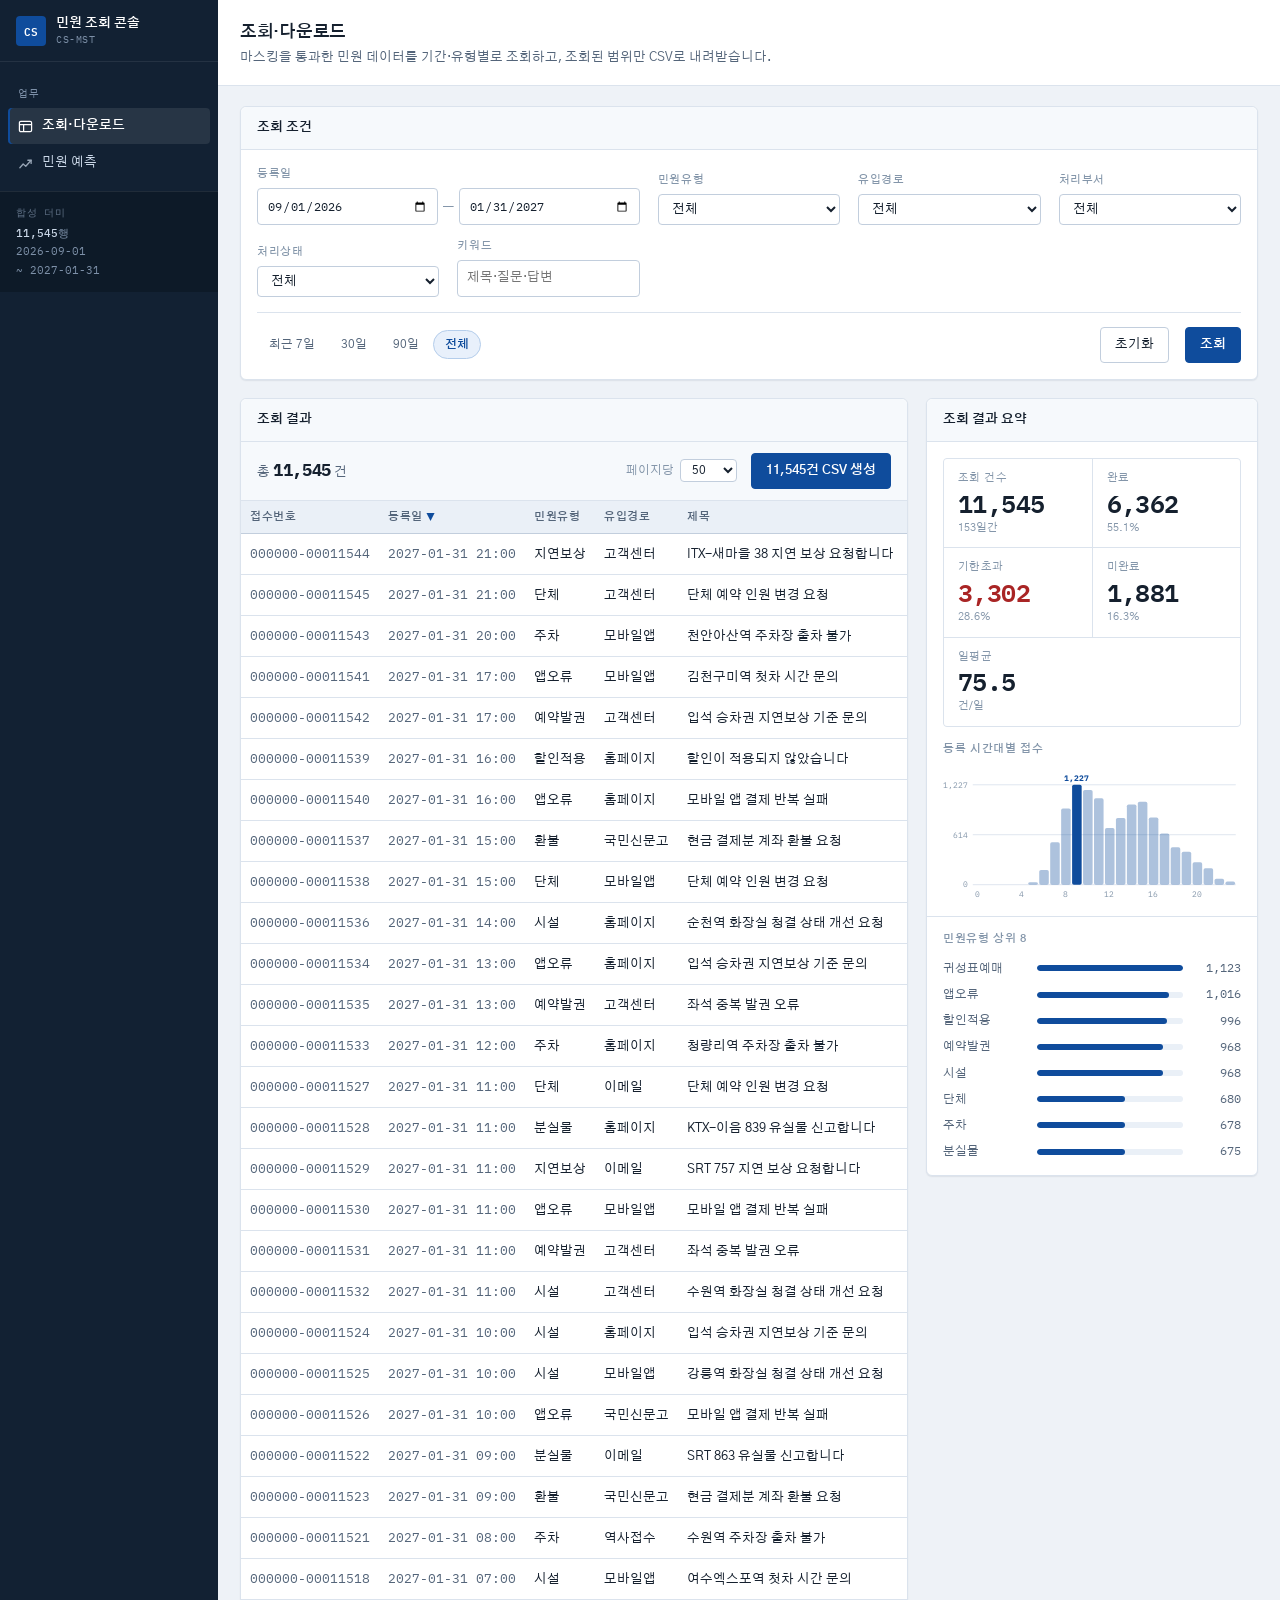
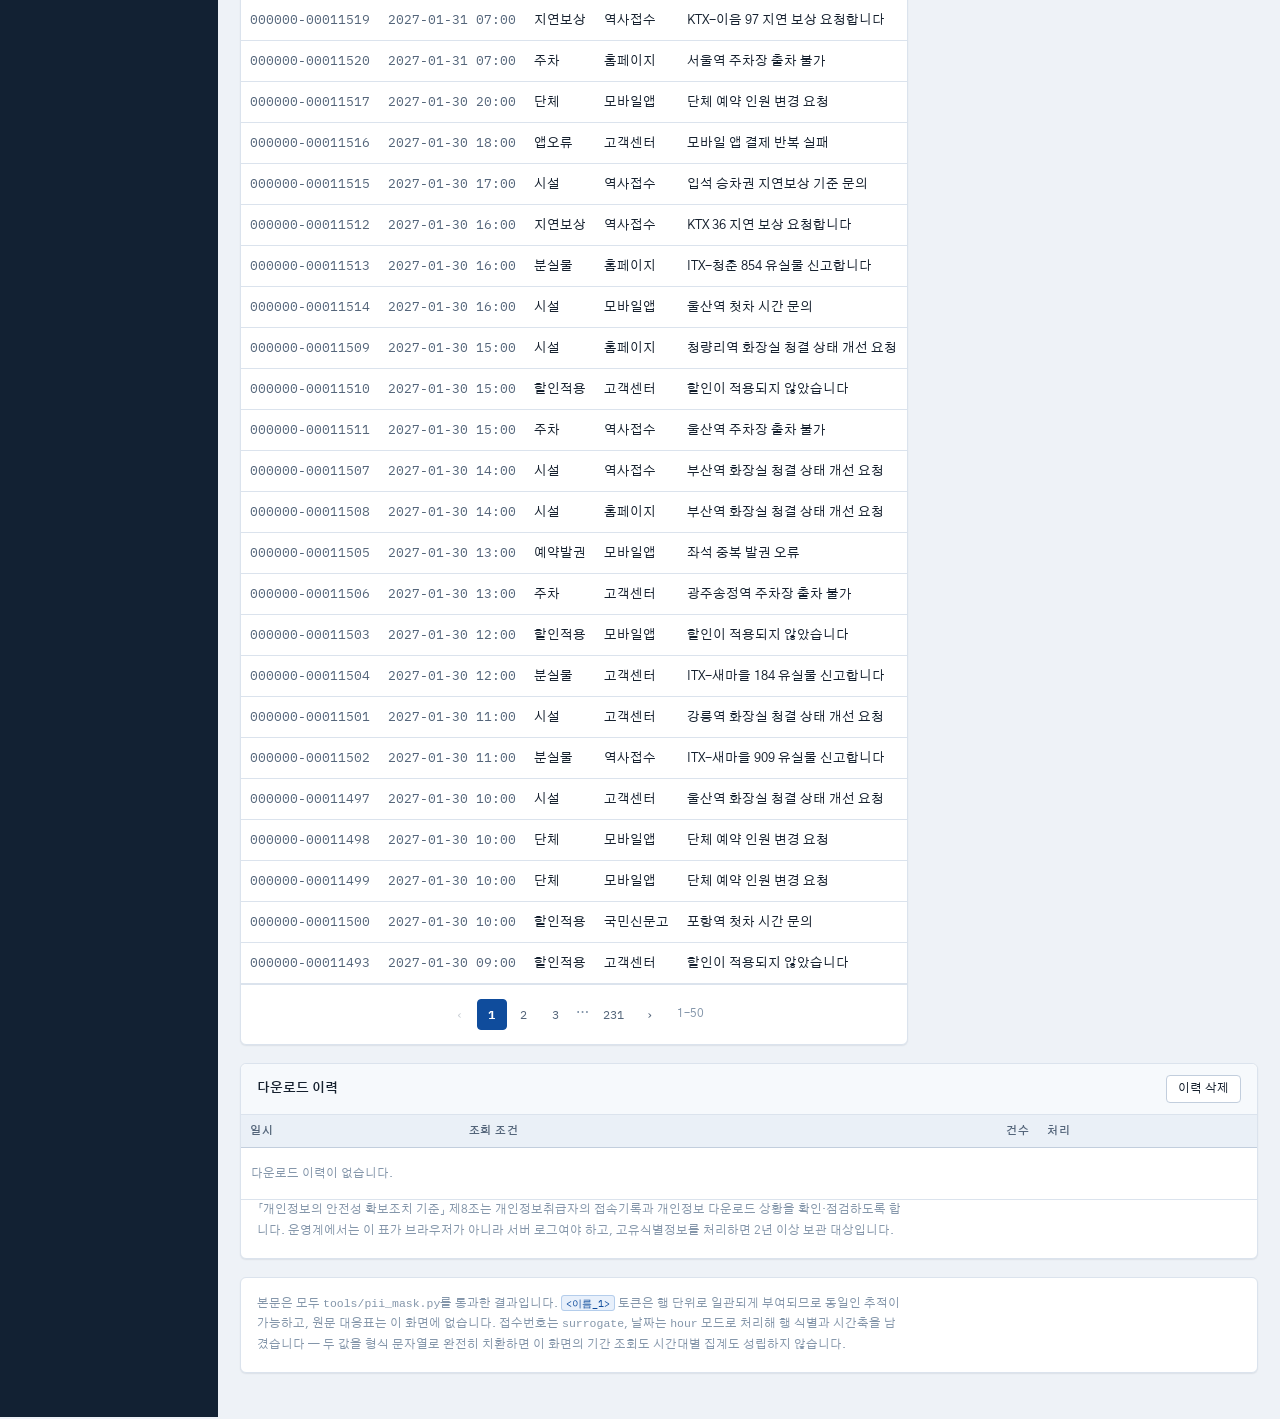
==== index.html @ 0e2bf3de "조회 화면 2단 배치 및 90일 경고 제거" ====
<!doctype html>
<html lang="ko">
<head>
<meta charset="utf-8">
<meta name="viewport" content="width=device-width,initial-scale=1,viewport-fit=cover">
<meta name="description" content="열차 민원 마스킹 데이터 조회·다운로드 및 추석 기반 설 연휴 민원 예측 콘솔">
<meta name="robots" content="noindex">
<style>
/* 정적 호스팅용 기본 리셋 — 아티팩트 환경에서는 플랫폼이 넣어주는 부분 */
:root{color-scheme:light;padding-top:env(safe-area-inset-top,0px);padding-bottom:env(safe-area-inset-bottom,0px)}
body{margin:0}
img{max-width:100%}
/* el.hidden 으로 토글하는 요소가 display:flex/grid 규칙에 덮이지 않게 한다 */
[hidden]{display:none!important}
</style>
<title>민원 조회 콘솔</title>
<meta name="claude:viewport-fit-sides" content="cover">
<link rel="preconnect" href="https://fonts.gstatic.com" crossorigin>
<link rel="stylesheet" href="https://fonts.googleapis.com/css2?family=Gothic+A1:wght@300;400;500;700&family=IBM+Plex+Mono:wght@400;500;600&display=swap">
<link rel="stylesheet" href="assets/console.css">
</head>
<body>
<div class="app">
<aside class="side">
 <div class="side-in">
  <div class="brand">
    <span class="logo">CS</span>
    <span class="bn"><b>민원 조회 콘솔</b><em>CS-MST</em></span>
  </div>
  <nav class="snav">
    <span class="grp">업무</span>
    <a href="index.html" aria-current="page"><svg width="15" height="15" viewBox="0 0 16 16" fill="none" aria-hidden="true"><rect x="1.5" y="2.5" width="13" height="11" rx="1.5" stroke="currentColor" stroke-width="1.3"/><path d="M1.5 6h13M6 6v7.5" stroke="currentColor" stroke-width="1.3"/></svg>조회·다운로드</a>
    <a href="forecast.html"><svg width="15" height="15" viewBox="0 0 16 16" fill="none" aria-hidden="true"><path d="M2 12.5l3.5-4 2.8 2.4L14 4.5" stroke="currentColor" stroke-width="1.4" stroke-linecap="round" stroke-linejoin="round"/><path d="M10.5 4.5H14v3.4" stroke="currentColor" stroke-width="1.4" stroke-linecap="round" stroke-linejoin="round"/></svg>민원 예측</a>
  </nav>
  <div class="side-foot" id="src"><span class="lbl">데이터</span>불러오는 중…</div>
 </div>
</aside>
<main class="main">
  <header class="phead">
    <div>
      <h2>조회·다운로드</h2>
      <p>마스킹을 통과한 민원 데이터를 기간·유형별로 조회하고, 조회된 범위만 CSV로 내려받습니다.</p>
    </div>
    <div class="phead-act" id="phead-act"></div>
  </header>
  <div class="content">
<section class="card">
    <div class="card-hd"><h3>조회 조건</h3></div>
    <div class="card-bd">
    <div class="tools">
      <div class="f wide"><label for="d1">등록일</label>
        <div class="in"><input type="date" id="d1"><span class="tilde">—</span><input type="date" id="d2"></div></div>
      <div class="f"><label for="f-type">민원유형</label>
        <div class="in"><select id="f-type"><option value="">전체</option></select></div></div>
      <div class="f"><label for="f-ch">유입경로</label>
        <div class="in"><select id="f-ch"><option value="">전체</option></select></div></div>
      <div class="f"><label for="f-dept">처리부서</label>
        <div class="in"><select id="f-dept"><option value="">전체</option></select></div></div>
      <div class="f"><label for="f-stat">처리상태</label>
        <div class="in"><select id="f-stat"><option value="">전체</option><option value="done">완료</option>
          <option value="open">미완료</option><option value="over">기한초과</option></select></div></div>
      <div class="f"><label for="f-kw">키워드</label>
        <div class="in"><input type="text" id="f-kw" placeholder="제목·질문·답변" autocomplete="off"></div></div>
    </div>
    <div class="row2">
      <div class="quick" role="group" aria-label="기간 프리셋">
        <button data-days="7">최근 7일</button><button data-days="30">30일</button>
        <button data-days="90">90일</button><button data-days="0">전체</button>
      </div>
      <span class="sp"></span>
      <button class="btn" id="btn-reset">초기화</button>
      <button class="btn btn-go" id="btn-search">조회</button>
    </div>
    </div>
  </section>

  <div class="cols">
    <section class="card">
      <div class="card-hd"><h3>조회 결과</h3></div>
      <div class="resline">
        <span class="c">총 <b id="total">0</b> 건</span>
        <span class="sp"></span>
        <span class="pg"><label for="pgsize">페이지당</label>
          <select id="pgsize"><option>20</option><option selected>50</option><option>100</option></select></span>
        <button class="btn btn-go" id="btn-dl">CSV 생성</button>
      </div>
      <div id="dl-zone"></div>
      <div class="tscroll">
        <table class="grid">
          <thead><tr>
            <th class="so" data-sort="접수번호">접수번호<span class="ar" data-ar="접수번호"></span></th>
            <th class="so" data-sort="등록일">등록일<span class="ar" data-ar="등록일"></span></th>
            <th>민원유형</th><th>유입경로</th><th>제목</th><th>처리부서</th><th>완료유형</th><th>상태</th>
          </tr></thead>
          <tbody id="rows"><tr><td colspan="8" style="padding:0">
            <div class="sk"></div><div class="sk"></div><div class="sk"></div><div class="sk"></div>
          </td></tr></tbody>
        </table>
      </div>
      <div class="pager" id="pager"></div>
    </section>
    <section class="card">
      <div class="card-hd"><h3>조회 결과 요약</h3></div>
      <div class="card-bd" style="padding-bottom:0"><div class="figs" id="figs"></div></div>
      <div class="stackplots">
        <div class="plot"><h3>등록 시간대별 접수</h3><div id="ch-hour"></div></div>
        <div class="plot"><h3>민원유형 상위 8</h3><div class="rank" id="ch-type"></div></div>
      </div>
    </section>
  </div>

  <section class="card">
    <div class="card-hd"><h3>다운로드 이력</h3><span class="sp"></span>
      <button class="btn btn-sm" id="btn-clearhist">이력 삭제</button></div>
    <div class="tscroll"><table class="hist">
      <thead><tr><th>일시</th><th>조회 조건</th><th style="text-align:right">건수</th><th>처리</th></tr></thead>
      <tbody id="hist"></tbody></table></div>
    <div class="card-bd" style="padding-top:0"><p class="hint" style="margin-top:0">「개인정보의 안전성 확보조치 기준」 제8조는 개인정보취급자의 접속기록과 개인정보 다운로드 상황을 확인·점검하도록 합니다. 운영계에서는 이 표가 브라우저가 아니라 서버 로그여야 하고, 고유식별정보를 처리하면 2년 이상 보관 대상입니다.</p></div>
  </section>

  <section class="card"><div class="card-bd"><p class="hint" style="margin:0">
    본문은 모두 <code>tools/pii_mask.py</code>를 통과한 결과입니다. <span class="tok">&lt;이름_1&gt;</span> 토큰은 행 단위로 일관되게 부여되므로 동일인 추적이 가능하고, 원문 대응표는 이 화면에 없습니다.
    접수번호는 <code>surrogate</code>, 날짜는 <code>hour</code> 모드로 처리해 행 식별과 시간축을 남겼습니다 — 두 값을 형식 문자열로 완전히 치환하면 이 화면의 기간 조회도 시간대별 집계도 성립하지 않습니다.
  </p></div></section>
  </div>
</main>
</div>

<div id="dw-host"></div>

<script src="assets/common.js"></script>
<script>
'use strict';
const DL_SYNC_LIMIT = 3000;
let DATA = [], view = [], page = 1, sortKey = "등록일", sortDir = -1;

/* ---------- 필터 ---------- */
function conds(){
  return { d1:$('d1').value, d2:$('d2').value, type:$('f-type').value, ch:$('f-ch').value,
           dept:$('f-dept').value, stat:$('f-stat').value, kw:$('f-kw').value.trim() };
}
function applyFilter(){
  const c = conds(), kw = c.kw.toLowerCase();
  view = DATA.filter(r => {
    const d = day(r['등록일']);
    if (c.d1 && d < c.d1) return false;
    if (c.d2 && d > c.d2) return false;
    if (c.type && r['민원유형'] !== c.type) return false;
    if (c.ch   && r['유입경로'] !== c.ch) return false;
    if (c.dept && r['처리부서'] !== c.dept) return false;
    if (c.stat && status(r)[1] !== c.stat) return false;
    if (kw && !(r['제목'] + r['질문'] + r['답변']).toLowerCase().includes(kw)) return false;
    return true;
  });
  sortView(); page = 1;
}
function sortView(){
  view.sort((a, b) => { const x = a[sortKey] || '', y = b[sortKey] || '';
    return x < y ? -sortDir : x > y ? sortDir : 0; });
}
function condText(){
  const c = conds(), p = [`등록일 ${c.d1 || '전체'}~${c.d2 || '전체'}`];
  if (c.type) p.push('유형=' + c.type);
  if (c.ch) p.push('경로=' + c.ch);
  if (c.dept) p.push('부서=' + c.dept);
  if (c.stat) p.push('상태=' + ({done:'완료',open:'미완료',over:'기한초과'})[c.stat]);
  if (c.kw) p.push(`키워드="${c.kw}"`);
  return p.join(' / ');
}

/* ---------- 렌더 ---------- */
function render(){
  $('total').textContent = nf(view.length);
  renderFigs(); renderRows(); renderPager(); syncArrows();
  $('btn-dl').textContent = view.length ? `${nf(view.length)}건 CSV 생성` : 'CSV 생성';
  $('btn-dl').disabled = !view.length;
}
function renderFigs(){
  const n = view.length;
  const done = view.filter(r => status(r)[1] === 'done').length;
  const over = view.filter(r => status(r)[1] === 'over').length;
  const open = view.filter(r => status(r)[1] === 'open').length;
  const days = new Set(view.map(r => day(r['등록일']))).size;
  $('figs').innerHTML = [
    ['조회 건수', nf(n), days ? `${nf(days)}일간` : '—', ''],
    ['완료', nf(done), n ? (done / n * 100).toFixed(1) + '%' : '—', ''],
    ['기한초과', nf(over), n ? (over / n * 100).toFixed(1) + '%' : '—', 'attn'],
    ['미완료', nf(open), n ? (open / n * 100).toFixed(1) + '%' : '—', ''],
    ['일평균', days ? (n / days).toFixed(1) : '—', '건/일', '']
  ].map(([k, v, s, cls]) =>
    `<div class="fig"><div class="k">${k}</div><div class="v ${cls}">${v}</div><div class="s">${s}</div></div>`).join('');

  const H = new Array(24).fill(0);
  view.forEach(r => { const h = parseInt((r['등록일'] || '').slice(11, 13), 10); if (h >= 0 && h < 24) H[h]++; });
  // 우측 요약 컬럼(약 300px)에 들어가므로 viewBox 를 실제 렌더 폭에 가깝게 잡는다.
  // 680 짜리를 300px 로 줄여 그리면 글자가 절반 크기로 뭉개진다.
  const mx = Math.max(1, ...H), W = 340, Hh = 152, PL = 34, PR = 6, PT = 18, PB = 20;
  const bw = (W - PL - PR) / 24, Y = v => PT + (Hh - PT - PB) * (1 - v / mx);
  let s = `<svg viewBox="0 0 ${W} ${Hh}" role="img" aria-label="등록 시간대별 접수 건수">`;
  [0, Math.round(mx / 2), mx].forEach(t => {
    s += `<line x1="${PL}" x2="${W - PR}" y1="${Y(t).toFixed(1)}" y2="${Y(t).toFixed(1)}" stroke="var(--border)"/>`
      + `<text x="${PL - 5}" y="${(Y(t) + 3.2).toFixed(1)}" text-anchor="end" font-size="9"`
      + ` font-family="var(--mono)" fill="var(--text-3)">${nf(t)}</text>`; });
  H.forEach((v, i) => {
    const h = v > 0 ? Math.max(2, (Hh - PT - PB) * v / mx) : 0, x = PL + i * bw + 0.8;
    if (h > 0) s += `<rect x="${x.toFixed(1)}" y="${(Hh - PB - h).toFixed(1)}" width="${(bw - 1.6).toFixed(1)}"`
      + ` height="${h.toFixed(1)}" rx="2" fill="var(--brand)" opacity="${v === mx ? 1 : .34}">`
      + `<title>${i}시 — ${nf(v)}건</title></rect>`;
    if (i % 4 === 0) s += `<text x="${(x + bw / 2 - 1.5).toFixed(1)}" y="${Hh - 6}" text-anchor="middle"`
      + ` font-size="9" font-family="var(--mono)" fill="var(--text-3)">${i}</text>`;
  });
  const pk = H.indexOf(mx);
  if (mx > 1) s += `<text x="${(PL + pk * bw + bw / 2).toFixed(1)}" y="${(PT - 4).toFixed(1)}" text-anchor="middle"`
    + ` font-size="9.5" font-weight="700" font-family="var(--mono)" fill="var(--brand)">${nf(mx)}</text>`;
  $('ch-hour').innerHTML = s + '</svg>';

  const cnt = {}; view.forEach(r => cnt[r['민원유형']] = (cnt[r['민원유형']] || 0) + 1);
  const top = Object.entries(cnt).sort((a, b) => b[1] - a[1]).slice(0, 8), tm = top.length ? top[0][1] : 1;
  $('ch-type').innerHTML = top.length ? top.map(([k, v]) =>
    `<div class="rk"><span class="nm" title="${esc(k)}">${esc(k)}</span>`
    + `<span class="tr"><i style="width:${(v / tm * 100).toFixed(1)}%"></i></span>`
    + `<span class="ct">${nf(v)}</span></div>`).join('')
    : '<p style="color:var(--text-3);font-size:12px;margin:0">표시할 데이터가 없습니다.</p>';
}
function renderRows(){
  const size = +$('pgsize').value, start = (page - 1) * size, slice = view.slice(start, start + size);
  if (!slice.length){
    $('rows').innerHTML = `<tr><td colspan="8"><div class="none"><b>조회 결과가 없습니다</b>조회 조건을 넓혀 다시 시도해 주세요.</div></td></tr>`;
    return;
  }
  $('rows').innerHTML = slice.map((r, i) => {
    const [lab, cls] = status(r);
    return `<tr tabindex="0" data-i="${start + i}">`
      + `<td class="m">${esc(r['접수번호'])}</td>`
      + `<td class="m">${esc((r['등록일'] || '').slice(0, 16))}</td>`
      + `<td class="nw">${esc(r['민원유형'])}</td><td class="nw">${esc(r['유입경로'])}</td>`
      + `<td class="ti" title="${esc(r['제목'])}">${tokens(r['제목'])}</td>`
      + `<td class="nw">${esc(r['처리부서'])}</td><td class="nw">${esc(r['완료유형'] || '—')}</td>`
      + `<td><span class="st st-${cls}">${lab}</span></td></tr>`;
  }).join('');
}
function renderPager(){
  const size = +$('pgsize').value, last = Math.max(1, Math.ceil(view.length / size));
  if (page > last) page = last;
  const nums = [1];
  for (let p = page - 2; p <= page + 2; p++) if (p > 1 && p < last) nums.push(p);
  if (last > 1) nums.push(last);
  let h = `<button ${page === 1 ? 'disabled' : ''} data-p="${page - 1}" aria-label="이전">‹</button>`, prev = 0;
  for (const p of [...new Set(nums)].sort((a, b) => a - b)){
    if (prev && p - prev > 1) h += `<span style="color:var(--text-3);padding:0 3px">…</span>`;
    h += `<button data-p="${p}" ${p === page ? 'aria-current="page"' : ''}>${p}</button>`; prev = p;
  }
  h += `<button ${page === last ? 'disabled' : ''} data-p="${page + 1}" aria-label="다음">›</button>`
    + `<span class="pi">${nf(view.length ? (page - 1) * size + 1 : 0)}–${nf(Math.min(page * size, view.length))}</span>`;
  $('pager').innerHTML = h;
}
function syncArrows(){
  document.querySelectorAll('[data-ar]').forEach(el => {
    el.textContent = el.dataset.ar === sortKey ? (sortDir === 1 ? '▲' : '▼') : ''; });
}

/* ---------- 상세 ---------- */
function openDrawer(i){
  const r = view[i]; if (!r) return;
  const [lab, cls] = status(r);
  const kv = ['접수번호','등록일','접수일','처리기한','완료일','민원유형','유입경로','고객요구유형',
              '상위완료유형','완료유형','처리부서','처리자']
    .map(k => `<div><div class="k">${k}</div><div class="v${/일$/.test(k) || k === '접수번호' ? ' m' : ''}">${esc(r[k] || '—')}</div></div>`).join('');
  $('dw-host').innerHTML = `<div class="scrim" data-close></div>
    <aside class="dw" role="dialog" aria-modal="true" aria-label="민원 상세">
      <div class="dw-h"><span class="id">${esc(r['접수번호'])}</span>
        <span class="st st-${cls}">${lab}</span>
        <button class="x" data-close aria-label="닫기">✕</button></div>
      <div class="dw-b">
        <div class="kv">${kv}</div>
        <div class="blk"><h4>제목</h4><p>${tokens(r['제목'])}</p></div>
        <div class="blk"><h4>질문</h4><p>${tokens(r['질문'])}</p></div>
        <div class="blk"><h4>답변</h4><p>${tokens(r['답변'] || '—')}</p></div>
      </div></aside>`;
  const f = $('dw-host').querySelector('.x'); if (f) f.focus();
}
const closeDrawer = () => { $('dw-host').innerHTML = ''; };

/* ---------- 다운로드 ---------- */
function fileName(n){
  const c = conds(), z = s => (s || 'all').replace(/-/g, '');
  return `민원_마스킹_${z(c.d1)}-${z(c.d2)}_${n}건.csv`;
}
function dlPanel(csv, name, n, how){
  const bytes = new Blob([csv]).size;
  const head = csv.replace(/^﻿/, '').split('\r\n').slice(0, 4).join('\n');
  $('dl-zone').innerHTML = `<div class="dlbox">
    <div class="h"><span class="fn">${esc(name)}</span>
      <span class="mt">${nf(n)}행 · ${(bytes / 1024).toFixed(0)} KB · UTF-8 BOM</span>
      <span class="sp"></span><span class="mt" id="dl-msg" aria-live="polite"></span>
      <button class="btn btn-sm" id="btn-copy">복사</button>
      <button class="btn btn-sm btn-go" id="btn-save">내려받기</button>
      <button class="x" id="btn-dlx" aria-label="닫기">✕</button></div>
    <pre>${esc(head)}${n > 3 ? '\n…' : ''}</pre></div>`;
  $('btn-dlx').onclick = () => { $('dl-zone').innerHTML = ''; };
  $('btn-copy').onclick = e => copyText(csv, e.target, '복사');
  $('btn-save').onclick = async e => {
    const btn = e.currentTarget, msg = $('dl-msg');
    btn.disabled = true; msg.textContent = '';
    try { msg.textContent = await saveFile(name, csv); }
    catch (err) { msg.textContent = saveError(err); }
    finally { btn.disabled = false; }
  };
  logHist(n, how);
}
function doDownload(){
  const n = view.length; if (!n) return;
  const name = fileName(n), rows = view.slice();
  if (n > DL_SYNC_LIMIT){
    $('dl-zone').innerHTML = `<div class="dlbox">
      <div class="h"><span class="fn">다운로드 요청 접수</span>
        <span class="mt">${nf(n)}건 · 즉시 생성 상한 ${nf(DL_SYNC_LIMIT)}건 초과</span></div>
      <div class="bar-prog"><i id="pg"></i></div>
      <pre>대용량 조회분은 배치로 생성합니다. 운영계라면 완료 시 메일·알림으로 통지합니다.</pre></div>`;
    let p = 0;
    const t = setInterval(() => {
      p += 20; const el = $('pg'); if (el) el.style.width = p + '%';
      if (p >= 100){ clearInterval(t); dlPanel(toCSV(rows, COLS), name, n, '비동기 생성'); }
    }, 130);
    return;
  }
  dlPanel(toCSV(rows, COLS), name, n, '즉시 생성');
}
function logHist(n, how){ pushHist({ c:condText(), n, how }); renderHist(); }
function renderHist(){
  const h = readHist();
  $('hist').innerHTML = h.length ? h.map(x =>
    `<tr><td class="m">${stamp(x.t)}</td><td>${esc(x.c)}</td>`
    + `<td class="m" style="text-align:right">${nf(x.n)}</td><td class="nw">${esc(x.how)}</td></tr>`).join('')
    : `<tr><td colspan="4" style="color:var(--text-3);padding:16px 10px">다운로드 이력이 없습니다.</td></tr>`;
}

/* ---------- 조건 UI ---------- */
function fillSelects(){
  const put = (id, key) => {
    const vals = [...new Set(DATA.map(r => r[key]).filter(Boolean))].sort((a, b) => a.localeCompare(b, 'ko'));
    $(id).insertAdjacentHTML('beforeend', vals.map(v => `<option>${esc(v)}</option>`).join(''));
  };
  put('f-type', '민원유형'); put('f-ch', '유입경로'); put('f-dept', '처리부서');
}
function bounds(){
  const ds = DATA.map(r => day(r['등록일'])).filter(Boolean).sort();
  return [ds[0], ds[ds.length - 1]];
}
function setPreset(days){
  const [lo, hi] = bounds();
  if (!days){ $('d1').value = lo || ''; $('d2').value = hi || ''; }
  else if (hi){
    const end = new Date(hi + 'T00:00:00'), st = new Date(end);
    st.setDate(st.getDate() - (days - 1));
    const iso = d => d.toISOString().slice(0, 10);
    $('d1').value = iso(st) < lo ? lo : iso(st); $('d2').value = hi;
  }
  document.querySelectorAll('.quick button').forEach(c =>
    c.setAttribute('aria-pressed', String(+c.dataset.days === days)));
}

/* ---------- 이벤트 ---------- */
$('btn-search').onclick = () => { applyFilter(); render(); $('dl-zone').innerHTML = ''; };
$('btn-reset').onclick = () => {
  ['f-type','f-ch','f-dept','f-stat'].forEach(i => $(i).value = '');
  $('f-kw').value = ''; setPreset(0); applyFilter(); render(); $('dl-zone').innerHTML = '';
};
$('btn-dl').onclick = doDownload;
$('pgsize').onchange = () => { page = 1; renderRows(); renderPager(); };
$('btn-clearhist').onclick = () => { try { localStorage.removeItem(HK); } catch (e) {} renderHist(); };
$('d1').onchange = $('d2').onchange = () => {
  document.querySelectorAll('.quick button').forEach(c => c.setAttribute('aria-pressed', 'false'));
};
document.querySelectorAll('.quick button').forEach(c =>
  c.onclick = () => { setPreset(+c.dataset.days); applyFilter(); render(); });
document.querySelectorAll('th.so').forEach(th => th.onclick = () => {
  const k = th.dataset.sort;
  if (sortKey === k) sortDir = -sortDir; else { sortKey = k; sortDir = -1; }
  sortView(); page = 1; render();
});
$('pager').addEventListener('click', e => {
  const b = e.target.closest('button[data-p]');
  if (b && !b.disabled){ page = +b.dataset.p; renderRows(); renderPager(); }
});
$('rows').addEventListener('click', e => {
  const tr = e.target.closest('tr[data-i]'); if (tr) openDrawer(+tr.dataset.i);
});
$('rows').addEventListener('keydown', e => {
  if (e.key === 'Enter'){ const tr = e.target.closest('tr[data-i]'); if (tr) openDrawer(+tr.dataset.i); }
});
$('f-kw').addEventListener('keydown', e => { if (e.key === 'Enter') $('btn-search').click(); });
$('dw-host').addEventListener('click', e => { if (e.target.closest('[data-close]')) closeDrawer(); });
document.addEventListener('keydown', e => { if (e.key === 'Escape') closeDrawer(); });

/* ---------- 부트 ---------- */
(async function boot(){
  DATA = await loadCSV('data/masked_seasonal.csv') || [];
  if (DATA.length){
    const r = `${day(DATA[0]['등록일'])} — ${day(DATA[DATA.length - 1]['등록일'])}`;
    $('src').innerHTML = `<span class="lbl">합성 더미</span><b>${nf(DATA.length)}</b>행<br>${esc(day(DATA[0]['등록일']))}<br>~ ${esc(day(DATA[DATA.length - 1]['등록일']))}`;
  } else {
    $('src').innerHTML = '<span class="lbl">데이터</span>불러오지 못했습니다';
  }
  fillSelects(); setPreset(0); renderHist(); applyFilter(); render();
})();
</script>

</body>
</html>
---- assets/console.css ----
/* ─────────────────────────────────────────────────────────────────────
   민원 조회 콘솔 — 사내 업무 시스템 테마

   레이아웃  좌측 고정 내비게이션(짙은 남색, 테마 무관) + 우측 콘텐츠.
             콘텐츠는 '페이지 헤더 → 카드' 구조. 카드는 묶어야 할 때만 쓴다.
   색        레일 블루 하나를 조작 요소와 데이터에만 쓰고,
             상태색(정상·주의·경고)은 따로 둔다. 그 외는 전부 중성색.
   타이포     Gothic A1(UI) + IBM Plex Mono(모든 숫자·식별자).
             숫자는 tabular-nums 로 자릿수를 맞춘다.
   ───────────────────────────────────────────────────────────────────── */

:root{
  /* 캔버스·표면 */
  --canvas:#eef2f7; --surface:#fff; --surface-2:#f6f9fc; --surface-3:#eaf0f7;
  --border:#dbe3ed; --border-2:#c2cedd;
  --shadow:0 1px 2px rgba(18,32,51,.05), 0 1px 1px rgba(18,32,51,.03);
  --shadow-lg:0 12px 32px rgba(18,32,51,.14);
  /* 글자 */
  --text:#15202e; --text-2:#54657a; --text-3:#8496aa;
  /* 브랜드 — 레일 블루 */
  --brand:#0f4c9c; --brand-ink:#fff; --brand-50:#e8f0fb; --brand-line:#b4cdeb;
  /* 상태 */
  --ok:#17663c; --ok-bg:#e7f3ec; --ok-line:#b9ddc8;
  --warn:#9a5810; --warn-bg:#fcf2e3; --warn-line:#ecd3ab;
  --crit:#a92525; --crit-bg:#fbebeb; --crit-line:#eec4c4;
  /* 좌측 내비 — 테마와 무관하게 짙은 남색을 유지한다 */
  --nav-bg:#122133; --nav-bg-2:#0d1a28; --nav-fg:#cbd8e8; --nav-fg-2:#7d90a8;
  --nav-active:rgba(255,255,255,.09); --nav-line:rgba(255,255,255,.08);
  /* 글꼴 */
  --ui:"Gothic A1","Malgun Gothic",-apple-system,system-ui,sans-serif;
  --mono:"IBM Plex Mono","SFMono-Regular",Consolas,monospace;
  --r:6px; --r-sm:4px;
}
@media (prefers-color-scheme:dark){:root:not([data-theme="light"]){
  --canvas:#0b1017; --surface:#141b24; --surface-2:#19212c; --surface-3:#1f2935;
  --border:#263140; --border-2:#374659;
  --shadow:0 1px 2px rgba(0,0,0,.4); --shadow-lg:0 12px 32px rgba(0,0,0,.5);
  --text:#e7eef6; --text-2:#9db0c6; --text-3:#6c7f95;
  --brand:#5b9ce8; --brand-ink:#08182c; --brand-50:#13273d; --brand-line:#2c4a6e;
  --ok:#54bd87; --ok-bg:#122a1e; --ok-line:#1f4a33;
  --warn:#d8a054; --warn-bg:#2a2114; --warn-line:#4a3a1e;
  --crit:#e08484; --crit-bg:#2b1818; --crit-line:#4d2a2a;
  --nav-bg:#0d1620; --nav-bg-2:#09111a; --nav-fg:#c3d2e4; --nav-fg-2:#74879e;
  color-scheme:dark;
}}
:root[data-theme="dark"]{
  --canvas:#0b1017; --surface:#141b24; --surface-2:#19212c; --surface-3:#1f2935;
  --border:#263140; --border-2:#374659;
  --shadow:0 1px 2px rgba(0,0,0,.4); --shadow-lg:0 12px 32px rgba(0,0,0,.5);
  --text:#e7eef6; --text-2:#9db0c6; --text-3:#6c7f95;
  --brand:#5b9ce8; --brand-ink:#08182c; --brand-50:#13273d; --brand-line:#2c4a6e;
  --ok:#54bd87; --ok-bg:#122a1e; --ok-line:#1f4a33;
  --warn:#d8a054; --warn-bg:#2a2114; --warn-line:#4a3a1e;
  --crit:#e08484; --crit-bg:#2b1818; --crit-line:#4d2a2a;
  --nav-bg:#0d1620; --nav-bg-2:#09111a; --nav-fg:#c3d2e4; --nav-fg-2:#74879e;
  color-scheme:dark;
}

*{box-sizing:border-box}
body{background:var(--canvas);color:var(--text);margin:0;font-family:var(--ui);
  font-size:13px;line-height:1.6;-webkit-font-smoothing:antialiased}
h1,h2,h3,h4{margin:0;font-weight:600;text-wrap:balance}
button,input,select{font:inherit;color:inherit}
a{color:var(--brand)}
:focus-visible{outline:2px solid var(--brand);outline-offset:2px;border-radius:var(--r-sm)}
.sp{flex:1;min-width:0}
.num,.m{font-family:var(--mono);font-variant-numeric:tabular-nums}

/* ── 앱 셸 ─────────────────────────────────────────────────────── */
.app{display:grid;grid-template-columns:218px minmax(0,1fr);min-height:100%}
.side{background:var(--nav-bg);z-index:20;padding-left:env(safe-area-inset-left,0px)}
.side-in{display:flex;flex-direction:column;position:sticky;top:env(safe-area-inset-top,0px);
  max-height:calc(100vh - env(safe-area-inset-top,0px));overflow-y:auto}
body::before{content:"";position:fixed;inset:0 0 auto;height:env(safe-area-inset-top,0px);
  z-index:30;background:var(--nav-bg)}
.brand{display:flex;align-items:center;gap:10px;padding:16px 16px 15px;border-bottom:1px solid var(--nav-line)}
.brand .logo{flex:0 0 30px;height:30px;border-radius:var(--r-sm);background:var(--brand);color:#fff;
  display:grid;place-items:center;font-family:var(--mono);font-size:11px;font-weight:600;letter-spacing:.03em}
.brand .bn{min-width:0;display:grid;line-height:1.35}
.brand .bn b{color:#fff;font-size:12.5px;font-weight:600;white-space:nowrap}
.brand .bn em{color:var(--nav-fg-2);font-size:10px;font-style:normal;font-family:var(--mono);letter-spacing:.06em}
.snav{padding:10px 8px;display:grid;gap:1px}
.snav a{display:flex;align-items:center;gap:9px;padding:8px 10px;border-radius:var(--r-sm);
  color:var(--nav-fg);text-decoration:none;font-size:12.5px;transition:background .12s,color .12s}
.snav a svg{flex:0 0 15px;opacity:.72}
.snav a:hover{background:var(--nav-active);color:#fff}
.snav a[aria-current=page]{background:var(--nav-active);color:#fff;font-weight:600;
  box-shadow:inset 2px 0 0 var(--brand)}
.snav a[aria-current=page] svg{opacity:1}
.snav .grp{padding:14px 10px 5px;color:var(--nav-fg-2);font-size:10px;letter-spacing:.09em;text-transform:uppercase}
.side-foot{margin-top:auto;padding:13px 16px;border-top:1px solid var(--nav-line);background:var(--nav-bg-2);
  font-family:var(--mono);font-size:10.5px;line-height:1.75;color:var(--nav-fg-2);word-break:break-all}
.side-foot b{color:var(--nav-fg);font-weight:500}
.side-foot .lbl{display:block;letter-spacing:.07em;text-transform:uppercase;font-size:9.5px;
  color:var(--nav-fg-2);opacity:.75;margin-bottom:2px}

.main{min-width:0;display:flex;flex-direction:column}
.phead{background:var(--surface);border-bottom:1px solid var(--border);
  padding:18px max(22px,env(safe-area-inset-right,0px)) 17px 22px;
  display:flex;align-items:flex-start;gap:18px;flex-wrap:wrap}
.phead h2{font-size:17px;letter-spacing:-.015em}
.phead p{margin:3px 0 0;color:var(--text-2);font-size:12.5px;max-width:78ch}
.phead-act{display:flex;align-items:center;gap:8px;flex-wrap:wrap;margin-left:auto}
.content{padding:20px max(22px,env(safe-area-inset-right,0px)) 44px 22px;display:grid;gap:18px;align-content:start}

@media (max-width:900px){
  .app{grid-template-columns:1fr}
  .side{padding:0 max(16px,env(safe-area-inset-right,0px)) 0 max(16px,env(safe-area-inset-left,0px))}
  .side-in{position:static;max-height:none;flex-direction:row;align-items:center;gap:6px;flex-wrap:wrap;overflow:visible}
  .brand{border-bottom:0;padding:12px 0}
  .snav{display:flex;padding:0;gap:3px;margin-left:auto}
  .snav .grp{display:none}
  .side-foot{display:none}
  .phead{padding-left:max(16px,env(safe-area-inset-left,0px));padding-right:max(16px,env(safe-area-inset-right,0px))}
  .content{padding-left:max(16px,env(safe-area-inset-left,0px));padding-right:max(16px,env(safe-area-inset-right,0px))}
}

/* ── 카드 ──────────────────────────────────────────────────────── */
.card{background:var(--surface);border:1px solid var(--border);border-radius:var(--r);
  box-shadow:var(--shadow);min-width:0}
.card-hd{display:flex;align-items:center;gap:12px;flex-wrap:wrap;padding:11px 16px;
  border-bottom:1px solid var(--border);background:var(--surface-2);
  border-radius:var(--r) var(--r) 0 0}
.card-hd h3{font-size:12.5px;font-weight:600}
.card-hd .sub{font-size:11px;color:var(--text-3);font-family:var(--mono)}
.card-bd{padding:16px}
.card-bd.flush{padding:0}
.card-split{display:grid;grid-template-columns:1.55fr minmax(0,1fr);gap:0}
.card-split>*{min-width:0;padding:16px}
.card-split>*+*{border-left:1px solid var(--border)}
@media (max-width:1040px){.card-split{grid-template-columns:1fr}
  .card-split>*+*{border-left:0;border-top:1px solid var(--border)}}

/* ── 버튼·입력 ─────────────────────────────────────────────────── */
.btn{background:var(--surface);border:1px solid var(--border-2);border-radius:var(--r-sm);
  padding:7px 14px;cursor:pointer;font-size:12.5px;white-space:nowrap;
  transition:border-color .12s,background .12s,color .12s}
.btn:hover{border-color:var(--brand);color:var(--brand)}
.btn-go{background:var(--brand);border-color:var(--brand);color:var(--brand-ink);font-weight:600}
.btn-go:hover{background:var(--brand);border-color:var(--brand);color:var(--brand-ink);filter:brightness(1.12)}
.btn-sm{padding:4px 11px;font-size:11.5px}
.btn:disabled{opacity:.42;cursor:not-allowed}
.btn:disabled:hover{border-color:var(--border-2);color:inherit}
input[type=date],input[type=text],select{width:100%;min-width:0;background:var(--surface);color:var(--text);
  border:1px solid var(--border-2);border-radius:var(--r-sm);padding:7px 9px;transition:border-color .12s,box-shadow .12s}
input:hover,select:hover{border-color:var(--text-3)}
input:focus,select:focus{border-color:var(--brand);box-shadow:0 0 0 3px var(--brand-50);outline:none}
input[type=date]{font-family:var(--mono);font-size:12px;min-width:118px}

/* ── 조회 조건 ─────────────────────────────────────────────────── */
.tools{display:grid;grid-template-columns:repeat(auto-fit,minmax(178px,1fr));gap:13px 18px;align-items:end}
.f{display:grid;gap:5px;min-width:0}
.f.wide{grid-column:span 2}
@media (max-width:620px){.f.wide{grid-column:span 1}}
.f>label{font-size:10.5px;color:var(--text-3);letter-spacing:.06em;text-transform:uppercase;font-weight:500}
.f .in{display:flex;gap:5px;align-items:center;min-width:0}
.tilde{color:var(--text-3);flex:0 0 auto;font-size:11px}
.row2{display:flex;align-items:center;gap:16px;flex-wrap:wrap;margin-top:15px;padding-top:14px;
  border-top:1px solid var(--border)}
.quick{display:flex;gap:2px;flex-wrap:wrap}
.quick button{background:none;border:1px solid transparent;padding:4px 11px;border-radius:999px;cursor:pointer;
  font-size:12px;color:var(--text-2)}
.quick button:hover{background:var(--surface-3);color:var(--text)}
.quick button[aria-pressed=true]{background:var(--brand-50);border-color:var(--brand-line);
  color:var(--brand);font-weight:600}

/* ── 지표 타일 ─────────────────────────────────────────────────── */
.figs{display:grid;grid-template-columns:repeat(auto-fit,minmax(138px,1fr));gap:1px;background:var(--border);
  border:1px solid var(--border);border-radius:var(--r-sm);overflow:hidden}
.fig{background:var(--surface);padding:11px 14px;min-width:0}
.fig .k{font-size:10.5px;color:var(--text-3);letter-spacing:.04em;white-space:nowrap;overflow:hidden;
  text-overflow:ellipsis}
.fig .v{font-family:var(--mono);font-size:25px;font-weight:600;letter-spacing:-.025em;
  font-variant-numeric:tabular-nums;line-height:1.28}
.fig .s{font-size:11px;color:var(--text-3);font-variant-numeric:tabular-nums}
.fig .v.attn{color:var(--crit)}
.fig .v.acc{color:var(--brand)}

/* ── 차트 ──────────────────────────────────────────────────────── */
.plot{min-width:0}
.plot h3{font-size:10.5px;color:var(--text-3);letter-spacing:.06em;text-transform:uppercase;
  font-weight:600;margin-bottom:11px}
.plot svg,.mini svg{display:block;width:100%;height:auto;max-width:100%;overflow:visible}
.plots{display:grid;grid-template-columns:1.5fr minmax(0,1fr);gap:0}
.plots>*{min-width:0;padding:16px}
.plots>*+*{border-left:1px solid var(--border)}
@media (max-width:900px){.plots{grid-template-columns:1fr}
  .plots>*+*{border-left:0;border-top:1px solid var(--border)}}
.legend{display:flex;gap:15px;flex-wrap:wrap;font-size:11px;color:var(--text-2);margin-bottom:10px}
.legend span{display:flex;align-items:center;gap:6px}
.legend i{width:18px;flex:0 0 18px;height:0;border-top-width:2px;display:inline-block}
.legend i.a{border-top-style:dashed;border-top-color:var(--text-3)}
.legend i.b{border-top-style:solid;border-top-color:var(--brand)}
.legend i.c{height:8px;border:1px solid var(--brand-line);background:var(--brand-50);border-radius:2px}
.rank{display:grid;gap:7px}
.rk{display:grid;grid-template-columns:84px minmax(0,1fr) 48px;gap:10px;align-items:center;font-size:12px}
.rk .nm{color:var(--text-2);overflow:hidden;text-overflow:ellipsis;white-space:nowrap}
.rk .tr{height:6px;background:var(--surface-3);border-radius:3px;overflow:hidden}
.rk .tr i{display:block;height:100%;background:var(--brand);border-radius:3px}
.rk .ct{font-family:var(--mono);text-align:right;font-variant-numeric:tabular-nums;color:var(--text-2);font-size:11.5px}

/* ── 표 ────────────────────────────────────────────────────────── */
.tscroll{overflow-x:auto}
table.grid,table.hist,table.daily{border-collapse:collapse;width:100%}
table.grid{min-width:720px}
table.hist{min-width:600px}
table.daily{min-width:600px}
.grid thead th,.hist th,.daily th{position:sticky;top:0;z-index:5;background:var(--surface-3);
  padding:8px 9px;text-align:left;font-size:10.5px;font-weight:600;color:var(--text-2);
  letter-spacing:.05em;text-transform:uppercase;white-space:nowrap;
  box-shadow:inset 0 -1px 0 var(--border-2)}
.hist th,.daily th{position:static}
.grid thead th.so{cursor:pointer;user-select:none}
.grid thead th.so:hover{color:var(--brand)}
.grid thead th .ar{color:var(--brand);font-size:9px;margin-left:3px}
.grid tbody td,.hist td,.daily td{padding:9px 9px;border-bottom:1px solid var(--border);
  vertical-align:baseline;font-size:12.5px}
.hist td,.daily td{font-size:12px}
.grid tbody tr{cursor:pointer}
.grid tbody tr:hover td{background:var(--brand-50)}
td.m{font-family:var(--mono);font-size:11.5px;white-space:nowrap;font-variant-numeric:tabular-nums;color:var(--text-2)}
td.ti{max-width:230px;min-width:140px;overflow:hidden;text-overflow:ellipsis;white-space:nowrap}
td.nw{white-space:nowrap}
.daily .n,.hist .n{font-family:var(--mono);text-align:right;font-variant-numeric:tabular-nums;white-space:nowrap}
.daily .wk{color:var(--text-3)}
.daily tr.hol td{background:var(--brand-50)}
.daily tr.peak td{font-weight:700}
.daily tr.peak td:first-child::after{content:"피크";margin-left:7px;padding:1px 6px;border-radius:999px;
  font-size:9.5px;font-weight:600;background:var(--crit-bg);color:var(--crit);border:1px solid var(--crit-line)}
.spark{display:inline-block;width:58px;height:7px;background:var(--surface-3);border-radius:2px;
  overflow:hidden;vertical-align:middle}
.spark i{display:block;height:100%;background:var(--brand);border-radius:2px}
.none{padding:56px 16px;text-align:center;color:var(--text-3)}
.none b{display:block;color:var(--text-2);font-size:14px;font-weight:600;margin-bottom:5px}

/* 상태 — 색은 주의가 필요한 것에만 */
.st{font-size:11.5px;white-space:nowrap}
.st-done{color:var(--text-3)}
.st-over{color:var(--crit);font-weight:600}
.st-open{color:var(--text-2)}
.st-open::before,.st-over::before{content:"";display:inline-block;width:5px;height:5px;border-radius:50%;
  margin-right:6px;vertical-align:middle;background:currentColor}
.st-open::before{background:none;border:1.5px solid var(--text-3)}

/* ── 결과 바 / 페이저 ──────────────────────────────────────────── */
.resline{display:flex;align-items:center;gap:14px;flex-wrap:wrap;padding:11px 16px;
  border-bottom:1px solid var(--border);background:var(--surface-2)}
.resline .c{font-size:12.5px;color:var(--text-2)}
.resline .c b{font-family:var(--mono);font-size:17px;font-weight:700;color:var(--text);letter-spacing:-.02em;
  font-variant-numeric:tabular-nums}
.resline .pg{display:flex;align-items:center;gap:6px;font-size:11.5px;color:var(--text-3)}
.resline .pg select{width:auto;padding:4px 7px;font-size:11.5px}
.pager{display:flex;justify-content:center;align-items:center;gap:2px;padding:14px 8px;flex-wrap:wrap;
  border-top:1px solid var(--border)}
.pager button{background:none;border:1px solid transparent;border-radius:var(--r-sm);min-width:30px;
  padding:5px 8px;cursor:pointer;font-family:var(--mono);font-size:12px;color:var(--text-2)}
.pager button:hover:not(:disabled){background:var(--surface-3);color:var(--text)}
.pager button[aria-current=page]{background:var(--brand);border-color:var(--brand);color:var(--brand-ink);font-weight:700}
.pager button:disabled{opacity:.3;cursor:not-allowed}
.pager .pi{margin-left:10px;font-size:11.5px;color:var(--text-3);font-variant-numeric:tabular-nums}

/* ── 다운로드 출력 ─────────────────────────────────────────────── */
.dlbox{margin:0;border-bottom:1px solid var(--border);background:var(--surface-2)}
.dlbox .h{display:flex;gap:12px;align-items:center;flex-wrap:wrap;padding:11px 16px}
.dlbox .fn{font-family:var(--mono);font-size:12px;font-weight:600;word-break:break-all}
.dlbox .mt{font-family:var(--mono);font-size:10.5px;color:var(--text-3)}
.dlbox pre{margin:0;padding:12px 16px;overflow-x:auto;font-family:var(--mono);font-size:10.5px;
  line-height:1.8;color:var(--text-3);max-height:170px;background:var(--surface-3);
  border-top:1px solid var(--border)}
.bar-prog{height:3px;background:var(--surface-3)}
.bar-prog i{display:block;height:100%;width:0;background:var(--brand);transition:width .16s linear}
.x{background:none;border:0;border-radius:var(--r-sm);width:24px;height:24px;cursor:pointer;
  color:var(--text-3);line-height:1}
.x:hover{background:var(--surface-3);color:var(--text)}
.hint{font-size:11.5px;color:var(--text-3);margin:13px 0 0;max-width:92ch;line-height:1.8}
.hint b{color:var(--text-2);font-weight:600}

/* ── 상세 드로어 ───────────────────────────────────────────────── */
.dw{position:fixed;top:0;right:0;bottom:0;width:min(580px,100%);background:var(--surface);z-index:40;
  display:flex;flex-direction:column;box-shadow:var(--shadow-lg);border-left:1px solid var(--border-2);
  padding-top:env(safe-area-inset-top,0px);padding-bottom:env(safe-area-inset-bottom,0px);
  padding-right:env(safe-area-inset-right,0px)}
.dw-h{display:flex;align-items:center;gap:12px;padding:14px 20px;border-bottom:1px solid var(--border);
  background:var(--surface-2)}
.dw-h .id{font-family:var(--mono);font-size:12.5px;font-weight:600;flex:1;min-width:0}
.dw-b{overflow-y:auto;padding:20px;display:grid;gap:20px}
.kv{display:grid;grid-template-columns:repeat(auto-fit,minmax(152px,1fr));gap:1px;background:var(--border);
  border:1px solid var(--border);border-radius:var(--r-sm);overflow:hidden}
.kv>div{background:var(--surface);padding:8px 11px}
.kv .k{font-size:10.5px;color:var(--text-3);letter-spacing:.04em}
.kv .v{font-size:12.5px;word-break:break-word}
.kv .v.m{font-family:var(--mono);font-size:11.5px}
.blk h4{font-size:10.5px;letter-spacing:.06em;text-transform:uppercase;color:var(--text-3);
  font-weight:600;margin-bottom:8px}
.blk p{margin:0;padding:11px 13px;background:var(--surface-2);border:1px solid var(--border);
  border-radius:var(--r-sm);white-space:pre-wrap;word-break:break-word;line-height:1.85;
  max-width:62ch;font-size:12.5px}
.tok{font-family:var(--mono);font-size:.9em;color:var(--brand);background:var(--brand-50);
  padding:0 4px;border-radius:3px;border:1px solid var(--brand-line)}
.scrim{position:fixed;inset:0;background:rgba(10,18,28,.42);z-index:35;backdrop-filter:blur(2px)}

/* ── 예측 페이지 ───────────────────────────────────────────────── */
.pick{display:flex;gap:20px;align-items:flex-end;flex-wrap:wrap}
.pick input[type=date]{min-width:172px;font-size:14px;padding:8px 10px}
.jump{display:flex;gap:4px;flex-wrap:wrap}
.lede{max-width:88ch;font-size:12.5px;color:var(--text-2);line-height:1.85;margin:0}
.lede b{color:var(--text);font-weight:600}
.kind{display:inline-flex;align-items:center;gap:6px;padding:3px 11px;border-radius:999px;font-size:11.5px;
  font-weight:600;white-space:nowrap;border:1px solid transparent}
.kind-plain{background:var(--surface-3);color:var(--text-2);border-color:var(--border-2)}
.kind-week{background:var(--surface-3);color:var(--text-3);border-color:var(--border-2)}
.kind-holi{background:var(--warn-bg);color:var(--warn);border-color:var(--warn-line)}
.kind-fest{background:var(--brand-50);color:var(--brand);border-color:var(--brand-line)}
.hero{display:grid;grid-template-columns:auto minmax(0,1fr);gap:26px;align-items:end}
@media (max-width:680px){.hero{grid-template-columns:1fr;gap:16px}}
.hero .big{font-family:var(--mono);font-size:44px;font-weight:700;letter-spacing:-.035em;line-height:1;
  font-variant-numeric:tabular-nums;color:var(--brand)}
.hero .big-k{font-size:10.5px;color:var(--text-3);letter-spacing:.06em;text-transform:uppercase;
  font-weight:600;margin-bottom:8px}
.hero .big-s{font-size:12px;color:var(--text-2);margin-top:8px}
.hero .big-s b{color:var(--crit);font-weight:700}
.decomp{width:100%;min-width:0;border-collapse:collapse;font-size:12.5px}
.decomp td{padding:8px 0;border-bottom:1px solid var(--border)}
.decomp td:first-child{color:var(--text-2)}
.decomp td.op{width:30px;text-align:center;color:var(--text-3);font-family:var(--mono);font-size:11px}
.decomp td:last-child{font-family:var(--mono);text-align:right;font-variant-numeric:tabular-nums;white-space:nowrap}
.decomp tr.off td{color:var(--text-3)}
.decomp tr.res td{border-bottom:0;border-top:2px solid var(--border-2);font-weight:700;padding-top:10px}
.decomp tr.res td:last-child{color:var(--brand);font-size:15px}
.decomp .why{display:block;font-size:11px;color:var(--text-3);font-weight:400;margin-top:2px}
.basis h4{font-size:10.5px;color:var(--text-3);letter-spacing:.06em;text-transform:uppercase;
  font-weight:600;margin-bottom:11px}
.basis table{width:100%;border-collapse:collapse;font-size:12.5px}
.basis td{padding:6px 0;border-bottom:1px solid var(--border)}
.basis td:first-child{color:var(--text-2)}
.basis td:last-child{font-family:var(--mono);text-align:right;font-variant-numeric:tabular-nums;white-space:nowrap}
.basis tr.eq td{border-bottom:0;border-top:2px solid var(--border-2);font-weight:700;padding-top:9px}
.basis tr.eq td:last-child{color:var(--brand)}
.basis p{margin:12px 0 0;font-size:11.5px;color:var(--text-3);line-height:1.8}
.tag{display:inline-block;padding:1px 7px;border-radius:999px;font-size:10px;letter-spacing:.02em;
  background:var(--brand-50);color:var(--brand);border:1px solid var(--brand-line);white-space:nowrap}
.flag{display:flex;gap:11px;align-items:flex-start;padding:13px 16px;border-radius:var(--r-sm);
  background:var(--crit-bg);border:1px solid var(--crit-line);color:var(--crit);font-size:12.5px;line-height:1.75}
.flag b{font-weight:700}
.flag .dot{flex:0 0 7px;width:7px;height:7px;border-radius:50%;background:var(--crit);margin-top:7px}
.notes{margin:0;padding:0 0 0 18px;font-size:11.5px;color:var(--text-2);line-height:1.85}
.notes li{margin:0;padding-left:3px}
.notes li::marker{color:var(--text-3)}
.meth{margin:12px 0 0;font-size:11px;color:var(--text-3);font-family:var(--mono);line-height:1.7}
.empty-note{padding:40px 0;color:var(--text-3);font-size:13px}
.fc-wrap{display:grid;grid-template-columns:1.55fr minmax(0,1fr);gap:0}
.fc-wrap>*{min-width:0;padding:16px}
.fc-wrap>*+*{border-left:1px solid var(--border)}
@media (max-width:1040px){.fc-wrap{grid-template-columns:1fr}
  .fc-wrap>*+*{border-left:0;border-top:1px solid var(--border)}}

/* ── 로딩 ──────────────────────────────────────────────────────── */
.sk{height:36px;border-bottom:1px solid var(--border);
  background:linear-gradient(90deg,var(--surface-2),var(--surface-3),var(--surface-2));
  background-size:200% 100%;animation:sh 1.4s linear infinite}
@keyframes sh{to{background-position:-200% 0}}
@media (prefers-reduced-motion:reduce){*{animation-duration:.01ms!important;transition-duration:.01ms!important}}

/* ── 2단 배치: 좌측 조회 결과 / 우측 요약 ────────────────────────
   표가 넓으므로 우측 요약 폭을 고정하고 좌측이 남는 폭을 전부 갖는다.
   좁은 화면에서는 결과 → 요약 순으로 쌓인다. */
.cols{display:grid;grid-template-columns:minmax(0,1fr) 332px;gap:18px;align-items:start}
@media (max-width:1140px){.cols{grid-template-columns:1fr}}
.cols>.card{min-width:0}
/* 우측 요약 컬럼은 차트를 세로로 쌓는다 */
.stackplots{display:grid}
.stackplots>*{min-width:0;padding:14px 16px}
.stackplots>*+*{border-top:1px solid var(--border)}
/* 우측 요약의 지표 타일은 2열 고정. 홀수 개일 때 마지막 타일이 빈칸을 남기지 않게 한다 */
.cols>.card .figs{grid-template-columns:repeat(2,minmax(0,1fr))}
.cols>.card .figs .fig:last-child{grid-column:1/-1}
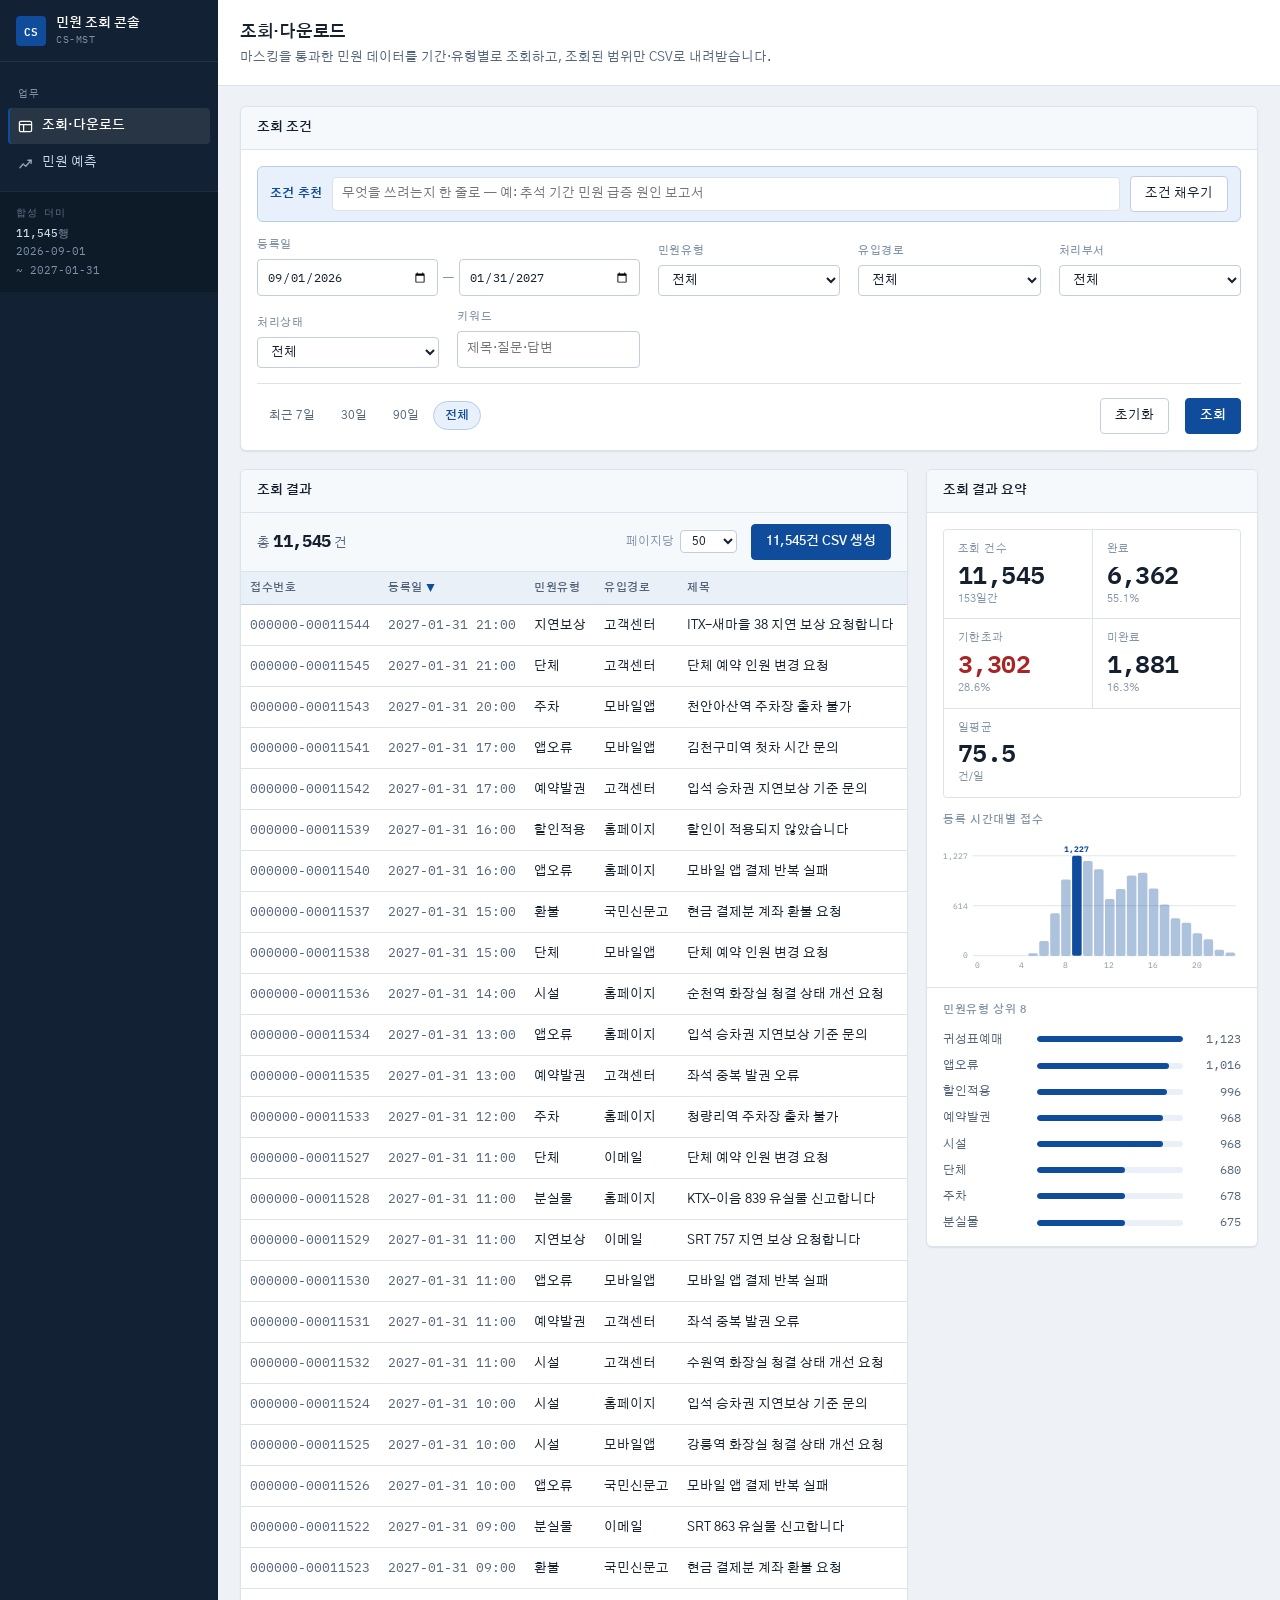
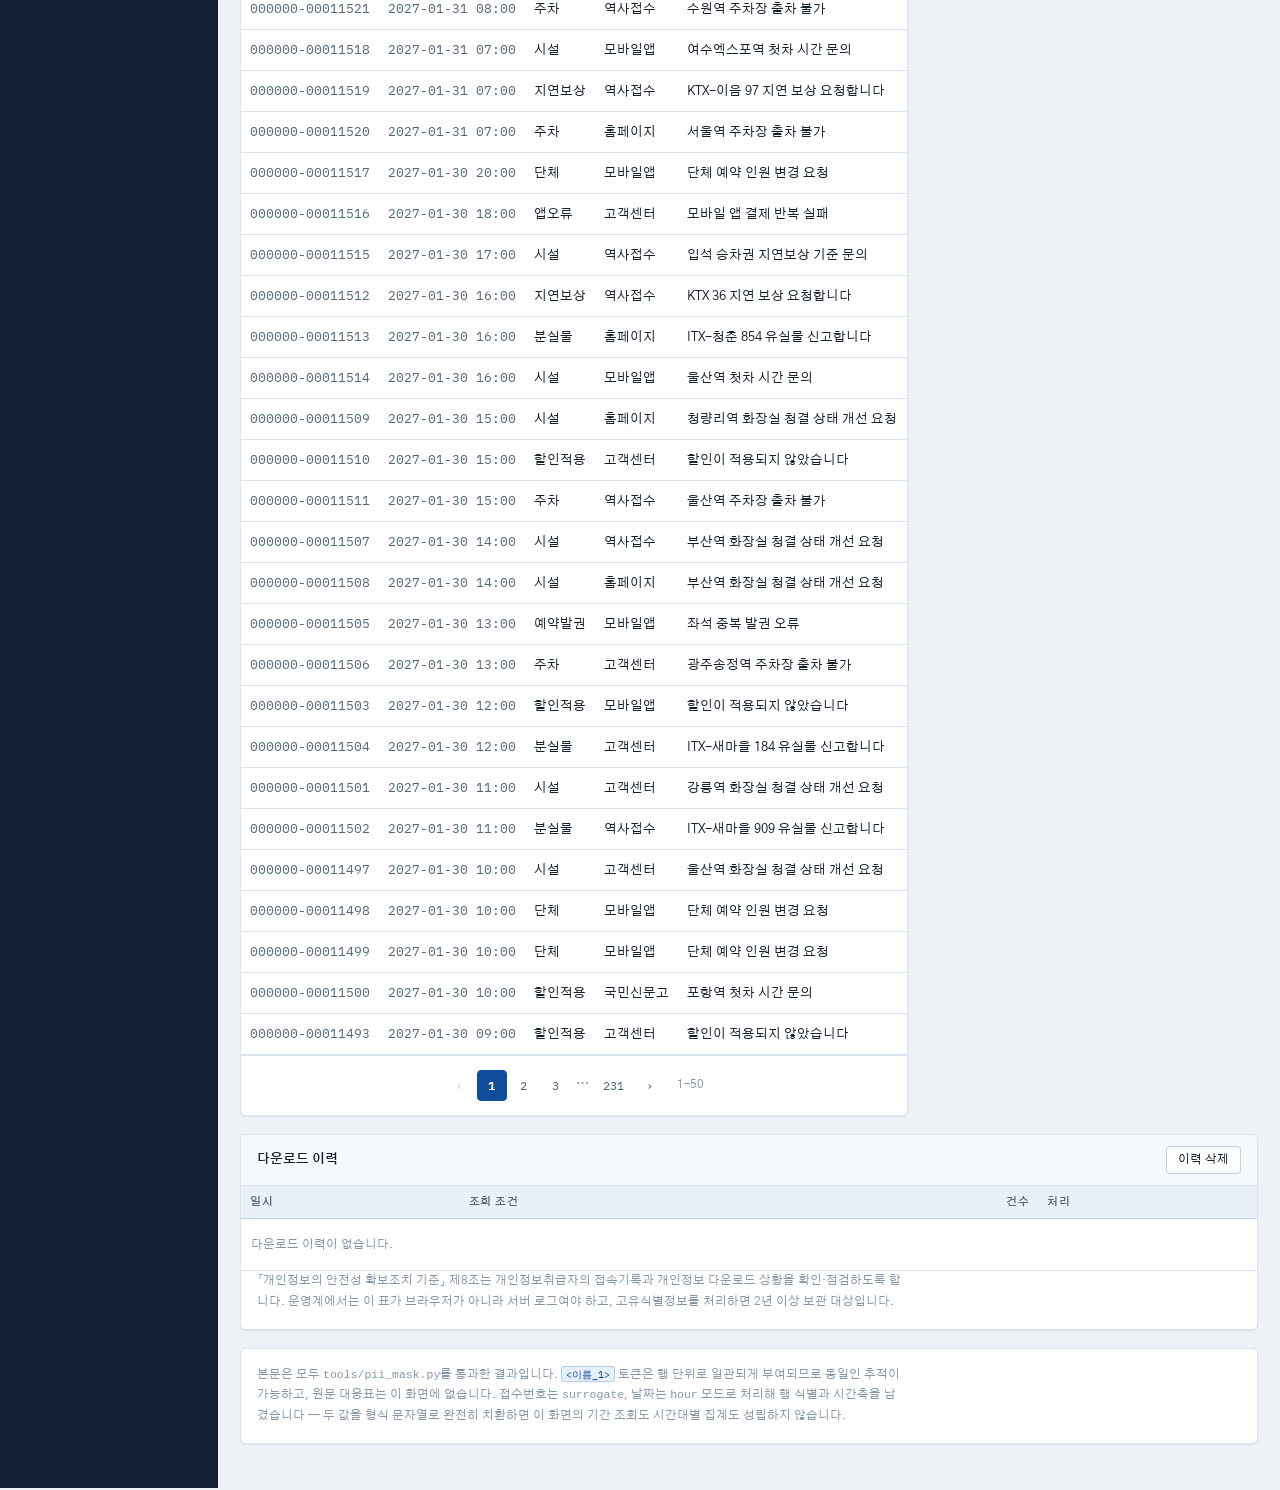
==== commit 75b32343: "조회 조건 추천 - 규칙 기반, 키 없이 브라우저에서 동작" ====
--- a/index.html
+++ b/index.html
@@ -47,6 +47,13 @@
 <section class="card">
     <div class="card-hd"><h3>조회 조건</h3></div>
     <div class="card-bd">
+    <div class="sgbar">
+      <label for="sg-goal">조건 추천</label>
+      <input type="text" id="sg-goal" autocomplete="off"
+             placeholder="무엇을 쓰려는지 한 줄로 — 예: 추석 기간 민원 급증 원인 보고서">
+      <button class="btn" id="sg-go">조건 채우기</button>
+    </div>
+    <div class="sgmsg" id="sg-msg" aria-live="polite" hidden></div>
     <div class="tools">
       <div class="f wide"><label for="d1">등록일</label>
         <div class="in"><input type="date" id="d1"><span class="tilde">—</span><input type="date" id="d2"></div></div>
@@ -129,6 +136,7 @@
 <div id="dw-host"></div>
 
 <script src="assets/common.js"></script>
+<script src="assets/suggest.js"></script>
 <script>
 'use strict';
 const DL_SYNC_LIMIT = 3000;
@@ -360,11 +368,41 @@
     c.setAttribute('aria-pressed', String(+c.dataset.days === days)));
 }
 
+/* ---------- 조건 추천 ---------- */
+/* 추천은 조건만 만든다. 데이터를 거르는 것은 기존 applyFilter 그대로다 —
+   추천을 거쳐도 조회 경로가 달라지지 않아야 결과를 믿을 수 있다. */
+function runSuggest(){
+  const box = $('sg-msg');
+  let r;
+  try {
+    r = sgSuggest($('sg-goal').value, DATA);
+  } catch (e){
+    box.hidden = false;
+    box.innerHTML = `<span class="er">${esc(e.message)}</span>`;
+    return;
+  }
+  $('d1').value = r.from; $('d2').value = r.to;
+  $('f-type').value = r.type || ''; $('f-dept').value = r.dept || '';
+  $('f-ch').value = r.ch || ''; $('f-stat').value = r.stat || '';
+  $('f-kw').value = r.q || '';
+  document.querySelectorAll('.quick button').forEach(c => c.setAttribute('aria-pressed', 'false'));
+
+  applyFilter(); render(); $('dl-zone').innerHTML = '';
+
+  const notes = r.notes.map(n => `<span class="nt">· ${esc(n)}</span>`).join('');
+  box.hidden = false;
+  box.innerHTML = `<b>${esc(condText())}</b> &rarr; <b>${nf(view.length)}건</b>`
+                + (r.reason ? ` · ${esc(r.reason)}` : '') + notes;
+}
+$('sg-go').onclick = runSuggest;
+$('sg-goal').addEventListener('keydown', e => { if (e.key === 'Enter') runSuggest(); });
+
 /* ---------- 이벤트 ---------- */
 $('btn-search').onclick = () => { applyFilter(); render(); $('dl-zone').innerHTML = ''; };
 $('btn-reset').onclick = () => {
   ['f-type','f-ch','f-dept','f-stat'].forEach(i => $(i).value = '');
   $('f-kw').value = ''; setPreset(0); applyFilter(); render(); $('dl-zone').innerHTML = '';
+  $('sg-goal').value = ''; $('sg-msg').hidden = true;
 };
 $('btn-dl').onclick = doDownload;
 $('pgsize').onchange = () => { page = 1; renderRows(); renderPager(); };
--- a/assets/console.css
+++ b/assets/console.css
@@ -374,3 +374,20 @@
 /* 우측 요약의 지표 타일은 2열 고정. 홀수 개일 때 마지막 타일이 빈칸을 남기지 않게 한다 */
 .cols>.card .figs{grid-template-columns:repeat(2,minmax(0,1fr))}
 .cols>.card .figs .fig:last-child{grid-column:1/-1}
+
+/* ── 조건 추천 ──────────────────────────────────────────────────────── */
+.sgbar{display:flex;align-items:center;gap:10px;flex-wrap:wrap;
+  background:var(--brand-50);border:1px solid var(--brand-line);
+  border-radius:var(--r);padding:9px 12px;margin:0 0 15px}
+.sgbar label{font-size:11.5px;font-weight:700;color:var(--brand);
+  letter-spacing:.02em;white-space:nowrap}
+.sgbar input{flex:1 1 280px;min-width:0;font:inherit;font-size:12.5px;color:var(--text);
+  background:var(--surface);border:1px solid var(--border);border-radius:var(--r-sm);
+  padding:6px 9px}
+.sgbar input:focus-visible{outline:2px solid var(--brand);outline-offset:1px;border-color:var(--brand)}
+.sgbar .btn{white-space:nowrap}
+.sgmsg{font-size:11.5px;line-height:1.75;color:var(--text-2);word-break:keep-all;
+  margin:-7px 0 15px;padding:0 2px;max-width:92ch}
+.sgmsg b{color:var(--text);font-weight:600}
+.sgmsg .nt{display:block;color:var(--text-3)}
+.sgmsg .er{color:var(--crit)}
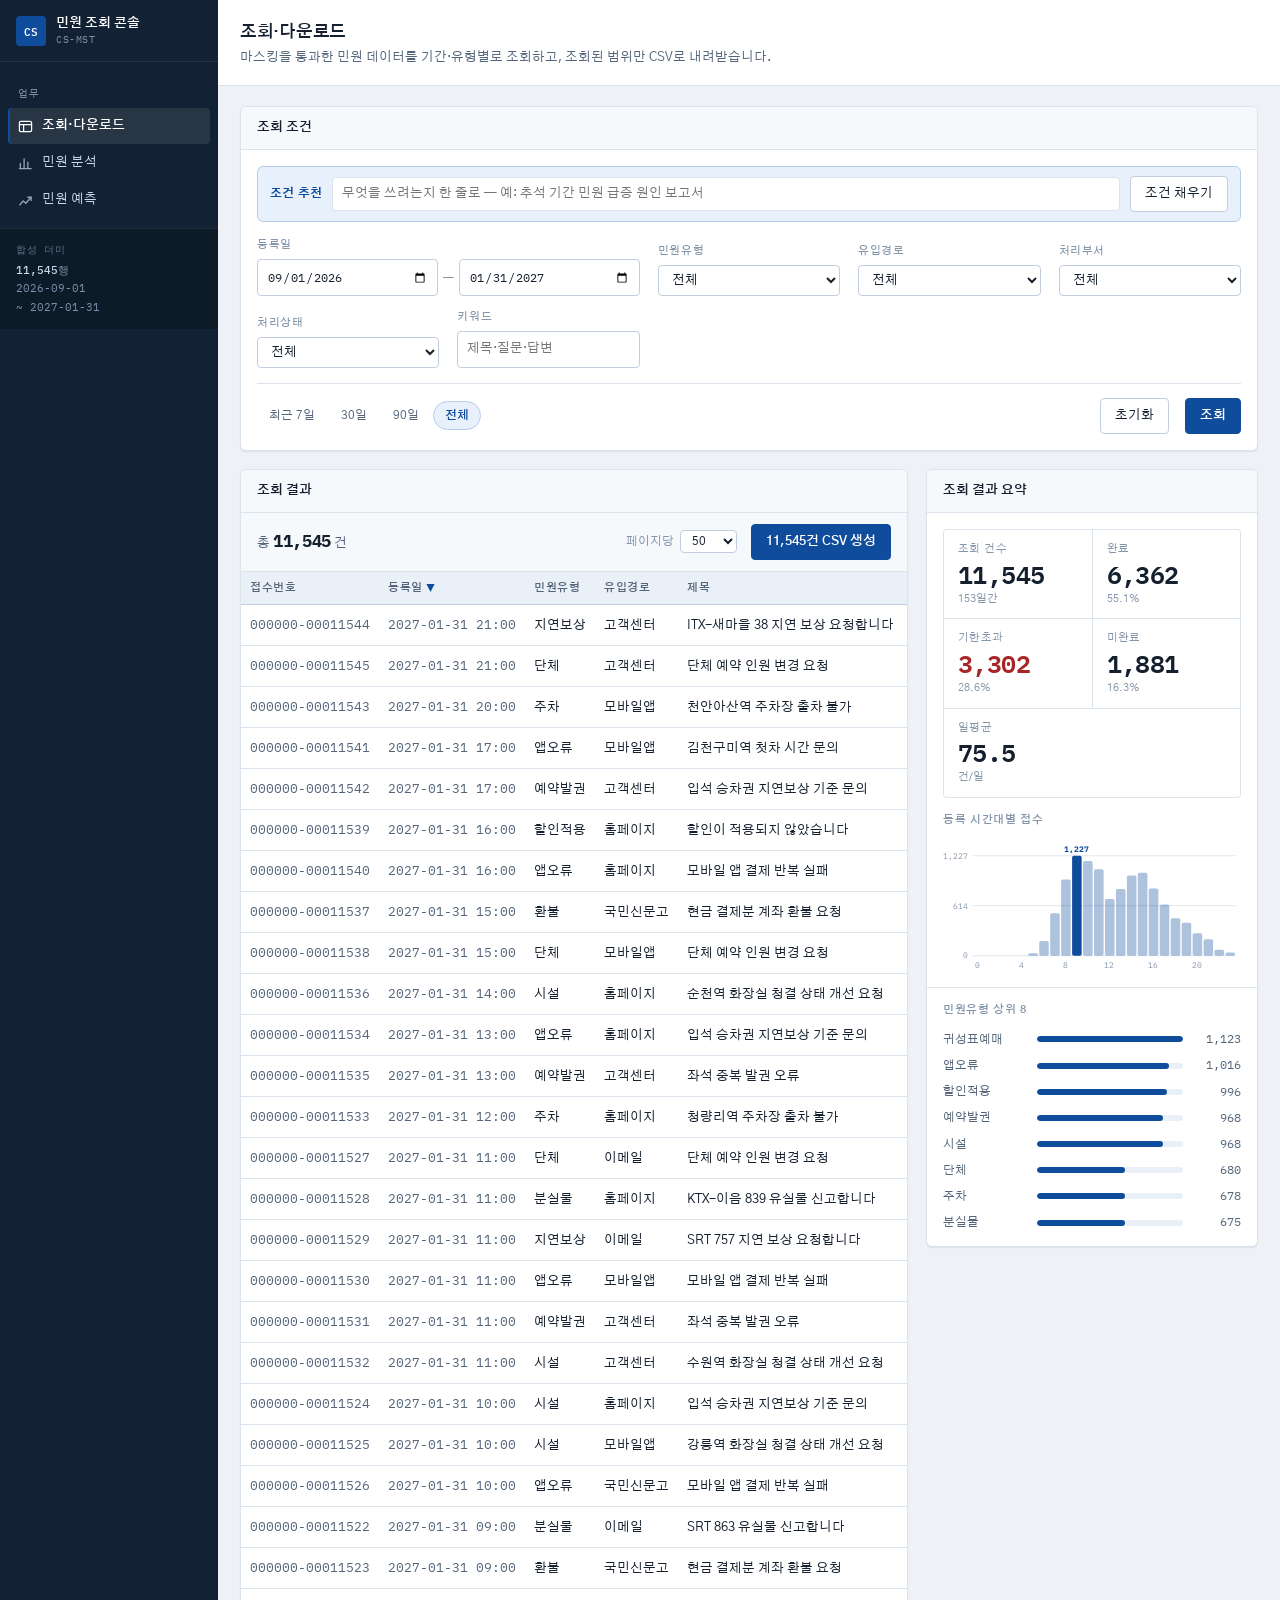
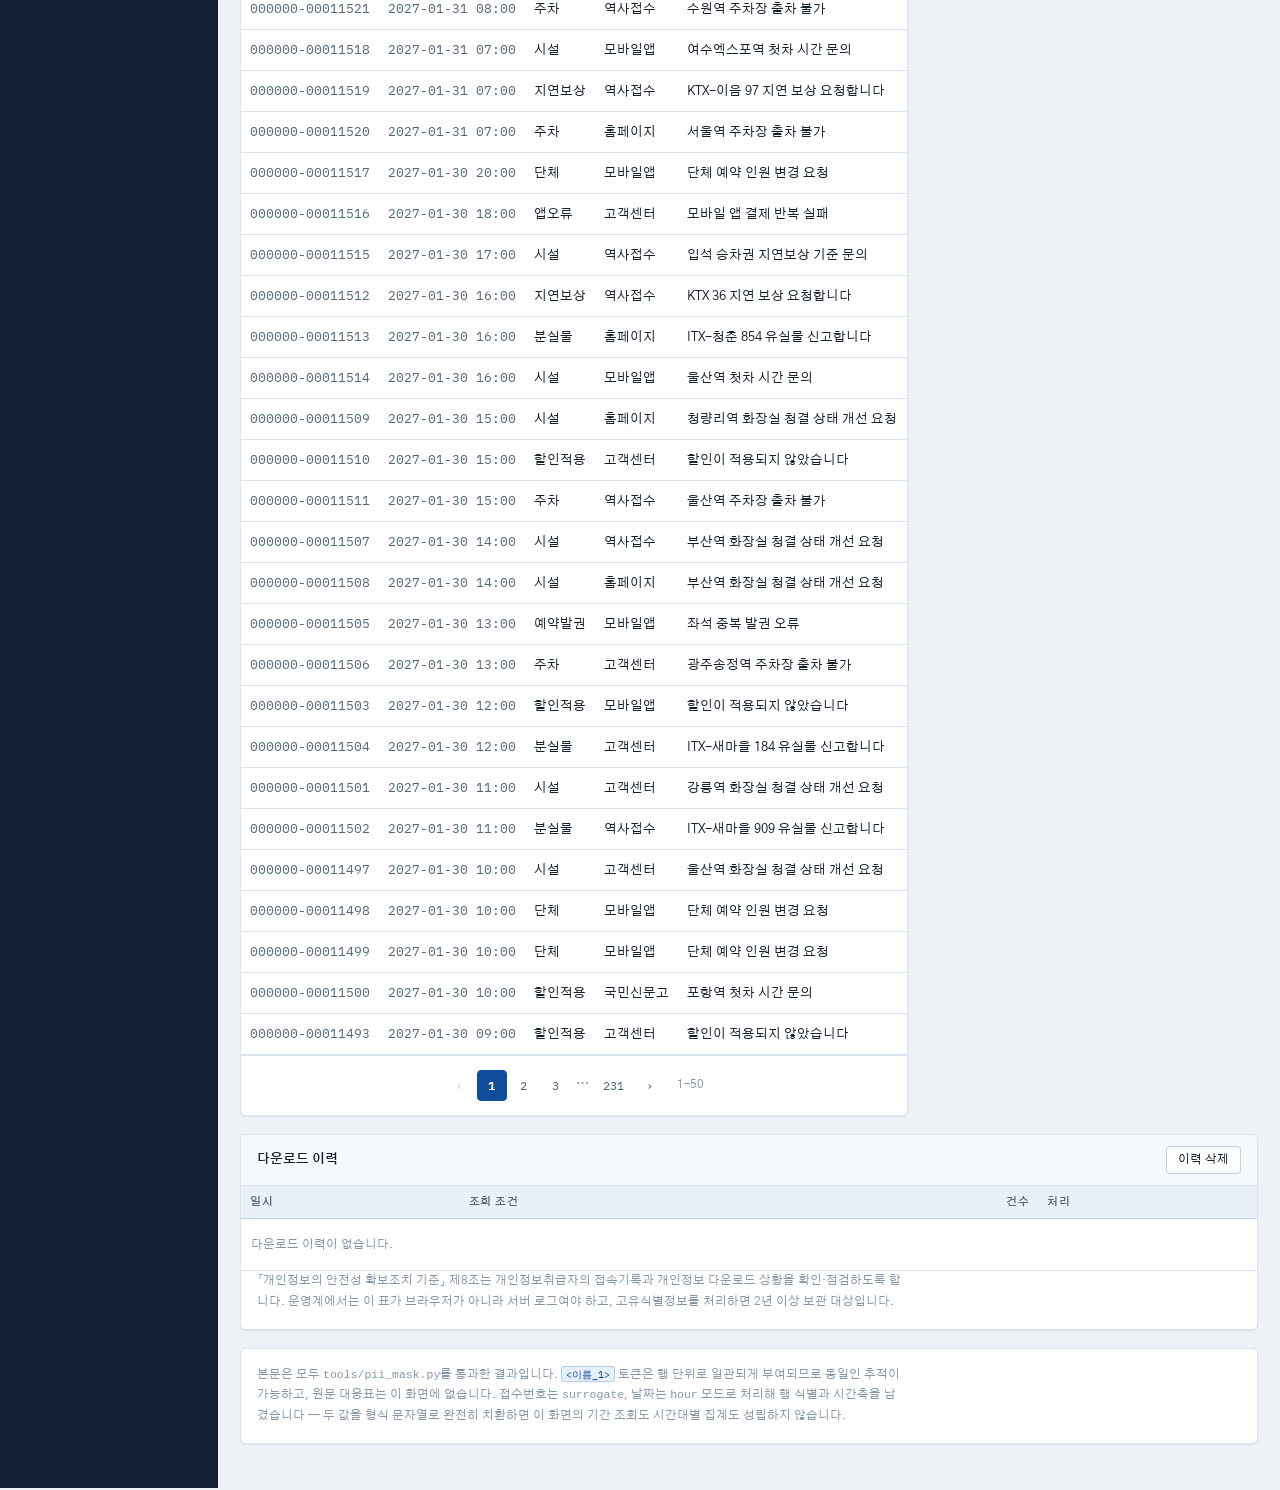
==== commit 39ae2502: "민원 분석 화면 추가 — 급증 구간·유형 지도·부서 부하·키워드·대응 방안 - index.html 안에 '민원 분석' 보기(#analysis) 추가. 조회 보기와 같은 DATA 를" ====
--- a/index.html
+++ b/index.html
@@ -29,7 +29,8 @@
   </div>
   <nav class="snav">
     <span class="grp">업무</span>
-    <a href="index.html" aria-current="page"><svg width="15" height="15" viewBox="0 0 16 16" fill="none" aria-hidden="true"><rect x="1.5" y="2.5" width="13" height="11" rx="1.5" stroke="currentColor" stroke-width="1.3"/><path d="M1.5 6h13M6 6v7.5" stroke="currentColor" stroke-width="1.3"/></svg>조회·다운로드</a>
+    <a href="index.html#search" id="nav-search" aria-current="page"><svg width="15" height="15" viewBox="0 0 16 16" fill="none" aria-hidden="true"><rect x="1.5" y="2.5" width="13" height="11" rx="1.5" stroke="currentColor" stroke-width="1.3"/><path d="M1.5 6h13M6 6v7.5" stroke="currentColor" stroke-width="1.3"/></svg>조회·다운로드</a>
+    <a href="index.html#analysis" id="nav-analysis"><svg width="15" height="15" viewBox="0 0 16 16" fill="none" aria-hidden="true"><path d="M2.5 13.5V8M6.5 13.5V3M10.5 13.5V6.5M14 13.5H1.5" stroke="currentColor" stroke-width="1.4" stroke-linecap="round"/></svg>민원 분석</a>
     <a href="forecast.html"><svg width="15" height="15" viewBox="0 0 16 16" fill="none" aria-hidden="true"><path d="M2 12.5l3.5-4 2.8 2.4L14 4.5" stroke="currentColor" stroke-width="1.4" stroke-linecap="round" stroke-linejoin="round"/><path d="M10.5 4.5H14v3.4" stroke="currentColor" stroke-width="1.4" stroke-linecap="round" stroke-linejoin="round"/></svg>민원 예측</a>
   </nav>
   <div class="side-foot" id="src"><span class="lbl">데이터</span>불러오는 중…</div>
@@ -38,16 +39,16 @@
 <main class="main">
   <header class="phead">
     <div>
-      <h2>조회·다운로드</h2>
-      <p>마스킹을 통과한 민원 데이터를 기간·유형별로 조회하고, 조회된 범위만 CSV로 내려받습니다.</p>
+      <h2 id="ph-t">조회·다운로드</h2>
+      <p id="ph-d">마스킹을 통과한 민원 데이터를 기간·유형별로 조회하고, 조회된 범위만 CSV로 내려받습니다.</p>
     </div>
     <div class="phead-act" id="phead-act"></div>
   </header>
-  <div class="content">
+  <div class="content" id="view-search">
 <section class="card">
     <div class="card-hd"><h3>조회 조건</h3></div>
     <div class="card-bd">
-    <div class="sgbar">
+    <div class="sgbar" id="sgbar">
       <label for="sg-goal">조건 추천</label>
       <input type="text" id="sg-goal" autocomplete="off"
              placeholder="무엇을 쓰려는지 한 줄로 — 예: 추석 기간 민원 급증 원인 보고서">
@@ -130,6 +131,110 @@
     접수번호는 <code>surrogate</code>, 날짜는 <code>hour</code> 모드로 처리해 행 식별과 시간축을 남겼습니다 — 두 값을 형식 문자열로 완전히 치환하면 이 화면의 기간 조회도 시간대별 집계도 성립하지 않습니다.
   </p></div></section>
   </div>
+  <div class="content" id="view-analysis" hidden>
+
+  <section class="card">
+    <div class="card-hd"><h3>분석 기간</h3><span class="sp"></span><span class="sub" id="an-rng-hint"></span></div>
+    <div class="card-bd">
+      <div class="pick">
+        <div class="f"><label for="an-d1">등록일</label>
+          <div class="in"><input type="date" id="an-d1"><span class="tilde">—</span><input type="date" id="an-d2"></div></div>
+        <div class="f"><label>바로가기</label><div class="an-chips" id="an-quick" role="group" aria-label="기간 바로가기"></div></div>
+        <span class="sp"></span>
+        <button class="btn btn-go" id="an-btn-go">분석</button>
+      </div>
+    </div>
+  </section>
+
+  <section class="card">
+    <div class="card-hd"><h3>이 기간 한눈에</h3></div>
+    <div class="card-bd"><ul class="brief" id="an-brief"><li>계산 중…</li></ul></div>
+  </section>
+
+  <section class="card">
+    <div class="card-hd"><h3>대응 방안</h3><span class="sp"></span><span class="sub" id="an-acts-sub"></span></div>
+    <div id="an-acts"></div>
+    <div class="card-bd" style="padding-top:10px">
+      <p class="hint" style="margin:0">아래 분석에서 규칙으로 만든 제안입니다. 숫자는 위에서 고른 기간 기준이고, 기간을 바꾸면 다시 계산됩니다.
+        필요 인력은 예측 모델과 같은 <b>1인 18건/일</b> 가정입니다. 담당과 시점은 출발점이니 조직 사정에 맞게 고쳐 쓰세요.</p>
+    </div>
+  </section>
+
+  <div class="an2">
+    <section class="card" id="an-sec-trend">
+      <div class="card-hd"><h3>일별 접수와 급증 구간</h3><span class="sp"></span>
+        <span class="sub" id="an-trend-sub"></span></div>
+      <div class="card-bd trend">
+        <div class="legend">
+          <span><i class="c" style="background:var(--warn-bg);border-color:var(--warn-line)"></i>급증 구간 (2일 이상 연속)</span>
+          <span><i class="a"></i>일별 중앙값</span>
+          <span><i style="border-top:2px dashed var(--crit)"></i>급증 기준 (중앙값 × 1.3)</span>
+        </div>
+        <div id="an-trend"></div>
+        <p class="meth">막대를 누르면 오른쪽에 그날의 구성이 나옵니다. 급증 기준은 조회 화면의 조건 추천과 같습니다(assets/suggest.js).</p>
+      </div>
+    </section>
+    <section class="card dayp">
+      <div class="card-hd"><h3>날짜 상세</h3><span class="sp"></span>
+        <input type="date" id="an-dsel" aria-label="상세를 볼 날짜" style="width:auto;min-width:0;padding:3px 7px"></div>
+      <div class="card-bd" id="an-day"></div>
+    </section>
+  </div>
+
+  <section class="card" id="an-sec-runs">
+    <div class="card-hd"><h3>급증 구간 비교</h3><span class="sp"></span>
+      <span class="sub">구간마다 평소보다 비중이 2배 넘게 커진 유형</span></div>
+    <div class="tscroll"><table class="daily" style="min-width:760px">
+      <thead><tr><th>구간</th><th style="text-align:right">일수</th><th style="text-align:right">접수</th>
+        <th style="text-align:right">기간 비중</th><th style="text-align:right">일평균 / 중앙값</th>
+        <th style="text-align:right">기한초과율</th><th>평소보다 늘어난 유형</th></tr></thead>
+      <tbody id="an-runs"></tbody></table></div>
+  </section>
+
+  <section class="card" id="an-sec-quad">
+    <div class="card-hd"><h3>유형 지도 · 건수 × 시기 집중도</h3><span class="sp"></span>
+      <span class="sub" id="an-quad-sub"></span></div>
+    <div class="card-bd">
+      <div class="quad" id="an-quad"></div>
+      <p class="hint" id="an-quad-hint"></p>
+    </div>
+  </section>
+
+  <section class="card" id="an-sec-heat">
+    <div class="card-hd"><h3>부서 부하 · 주별 접수와 기한초과율</h3><span class="sp"></span>
+      <span class="sub">칸 색 = 접수량 · 칸 숫자 = 기한초과율</span></div>
+    <div class="card-bd">
+      <div class="tscroll"><table class="heat" id="an-heat"></table></div>
+      <div class="scale"><span>접수량</span><span class="sw" id="an-sw"></span><span>적음 → 많음</span>
+        <span>· 주황 주차 = 급증 구간 포함 · 5건 미만 칸은 &lt;5</span></div>
+    </div>
+  </section>
+
+  <div class="an2 even">
+    <section class="card" id="an-sec-chs">
+      <div class="card-hd"><h3>유입경로 · 평소와 급증 구간</h3></div>
+      <div class="tscroll"><table class="daily" style="min-width:420px">
+        <thead><tr><th>경로</th><th style="text-align:right">평소</th><th style="text-align:right">급증 구간</th>
+          <th>차이</th></tr></thead>
+        <tbody id="an-chs"></tbody></table></div>
+    </section>
+    <section class="card" id="an-sec-kw">
+      <div class="card-hd"><h3>제목 키워드</h3><span class="sp"></span><span class="sub">마스킹 토큰·불용어 제외</span></div>
+      <div class="card-bd">
+        <div class="kwcols">
+          <div><h4>많이 나온 말</h4><div class="rank" id="an-kw-top"></div></div>
+          <div><h4 id="an-kw-rise-h">최근 4주에 늘어난 말</h4><div id="an-kw-rise"></div></div>
+        </div>
+      </div>
+    </section>
+  </div>
+
+  <section class="card"><div class="card-bd"><p class="hint" style="margin:0">
+    이 화면은 마스킹을 통과한 <code>data/masked_seasonal.csv</code>의 <b>집계만</b> 보여줍니다. 본문 중에서는 <b>제목만</b> 읽고 질문·답변은 읽지 않으며, 제목의 <span class="tok">&lt;이름_1&gt;</span> 같은 토큰은 키워드에서 뺍니다.
+    한 칸의 건수가 5건 미만이면 숫자 대신 <code>&lt;5</code>로 표시합니다 — 작은 칸은 마스킹을 해도 특정 건을 가리키는 단서가 될 수 있습니다.
+    운영계에서는 이 화면의 조회도 접속기록(제8조) 대상입니다.
+  </p></div></section>
+  </div>
 </main>
 </div>
 
@@ -137,10 +242,38 @@
 
 <script src="assets/common.js"></script>
 <script src="assets/suggest.js"></script>
+<script src="assets/analysis.js"></script>
 <script>
 'use strict';
 const DL_SYNC_LIMIT = 3000;
 let DATA = [], view = [], page = 1, sortKey = "등록일", sortDir = -1;
+
+/* ---------- 데이터 출처 ----------
+   정적 모드  CSV 를 통째로 받아 브라우저가 거른다 (GitHub Pages 데모)
+   서버 모드  /api 로 질의한다. 한 페이지씩만 내려오고 집계도 서버가 한다.
+   부트에서 /api/health 응답 여부로 가른다. 화면 코드는 둘을 구분하지 않는다. */
+let SERVER = false, TOTAL = 0, SUM = null, DATA_RANGE = null;
+
+function qs(c, extra){
+  const p = new URLSearchParams();
+  if (c.d1) p.set('from', c.d1);
+  if (c.d2) p.set('to', c.d2);
+  if (c.type) p.set('type', c.type);
+  if (c.ch) p.set('ch', c.ch);
+  if (c.dept) p.set('dept', c.dept);
+  if (c.stat) p.set('stat', c.stat);
+  if (c.kw) p.set('q', c.kw);
+  for (const k in (extra || {})) p.set(k, extra[k]);
+  return p.toString();
+}
+async function fetchPage(){
+  const c = conds(), size = +$('pgsize').value;
+  const [a, b] = await Promise.all([
+    fetch('/api/complaints?' + qs(c, { page, size, sort: sortKey, dir: sortDir < 0 ? 'desc' : 'asc' })).then(r => r.json()),
+    fetch('/api/summary?' + qs(c)).then(r => r.json())
+  ]);
+  view = a.rows || []; TOTAL = a.total || 0; SUM = b;
+}
 
 /* ---------- 필터 ---------- */
 function conds(){
@@ -160,7 +293,14 @@
     if (kw && !(r['제목'] + r['질문'] + r['답변']).toLowerCase().includes(kw)) return false;
     return true;
   });
-  sortView(); page = 1;
+  sortView(); page = 1; TOTAL = view.length; SUM = null;
+}
+
+/* 조회 → 렌더를 한 묶음으로. 서버 모드에서만 비동기다. */
+async function refresh(resetPage){
+  if (resetPage !== false) page = 1;
+  if (SERVER) await fetchPage(); else applyFilter();
+  render();
 }
 function sortView(){
   view.sort((a, b) => { const x = a[sortKey] || '', y = b[sortKey] || '';
@@ -178,17 +318,18 @@
 
 /* ---------- 렌더 ---------- */
 function render(){
-  $('total').textContent = nf(view.length);
+  $('total').textContent = nf(TOTAL);
   renderFigs(); renderRows(); renderPager(); syncArrows();
-  $('btn-dl').textContent = view.length ? `${nf(view.length)}건 CSV 생성` : 'CSV 생성';
-  $('btn-dl').disabled = !view.length;
+  $('btn-dl').textContent = TOTAL ? `${nf(TOTAL)}건 CSV 생성` : 'CSV 생성';
+  $('btn-dl').disabled = !TOTAL;
 }
 function renderFigs(){
-  const n = view.length;
-  const done = view.filter(r => status(r)[1] === 'done').length;
-  const over = view.filter(r => status(r)[1] === 'over').length;
-  const open = view.filter(r => status(r)[1] === 'open').length;
-  const days = new Set(view.map(r => day(r['등록일']))).size;
+  // 서버 모드에서는 한 페이지만 들고 있으므로 집계를 직접 셀 수 없다. 서버 값을 쓴다.
+  const n = SUM ? SUM.total : view.length;
+  const done = SUM ? SUM.done : view.filter(r => status(r)[1] === 'done').length;
+  const over = SUM ? SUM.over : view.filter(r => status(r)[1] === 'over').length;
+  const open = SUM ? SUM.open : view.filter(r => status(r)[1] === 'open').length;
+  const days = SUM ? SUM.days : new Set(view.map(r => day(r['등록일']))).size;
   $('figs').innerHTML = [
     ['조회 건수', nf(n), days ? `${nf(days)}일간` : '—', ''],
     ['완료', nf(done), n ? (done / n * 100).toFixed(1) + '%' : '—', ''],
@@ -198,8 +339,9 @@
   ].map(([k, v, s, cls]) =>
     `<div class="fig"><div class="k">${k}</div><div class="v ${cls}">${v}</div><div class="s">${s}</div></div>`).join('');
 
-  const H = new Array(24).fill(0);
-  view.forEach(r => { const h = parseInt((r['등록일'] || '').slice(11, 13), 10); if (h >= 0 && h < 24) H[h]++; });
+  let H = new Array(24).fill(0);
+  if (SUM) H = SUM.hours.slice();
+  else view.forEach(r => { const h = parseInt((r['등록일'] || '').slice(11, 13), 10); if (h >= 0 && h < 24) H[h]++; });
   // 우측 요약 컬럼(약 300px)에 들어가므로 viewBox 를 실제 렌더 폭에 가깝게 잡는다.
   // 680 짜리를 300px 로 줄여 그리면 글자가 절반 크기로 뭉개진다.
   const mx = Math.max(1, ...H), W = 340, Hh = 152, PL = 34, PR = 6, PT = 18, PB = 20;
@@ -222,8 +364,13 @@
     + ` font-size="9.5" font-weight="700" font-family="var(--mono)" fill="var(--brand)">${nf(mx)}</text>`;
   $('ch-hour').innerHTML = s + '</svg>';
 
-  const cnt = {}; view.forEach(r => cnt[r['민원유형']] = (cnt[r['민원유형']] || 0) + 1);
-  const top = Object.entries(cnt).sort((a, b) => b[1] - a[1]).slice(0, 8), tm = top.length ? top[0][1] : 1;
+  let top;
+  if (SUM) top = SUM.topTypes.map(t => [t.k, t.n]);
+  else {
+    const cnt = {}; view.forEach(r => cnt[r['민원유형']] = (cnt[r['민원유형']] || 0) + 1);
+    top = Object.entries(cnt).sort((a, b) => b[1] - a[1]).slice(0, 8);
+  }
+  const tm = top.length ? top[0][1] : 1;
   $('ch-type').innerHTML = top.length ? top.map(([k, v]) =>
     `<div class="rk"><span class="nm" title="${esc(k)}">${esc(k)}</span>`
     + `<span class="tr"><i style="width:${(v / tm * 100).toFixed(1)}%"></i></span>`
@@ -231,7 +378,10 @@
     : '<p style="color:var(--text-3);font-size:12px;margin:0">표시할 데이터가 없습니다.</p>';
 }
 function renderRows(){
-  const size = +$('pgsize').value, start = (page - 1) * size, slice = view.slice(start, start + size);
+  // 서버 모드의 view 는 이미 현재 페이지다. start 를 0 으로 둬 data-i 가 양쪽에서 view 의 인덱스가 된다.
+  const size = +$('pgsize').value;
+  const start = SERVER ? 0 : (page - 1) * size;
+  const slice = SERVER ? view : view.slice(start, start + size);
   if (!slice.length){
     $('rows').innerHTML = `<tr><td colspan="8"><div class="none"><b>조회 결과가 없습니다</b>조회 조건을 넓혀 다시 시도해 주세요.</div></td></tr>`;
     return;
@@ -248,7 +398,7 @@
   }).join('');
 }
 function renderPager(){
-  const size = +$('pgsize').value, last = Math.max(1, Math.ceil(view.length / size));
+  const size = +$('pgsize').value, last = Math.max(1, Math.ceil(TOTAL / size));
   if (page > last) page = last;
   const nums = [1];
   for (let p = page - 2; p <= page + 2; p++) if (p > 1 && p < last) nums.push(p);
@@ -316,7 +466,46 @@
   };
   logHist(n, how);
 }
+/* 서버 모드 — 반출은 서버가 만든다. 브라우저는 조건만 보낸다.
+   한도 이하면 그 자리에서 CSV 가 오고, 넘으면 202 + job 이 온다. */
+async function doDownloadServer(){
+  const n = TOTAL; if (!n) return;
+  const c = conds();
+  const body = JSON.stringify({ from:c.d1, to:c.d2, type:c.type, dept:c.dept, q:c.kw });
+  const res = await fetch('/api/exports', {
+    method:'POST', headers:{ 'Content-Type':'application/json' }, body });
+
+  if (res.status === 200){
+    dlPanel(await res.text(), fileName(n), n, '서버 즉시 생성');
+    return;
+  }
+  if (res.status !== 202){ alert('반출 요청이 거부되었습니다.'); return; }
+
+  const job = await res.json();
+  $('dl-zone').innerHTML = `<div class="dlbox">
+    <div class="h"><span class="fn">반출 작업 생성됨</span>
+      <span class="mt">${nf(job.rowCount)}건 · 즉시 생성 상한 초과</span></div>
+    <div class="bar-prog"><i id="pg" style="width:12%"></i></div>
+    <pre id="pg-msg">서버에서 파일을 만들고 있습니다. 완료되면 만료 시간이 있는 링크가 발급됩니다.</pre></div>`;
+
+  for (let i = 0; i < 60; i++){
+    await new Promise(r => setTimeout(r, 700));
+    const s = await fetch('/api/exports/' + job.jobId).then(r => r.json());
+    const bar = $('pg'); if (bar) bar.style.width = Math.min(90, 12 + i * 14) + '%';
+    if (s.status === 'failed'){ $('pg-msg').textContent = '생성 실패: ' + (s.error || ''); return; }
+    if (s.status === 'done'){
+      if (bar) bar.style.width = '100%';
+      const csv = await fetch(s.url).then(r => r.text());
+      dlPanel(csv, fileName(s.rowCount), s.rowCount,
+              '서버 비동기 생성 · 링크 만료 ' + (s.expiresAt || '').slice(11, 16));
+      return;
+    }
+  }
+  $('pg-msg').textContent = '시간이 초과되었습니다. 잠시 후 다시 시도해 주세요.';
+}
+
 function doDownload(){
+  if (SERVER) return doDownloadServer();
   const n = view.length; if (!n) return;
   const name = fileName(n), rows = view.slice();
   if (n > DL_SYNC_LIMIT){
@@ -344,14 +533,22 @@
 }
 
 /* ---------- 조건 UI ---------- */
-function fillSelects(){
-  const put = (id, key) => {
-    const vals = [...new Set(DATA.map(r => r[key]).filter(Boolean))].sort((a, b) => a.localeCompare(b, 'ko'));
+function fillSelects(facets){
+  const opts = (id, vals) =>
     $(id).insertAdjacentHTML('beforeend', vals.map(v => `<option>${esc(v)}</option>`).join(''));
-  };
+  if (facets){
+    // 서버 모드 — 선택지를 DB 에서 받는다. 화면이 값 목록을 하드코딩하지 않는다.
+    opts('f-type', facets.types.map(t => t.k));
+    opts('f-dept', facets.depts.map(t => t.k));
+    opts('f-ch', (facets.channels || []).map(t => t.k));
+    return;
+  }
+  const put = (id, key) =>
+    opts(id, [...new Set(DATA.map(r => r[key]).filter(Boolean))].sort((a, b) => a.localeCompare(b, 'ko')));
   put('f-type', '민원유형'); put('f-ch', '유입경로'); put('f-dept', '처리부서');
 }
 function bounds(){
+  if (DATA_RANGE) return [DATA_RANGE.from, DATA_RANGE.to];
   const ds = DATA.map(r => day(r['등록일'])).filter(Boolean).sort();
   return [ds[0], ds[ds.length - 1]];
 }
@@ -369,9 +566,11 @@
 }
 
 /* ---------- 조건 추천 ---------- */
-/* 추천은 조건만 만든다. 데이터를 거르는 것은 기존 applyFilter 그대로다 —
-   추천을 거쳐도 조회 경로가 달라지지 않아야 결과를 믿을 수 있다. */
-function runSuggest(){
+/* 추천은 조건만 만든다. 데이터를 거르는 것은 기존 조회 경로(refresh) 그대로다 —
+   추천을 거쳐도 조회 경로가 달라지지 않아야 결과를 믿을 수 있다.
+   브라우저에 올라온 행으로 계산하므로 정적 모드에서만 쓴다. 서버 모드에서는
+   /api/suggest-query 가 같은 모양으로 돌려주도록 맞춰 두었다. */
+async function runSuggest(){
   const box = $('sg-msg');
   let r;
   try {
@@ -387,39 +586,62 @@
   $('f-kw').value = r.q || '';
   document.querySelectorAll('.quick button').forEach(c => c.setAttribute('aria-pressed', 'false'));
 
-  applyFilter(); render(); $('dl-zone').innerHTML = '';
+  await refresh(); $('dl-zone').innerHTML = '';
 
   const notes = r.notes.map(n => `<span class="nt">· ${esc(n)}</span>`).join('');
   box.hidden = false;
-  box.innerHTML = `<b>${esc(condText())}</b> &rarr; <b>${nf(view.length)}건</b>`
+  box.innerHTML = `<b>${esc(condText())}</b> &rarr; <b>${nf(TOTAL)}건</b>`
                 + (r.reason ? ` · ${esc(r.reason)}` : '') + notes;
 }
 $('sg-go').onclick = runSuggest;
 $('sg-goal').addEventListener('keydown', e => { if (e.key === 'Enter') runSuggest(); });
 
+/* ---------- 보기 전환 — #search / #analysis ----------
+   한 페이지 안의 두 보기다. 데이터는 한 번만 받아 둘이 같이 쓴다. */
+const VIEWS = {
+  search:   { t:'조회·다운로드', d:'마스킹을 통과한 민원 데이터를 기간·유형별로 조회하고, 조회된 범위만 CSV로 내려받습니다.' },
+  analysis: { t:'민원 분석', d:'민원이 언제 몰리고, 무엇이 몰리고, 누가 그 부하를 받는지 봅니다. 건수·처리상태·시간대는 조회·다운로드에, 앞으로의 접수량은 민원 예측에 있습니다.' }
+};
+function showView(){
+  const v = location.hash === '#analysis' ? 'analysis' : 'search';
+  $('view-search').hidden = v !== 'search';
+  $('view-analysis').hidden = v !== 'analysis';
+  ['search', 'analysis'].forEach(k => {
+    if (k === v) $('nav-' + k).setAttribute('aria-current', 'page');
+    else $('nav-' + k).removeAttribute('aria-current');
+  });
+  $('ph-t').textContent = VIEWS[v].t; $('ph-d').textContent = VIEWS[v].d;
+  document.title = VIEWS[v].t === '조회·다운로드' ? '민원 조회 콘솔' : '민원 분석 — 민원 조회 콘솔';
+}
+window.addEventListener('hashchange', () => { showView(); window.scrollTo(0, 0); });
+showView();
+
 /* ---------- 이벤트 ---------- */
-$('btn-search').onclick = () => { applyFilter(); render(); $('dl-zone').innerHTML = ''; };
+$('btn-search').onclick = () => { refresh(); $('dl-zone').innerHTML = ''; };
 $('btn-reset').onclick = () => {
   ['f-type','f-ch','f-dept','f-stat'].forEach(i => $(i).value = '');
-  $('f-kw').value = ''; setPreset(0); applyFilter(); render(); $('dl-zone').innerHTML = '';
+  $('f-kw').value = ''; setPreset(0); refresh(); $('dl-zone').innerHTML = '';
   $('sg-goal').value = ''; $('sg-msg').hidden = true;
 };
 $('btn-dl').onclick = doDownload;
-$('pgsize').onchange = () => { page = 1; renderRows(); renderPager(); };
+$('pgsize').onchange = () => { refresh(); };
 $('btn-clearhist').onclick = () => { try { localStorage.removeItem(HK); } catch (e) {} renderHist(); };
 $('d1').onchange = $('d2').onchange = () => {
   document.querySelectorAll('.quick button').forEach(c => c.setAttribute('aria-pressed', 'false'));
 };
 document.querySelectorAll('.quick button').forEach(c =>
-  c.onclick = () => { setPreset(+c.dataset.days); applyFilter(); render(); });
+  c.onclick = () => { setPreset(+c.dataset.days); refresh(); });
 document.querySelectorAll('th.so').forEach(th => th.onclick = () => {
   const k = th.dataset.sort;
   if (sortKey === k) sortDir = -sortDir; else { sortKey = k; sortDir = -1; }
-  sortView(); page = 1; render();
+  if (SERVER) { refresh(); } else { sortView(); page = 1; render(); }
 });
 $('pager').addEventListener('click', e => {
   const b = e.target.closest('button[data-p]');
-  if (b && !b.disabled){ page = +b.dataset.p; renderRows(); renderPager(); }
+  if (b && !b.disabled){
+    page = +b.dataset.p;
+    if (SERVER) refresh(false); else { renderRows(); renderPager(); }
+  }
 });
 $('rows').addEventListener('click', e => {
   const tr = e.target.closest('tr[data-i]'); if (tr) openDrawer(+tr.dataset.i);
@@ -433,14 +655,33 @@
 
 /* ---------- 부트 ---------- */
 (async function boot(){
-  DATA = await loadCSV('data/masked_seasonal.csv') || [];
-  if (DATA.length){
-    const r = `${day(DATA[0]['등록일'])} — ${day(DATA[DATA.length - 1]['등록일'])}`;
-    $('src').innerHTML = `<span class="lbl">합성 더미</span><b>${nf(DATA.length)}</b>행<br>${esc(day(DATA[0]['등록일']))}<br>~ ${esc(day(DATA[DATA.length - 1]['등록일']))}`;
+  // 서버가 붙어 있으면 서버 모드. 없으면 CSV 를 받아 브라우저가 거르는 정적 모드.
+  let health = null;
+  try {
+    const r = await fetch('/api/health', { cache:'no-store' });
+    if (r.ok) health = await r.json();
+  } catch (e) {}
+
+  if (health){
+    SERVER = true;
+    const fc = await fetch('/api/facets').then(r => r.json());
+    fillSelects(fc);
+    $('src').innerHTML = `<span class="lbl">서버 · ${esc(health.dbUser)}</span>`
+      + `<b>${nf(health.rows)}</b>행<br>${esc(fc.range.from)}<br>~ ${esc(fc.range.to)}`
+      + `<br><span class="lbl" style="margin-top:4px">규칙 ${esc(health.maskVersion)}</span>`;
+    DATA_RANGE = fc.range;
+    $('sgbar').hidden = true;          // 추천은 브라우저에 올라온 행으로 계산한다
   } else {
-    $('src').innerHTML = '<span class="lbl">데이터</span>불러오지 못했습니다';
-  }
-  fillSelects(); setPreset(0); renderHist(); applyFilter(); render();
+    DATA = await loadCSV('data/masked_seasonal.csv') || [];
+    if (DATA.length){
+      $('src').innerHTML = `<span class="lbl">합성 더미</span><b>${nf(DATA.length)}</b>행<br>${esc(day(DATA[0]['등록일']))}<br>~ ${esc(day(DATA[DATA.length - 1]['등록일']))}`;
+    } else {
+      $('src').innerHTML = '<span class="lbl">데이터</span>불러오지 못했습니다';
+    }
+    fillSelects();
+  }
+  setPreset(0); renderHist(); await refresh();
+  Analysis.init(SERVER ? [] : DATA);   // 같은 DATA 를 넘긴다 — CSV 를 다시 받지 않는다
 })();
 </script>
 
--- a/assets/console.css
+++ b/assets/console.css
@@ -391,3 +391,99 @@
 .sgmsg b{color:var(--text);font-weight:600}
 .sgmsg .nt{display:block;color:var(--text-3)}
 .sgmsg .er{color:var(--crit)}
+
+/* ── 분석 보기 (index.html#analysis) ───────────────────────────────
+   assets/analysis.js 가 그린다. 조회 보기와 같은 DATA 를 쓴다. */
+
+.brief{margin:0;padding:0 0 0 18px;display:grid;gap:4px;font-size:12.5px;color:var(--text-2);line-height:1.8}
+.brief b{color:var(--text);font-weight:600}
+.brief .hot{color:var(--crit);font-weight:700}
+.an2{display:grid;grid-template-columns:minmax(0,1fr) 320px;gap:18px;align-items:start}
+.an2.even{grid-template-columns:repeat(2,minmax(0,1fr))}
+@media (max-width:1140px){.an2,.an2.even{grid-template-columns:1fr}}
+.pick>.f:first-child{flex:1 1 300px}
+.pick .in input[type=date]{min-width:0;flex:1 1 0}
+#trend{overflow-x:auto}
+.trend svg{display:block;width:100%;min-width:640px;height:auto}
+.trend .hit{cursor:pointer}
+.dayp .hd{display:flex;align-items:baseline;gap:10px;flex-wrap:wrap;margin-bottom:12px}
+.dayp .bign{font-family:var(--mono);font-size:26px;font-weight:600;letter-spacing:-.02em}
+.dayp .lx{font-family:var(--mono);font-size:12px;color:var(--crit);font-weight:600}
+.dayp .lx.calm{color:var(--text-3)}
+.lift{font-family:var(--mono);font-size:11px;padding:1px 6px;border-radius:999px;white-space:nowrap}
+.lift.up{background:var(--crit-bg);color:var(--crit);border:1px solid var(--crit-line)}
+.lift.eq{background:var(--surface-3);color:var(--text-3);border:1px solid var(--border)}
+.quad{display:grid;grid-template-columns:repeat(2,minmax(0,1fr));gap:1px;background:var(--border);
+  border:1px solid var(--border);border-radius:var(--r-sm);overflow:hidden}
+@media (max-width:760px){.quad{grid-template-columns:1fr}}
+.q{background:var(--surface);padding:12px 14px;min-width:0}
+.q h4{font-size:12px;font-weight:700;margin:0}
+.q .act{font-size:11px;color:var(--text-3);margin:2px 0 10px}
+.q.hot h4{color:var(--warn)}
+.q .row{display:grid;grid-template-columns:86px minmax(0,1fr) 44px 40px;gap:8px;align-items:center;font-size:12px;padding:3px 0}
+.q .row .nm{overflow:hidden;text-overflow:ellipsis;white-space:nowrap}
+.q .row .tr{height:6px;background:var(--surface-3);border-radius:3px;overflow:hidden}
+.q .row .tr i{display:block;height:100%;border-radius:3px;background:var(--brand)}
+.q.hot .row .tr i{background:var(--warn)}
+.q .row .c{font-family:var(--mono);text-align:right;font-size:11px;color:var(--text-2)}
+.q .empty{font-size:11.5px;color:var(--text-3)}
+table.heat{border-collapse:separate;border-spacing:2px;min-width:640px;width:100%;font-size:11px}
+.heat th{font-weight:500;color:var(--text-3);font-family:var(--mono);font-size:10px;padding:2px 0 4px;white-space:nowrap}
+.heat th.run{color:var(--warn);font-weight:700}
+.heat th.dn{font-family:var(--ui);font-size:12px;color:var(--text);text-align:left;padding-right:8px;font-weight:500}
+.heat td{height:30px;text-align:center;border-radius:3px;font-family:var(--mono);font-weight:600;font-variant-numeric:tabular-nums}
+.heat td.tot{background:none;text-align:right;color:var(--text-2);padding-left:8px;white-space:nowrap}
+.heat td.tot b{color:var(--crit)}
+.scale{display:flex;gap:10px;align-items:center;flex-wrap:wrap;font-size:11px;color:var(--text-3);margin-top:10px}
+.scale span.sw{display:inline-flex;gap:2px}
+.scale span.sw i{width:20px;height:10px;display:block}
+.dbar{display:inline-block;height:6px;border-radius:3px;vertical-align:middle}
+.kwcols{display:grid;grid-template-columns:repeat(2,minmax(0,1fr));gap:22px}
+@media (max-width:760px){.kwcols{grid-template-columns:1fr}}
+.kwcols h4{font-size:10.5px;color:var(--text-3);letter-spacing:.06em;text-transform:uppercase;font-weight:600;margin:0 0 10px}
+.rise{display:flex;justify-content:space-between;gap:10px;align-items:center;padding:7px 10px;border-radius:var(--r-sm);
+  background:var(--surface-2);border:1px solid var(--border);font-size:12px;margin-bottom:5px}
+.rise .g{font-family:var(--mono);font-weight:700;color:var(--crit);white-space:nowrap}
+.rise .g.new{color:var(--warn)}
+.rise .s{font-family:var(--mono);font-size:10.5px;color:var(--text-3);white-space:nowrap}
+.an-chips{display:flex;gap:2px;flex-wrap:wrap}
+.an-chips button{background:none;border:1px solid transparent;padding:4px 11px;border-radius:999px;cursor:pointer;
+  font-size:12px;color:var(--text-2)}
+.an-chips button:hover{background:var(--surface-3);color:var(--text)}
+.an-chips button[aria-pressed=true]{background:var(--brand-50);border-color:var(--brand-line);color:var(--brand);font-weight:600}
+
+/* 대응 방안 — 조치 계획표 */
+table.plan{width:100%;min-width:900px;border-collapse:collapse;font-size:12.5px}
+.plan th{font-size:10.5px;font-weight:600;color:var(--text-3);text-align:left;padding:8px 12px;
+  border-bottom:1px solid var(--border-2);background:var(--surface-2);white-space:nowrap}
+.plan td{padding:11px 12px;border-bottom:1px solid var(--border);vertical-align:middle}
+.plan tr.pl:hover td,.plan tr.open td{background:var(--surface-2)}
+.plan .pr{font-size:11px;font-weight:700;white-space:nowrap}
+.plan .pr i{display:inline-block;width:7px;height:7px;border-radius:50%;margin-right:6px;vertical-align:1px}
+.plan .pr.crit{color:var(--crit)} .plan .pr.crit i{background:var(--crit)}
+.plan .pr.warn{color:var(--warn)} .plan .pr.warn i{background:var(--warn)}
+.plan .pr.plain{color:var(--text-3)} .plan .pr.plain i{background:var(--border-2)}
+.plan button.is{background:none;border:0;padding:4px 0;font:inherit;font-weight:700;color:var(--text);cursor:pointer;white-space:nowrap}
+.plan button.is::after{content:' ▸';font-size:9px;color:var(--text-3)}
+.plan button.is[aria-expanded=true]::after{content:' ▾'}
+.plan button.is:hover{color:var(--brand)}
+.plan .num{font-family:var(--mono);white-space:nowrap;color:var(--text-2)}
+.plan .num b{font-size:14px;color:var(--text);font-weight:600}
+.plan .num s{text-decoration:none;color:var(--text-3)}
+.plan .ac{color:var(--text)}
+.plan .ac b{font-weight:700}
+.plan .mt{color:var(--text-2);font-size:11.5px;white-space:nowrap}
+.plan .gt{text-align:right}
+.plan .ago{background:none;border:0;padding:4px 0;font:inherit;font-size:11px;color:var(--brand);cursor:pointer;white-space:nowrap}
+.plan .ago:hover{text-decoration:underline}
+.plan tr.pd td{background:var(--surface-2);padding:2px 12px 14px;border-bottom:1px solid var(--border)}
+.plan tr.pd p{margin:6px 0 0;font-size:12px;line-height:1.7;color:var(--text-2);white-space:normal;max-width:900px}
+.plan tr.pd b{color:var(--text)}
+.spark{position:relative;display:inline-block;width:64px;height:6px;margin-left:8px;vertical-align:middle;
+  background:var(--surface-3);border-radius:3px;overflow:hidden}
+.spark i,.spark u{position:absolute;left:0;top:0;bottom:0;border-radius:3px;text-decoration:none}
+.spark.crit i{background:var(--crit)} .spark.warn i{background:var(--warn)}
+.spark u{background:var(--text-3)}
+.sr{position:absolute;width:1px;height:1px;overflow:hidden;clip:rect(0 0 0 0);white-space:nowrap}
+@keyframes flash{0%{box-shadow:0 0 0 3px var(--brand-line)}100%{box-shadow:var(--shadow)}}
+.card.flash{animation:flash 1.6s ease-out}
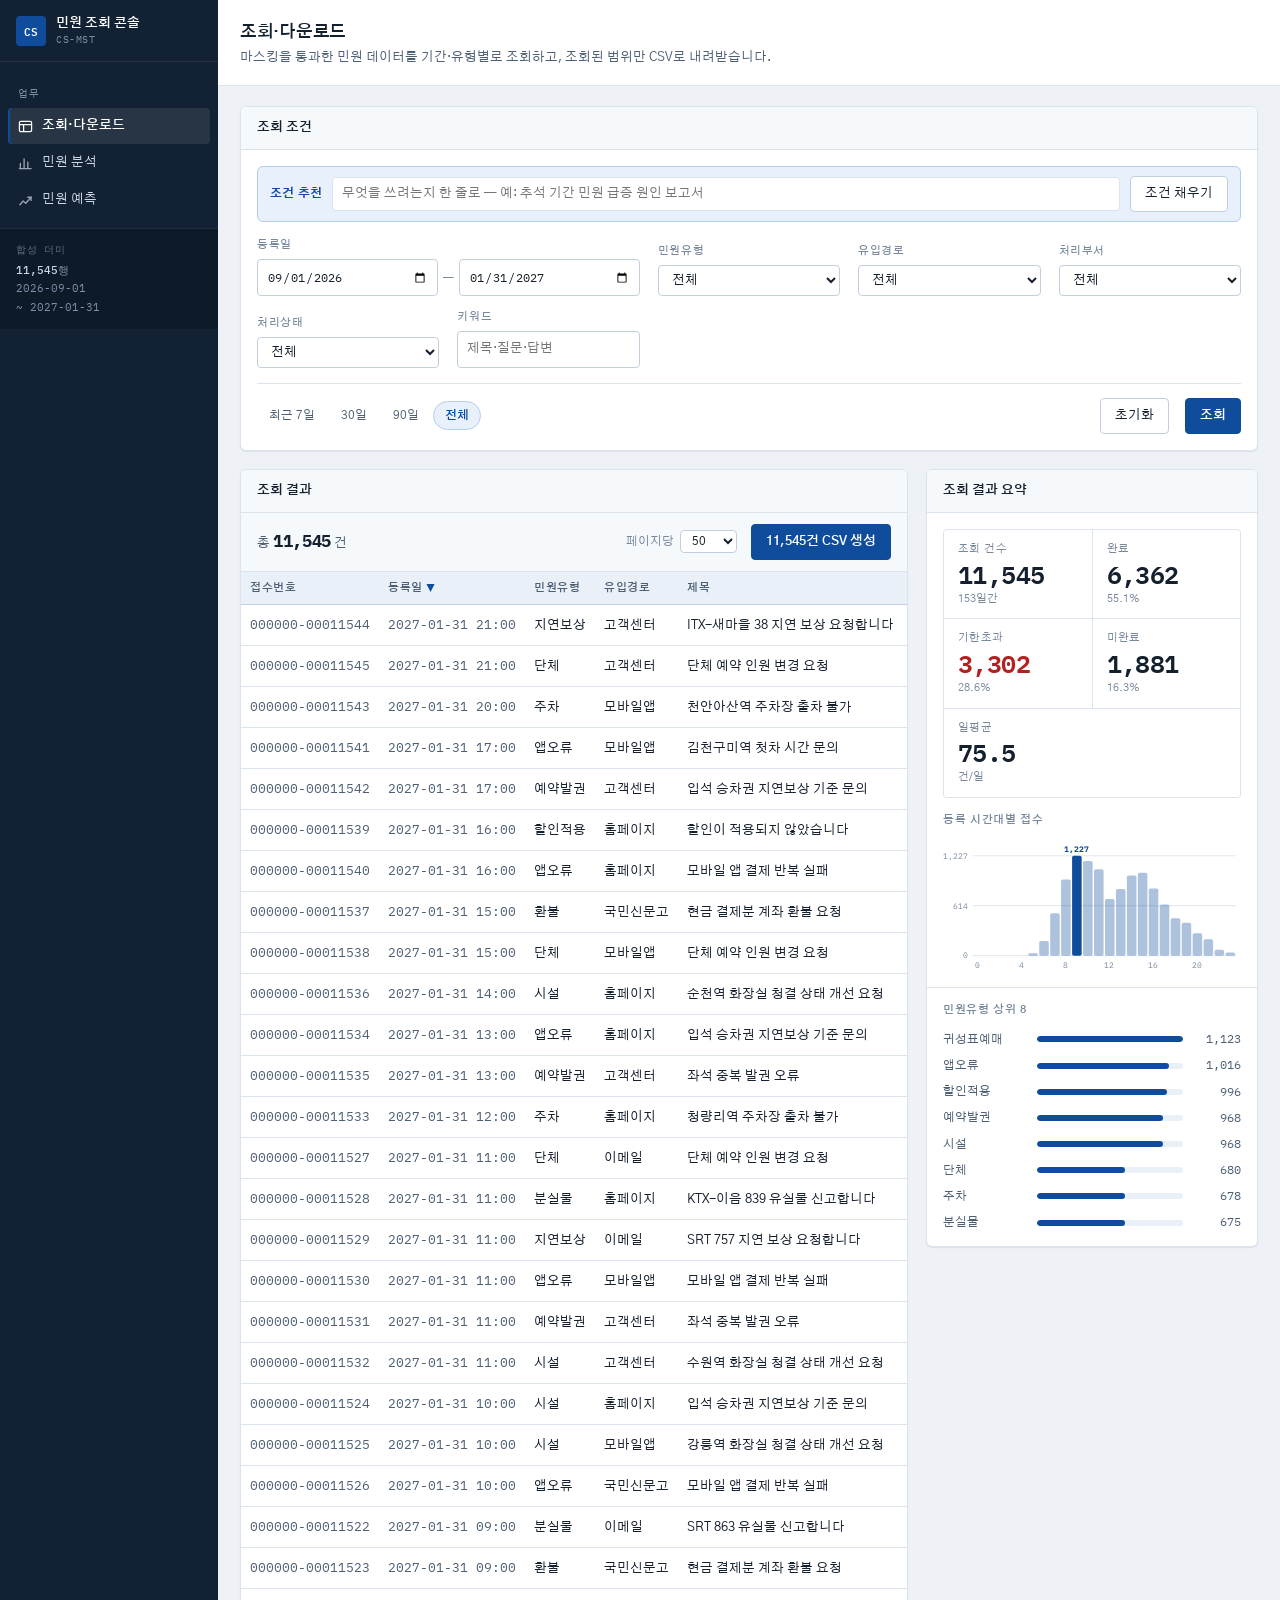
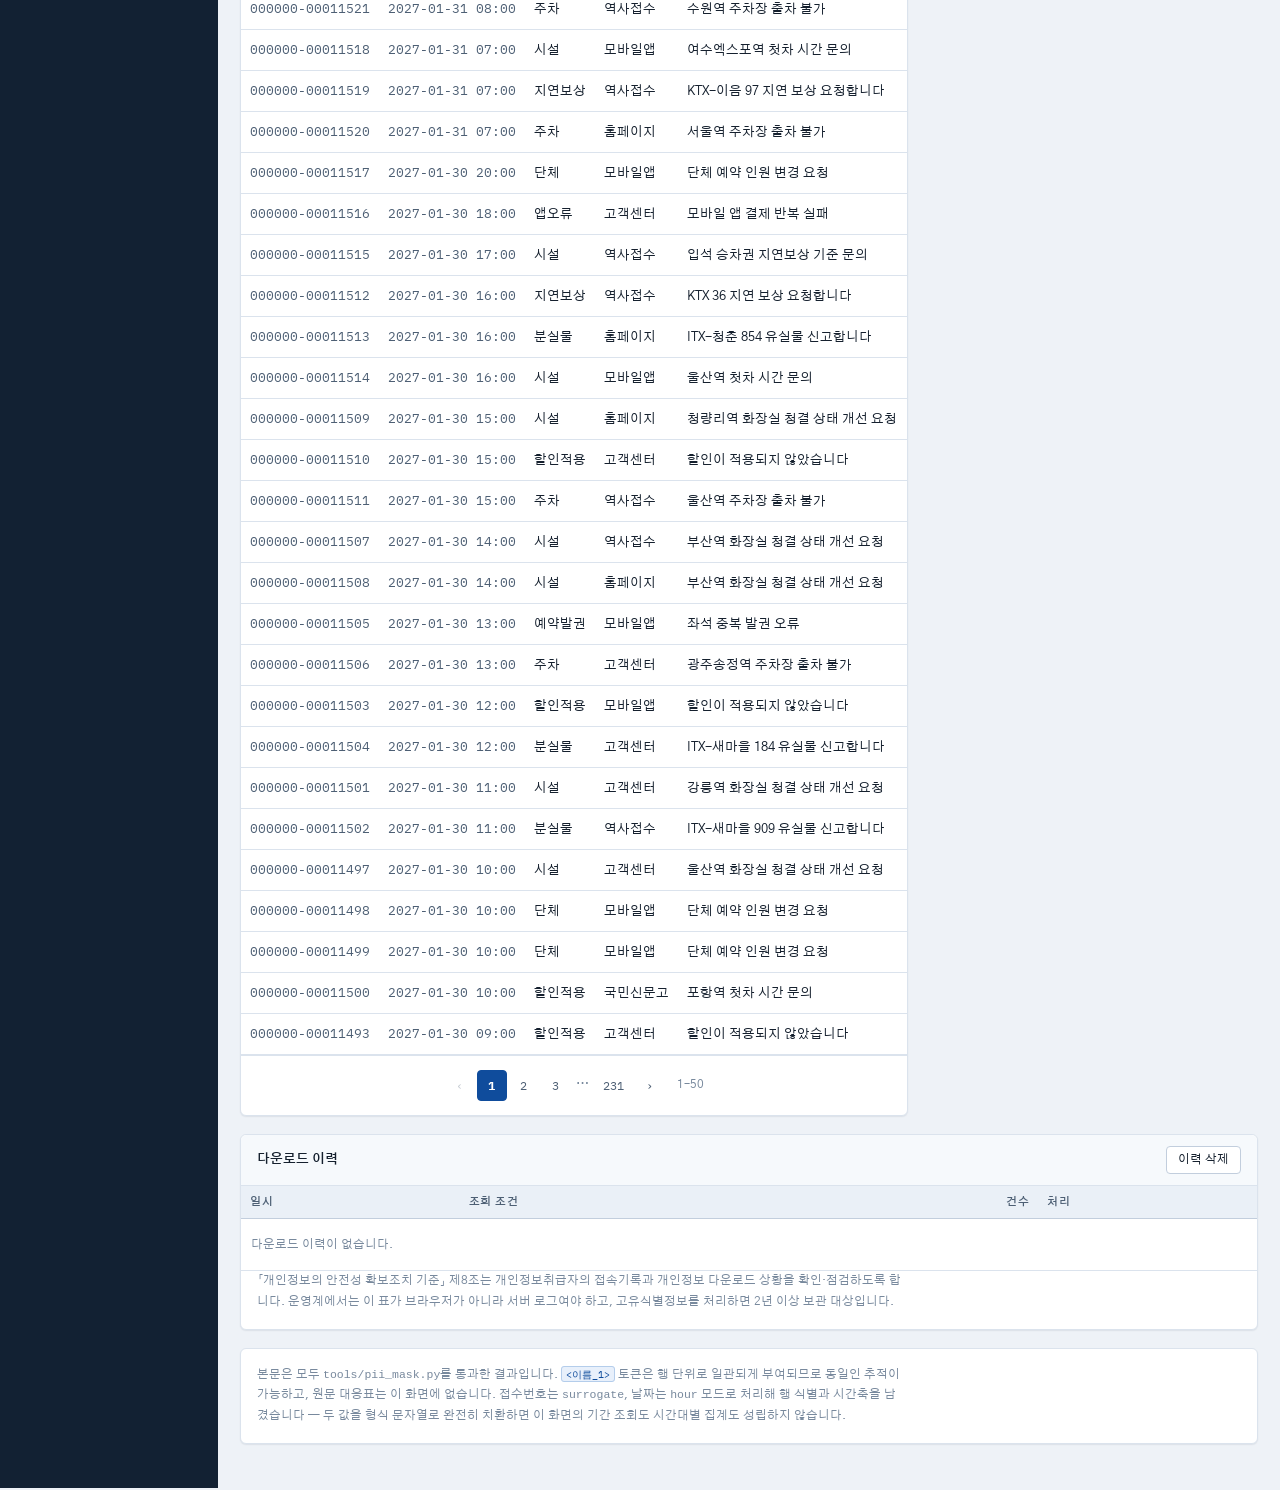
==== commit b371ae17: "분석 화면 시각 정리 - 요약 지표·자동 요약 배너·우선순위 카드" ====
--- a/index.html
+++ b/index.html
@@ -146,10 +146,15 @@
     </div>
   </section>
 
-  <section class="card">
-    <div class="card-hd"><h3>이 기간 한눈에</h3></div>
-    <div class="card-bd"><ul class="brief" id="an-brief"><li>계산 중…</li></ul></div>
-  </section>
+  <div class="kpis" id="an-kpis" aria-label="이 기간 요약 지표"></div>
+
+  <div class="sumbar">
+    <span class="sico" aria-hidden="true">!</span>
+    <div class="sbody">
+      <b>자동 요약</b>
+      <ul class="brief" id="an-brief"><li>계산 중…</li></ul>
+    </div>
+  </div>
 
   <section class="card">
     <div class="card-hd"><h3>대응 방안</h3><span class="sp"></span><span class="sub" id="an-acts-sub"></span></div>
--- a/assets/console.css
+++ b/assets/console.css
@@ -487,3 +487,112 @@
 .sr{position:absolute;width:1px;height:1px;overflow:hidden;clip:rect(0 0 0 0);white-space:nowrap}
 @keyframes flash{0%{box-shadow:0 0 0 3px var(--brand-line)}100%{box-shadow:var(--shadow)}}
 .card.flash{animation:flash 1.6s ease-out}
+
+/* ═══ 분석 화면 — 시각 정리 ═════════════════════════════════════════
+   문제는 정보가 아니라 밀도와 대비였다. 숫자가 전부 같은 크기·같은
+   색으로 늘어서 있어 무엇부터 봐야 할지 알 수 없었다.
+   셋을 바꾼다.
+     1) 명절·급증은 주황, 상시는 파랑, 악화는 빨강으로 의미를 색에 싣는다
+     2) 읽는 순서를 크기로 만든다 — 지표 → 요약 → 차트 → 조치
+     3) 조치는 표가 아니라 카드로 끊어 우선순위를 먼저 보이게 한다 */
+
+:root{
+  /* 주황이 탁해 '명절'이 눈에 띄지 않았다. 한 단계 선명하게. */
+  --warn:#b45309; --warn-bg:#fff6e8; --warn-line:#f0cf9c;
+  --crit:#b32020; --crit-bg:#fdeeee; --crit-line:#f0c4c4;
+  --ok:#14663c; --ok-bg:#e6f4ec;
+  --text-2:#4d5f74; --text-3:#78899d;      /* 본문 대비 보강 */
+}
+:root[data-theme="dark"]{
+  --warn:#e4a85e; --warn-bg:#2e2416; --warn-line:#53401f;
+  --crit:#e68c8c; --crit-bg:#2e1919; --crit-line:#543030;
+  --text-2:#a6b8cc; --text-3:#7c8fa6;
+}
+@media (prefers-color-scheme:dark){:root:not([data-theme="light"]){
+  --warn:#e4a85e; --warn-bg:#2e2416; --warn-line:#53401f;
+  --crit:#e68c8c; --crit-bg:#2e1919; --crit-line:#543030;
+  --text-2:#a6b8cc; --text-3:#7c8fa6;
+}}
+
+/* ── 요약 지표 ──────────────────────────────────────────────────── */
+.kpis{display:grid;grid-template-columns:repeat(5,minmax(0,1fr));gap:13px;margin-bottom:15px}
+.kpi{background:var(--surface);border:1px solid var(--border);border-radius:9px;
+  padding:15px 17px;box-shadow:var(--shadow);min-width:0}
+.kpi .k{font-size:11.5px;font-weight:600;color:var(--text-2);letter-spacing:.01em}
+.kpi .v{font-family:var(--mono);font-size:29px;font-weight:700;line-height:1.15;
+  letter-spacing:-.02em;color:var(--text);margin:7px 0 5px;white-space:nowrap}
+.kpi .s{font-size:11px;line-height:1.5;color:var(--text-3)}
+.kpi .s b{color:var(--text-2);font-weight:600}
+.kpi .s em{font-style:normal;font-weight:700;white-space:nowrap}
+.kpi .s em.bad{color:var(--crit)}
+.kpi .s em.good{color:var(--ok)}
+.kpi .s em.up,.kpi .s em.evt{color:var(--warn)}
+.kpi.bad{border-color:var(--crit-line)}
+.kpi.bad .v{color:var(--crit)}
+.kpi.evt{background:var(--warn-bg);border-color:var(--warn-line)}
+.kpi.evt .v{color:var(--warn)}
+@media (max-width:1280px){.kpis{grid-template-columns:repeat(3,minmax(0,1fr))}}
+@media (max-width:720px){.kpis{grid-template-columns:repeat(2,minmax(0,1fr))}}
+
+/* ── 자동 요약 ──────────────────────────────────────────────────── */
+.sumbar{display:flex;gap:12px;align-items:flex-start;background:var(--warn-bg);
+  border:1px solid var(--warn-line);border-radius:9px;padding:13px 17px;margin-bottom:17px}
+.sumbar .sico{flex:none;width:19px;height:19px;border-radius:50%;background:var(--warn);
+  color:#fff;font-size:12px;font-weight:700;display:grid;place-items:center;margin-top:2px}
+.sumbar .sbody{min-width:0}
+.sumbar .sbody>b{display:block;font-size:11.5px;color:var(--warn);letter-spacing:.02em}
+.sumbar .brief{margin:5px 0 0;padding-left:16px}
+.sumbar .brief li{color:var(--text-2)}
+.sumbar .brief li::marker{color:var(--warn-line)}
+
+/* ── 대응 방안 카드 ─────────────────────────────────────────────── */
+.pcards{display:grid;grid-template-columns:repeat(4,minmax(0,1fr));gap:13px;padding:14px 16px;
+  align-items:start}   /* 한 장을 펼쳐도 같은 줄의 나머지가 늘어나지 않게 */
+@media (max-width:1380px){.pcards{grid-template-columns:repeat(3,minmax(0,1fr))}}
+@media (max-width:1040px){.pcards{grid-template-columns:repeat(2,minmax(0,1fr))}}
+@media (max-width:680px){.pcards{grid-template-columns:1fr}}
+.pcard{display:flex;flex-direction:column;gap:7px;min-width:0;
+  background:var(--surface);border:1px solid var(--border);border-top:3px solid var(--border-2);
+  border-radius:9px;padding:13px 15px 12px}
+.pcard.crit{border-top-color:var(--crit)}
+.pcard.warn{border-top-color:var(--warn)}
+.pcard .ph{display:flex;align-items:center;gap:7px}
+.pcard .ph .sp{flex:1;min-width:0}
+.pcard .ph>b{font-size:13.5px;font-weight:700;color:var(--text);white-space:nowrap}
+.pchip{flex:none;font-size:10px;font-weight:700;padding:2px 7px;border-radius:999px;
+  background:var(--surface-3);color:var(--text-3)}
+.pcard.crit .pchip{background:var(--crit-bg);color:var(--crit)}
+.pcard.warn .pchip{background:var(--warn-bg);color:var(--warn)}
+.pcard .pnum{font-family:var(--mono);font-size:11.5px;color:var(--text-3);
+  display:flex;align-items:center;flex-wrap:wrap;gap:3px}
+.pcard .pnum b{font-size:20px;font-weight:700;color:var(--text);letter-spacing:-.02em}
+.pcard.crit .pnum b{color:var(--crit)}
+.pcard.warn .pnum b{color:var(--warn)}
+.pcard .pnum s{text-decoration:none;color:var(--text-3)}
+.pcard .pact{margin:0;font-size:12.5px;line-height:1.5;color:var(--text)}
+.pcard .pact::before{content:"→ ";color:var(--text-3)}
+.pcard .pmeta{display:flex;flex-wrap:wrap;gap:4px 10px;font-size:11px;color:var(--text-2)}
+.pcard .pmeta .when{color:var(--text-3)}
+.pcard button.is{align-self:flex-start;background:none;border:0;padding:2px 0;
+  font:inherit;font-size:11px;color:var(--text-3);cursor:pointer}
+.pcard button.is::after{content:" ▸"}
+.pcard button.is[aria-expanded=true]::after{content:" ▾"}
+.pcard button.is:hover{color:var(--brand)}
+.pcard .pd{border-top:1px solid var(--border);padding-top:9px;font-size:11.5px;line-height:1.6;color:var(--text-2)}
+.pcard .pd p{margin:0 0 5px}
+.pcard .pd b{color:var(--text)}
+.pcard.open{box-shadow:var(--shadow-lg)}
+.pcard .ago{background:none;border:0;padding:0;font:inherit;font-size:10.5px;
+  color:var(--text-3);cursor:pointer;white-space:nowrap}
+.pcard .ago:hover{color:var(--brand);text-decoration:underline}
+
+/* 유형 지도 — 칸마다 종 수가 크게 달라 짧은 칸이 억지로 늘어나며 빈 공간이
+   생겼다. 1px 간격으로 구분선을 그리던 방식을 칸별 테두리로 바꾸고
+   늘이지 않는다. */
+.quad{gap:12px;background:none;border:0;border-radius:0;overflow:visible;align-items:start}
+.q{border:1px solid var(--border);border-radius:9px;padding:14px 16px}
+.q.hot{background:var(--warn-bg);border-color:var(--warn-line)}
+
+/* 일별 추이는 153개 막대를 담아야 해서 최소 640px 가 필요하다. 좁은 화면에서
+   페이지 전체가 밀리지 않도록 차트 영역 안에서만 가로로 움직이게 한다. */
+#an-trend{overflow-x:auto;overflow-y:hidden}
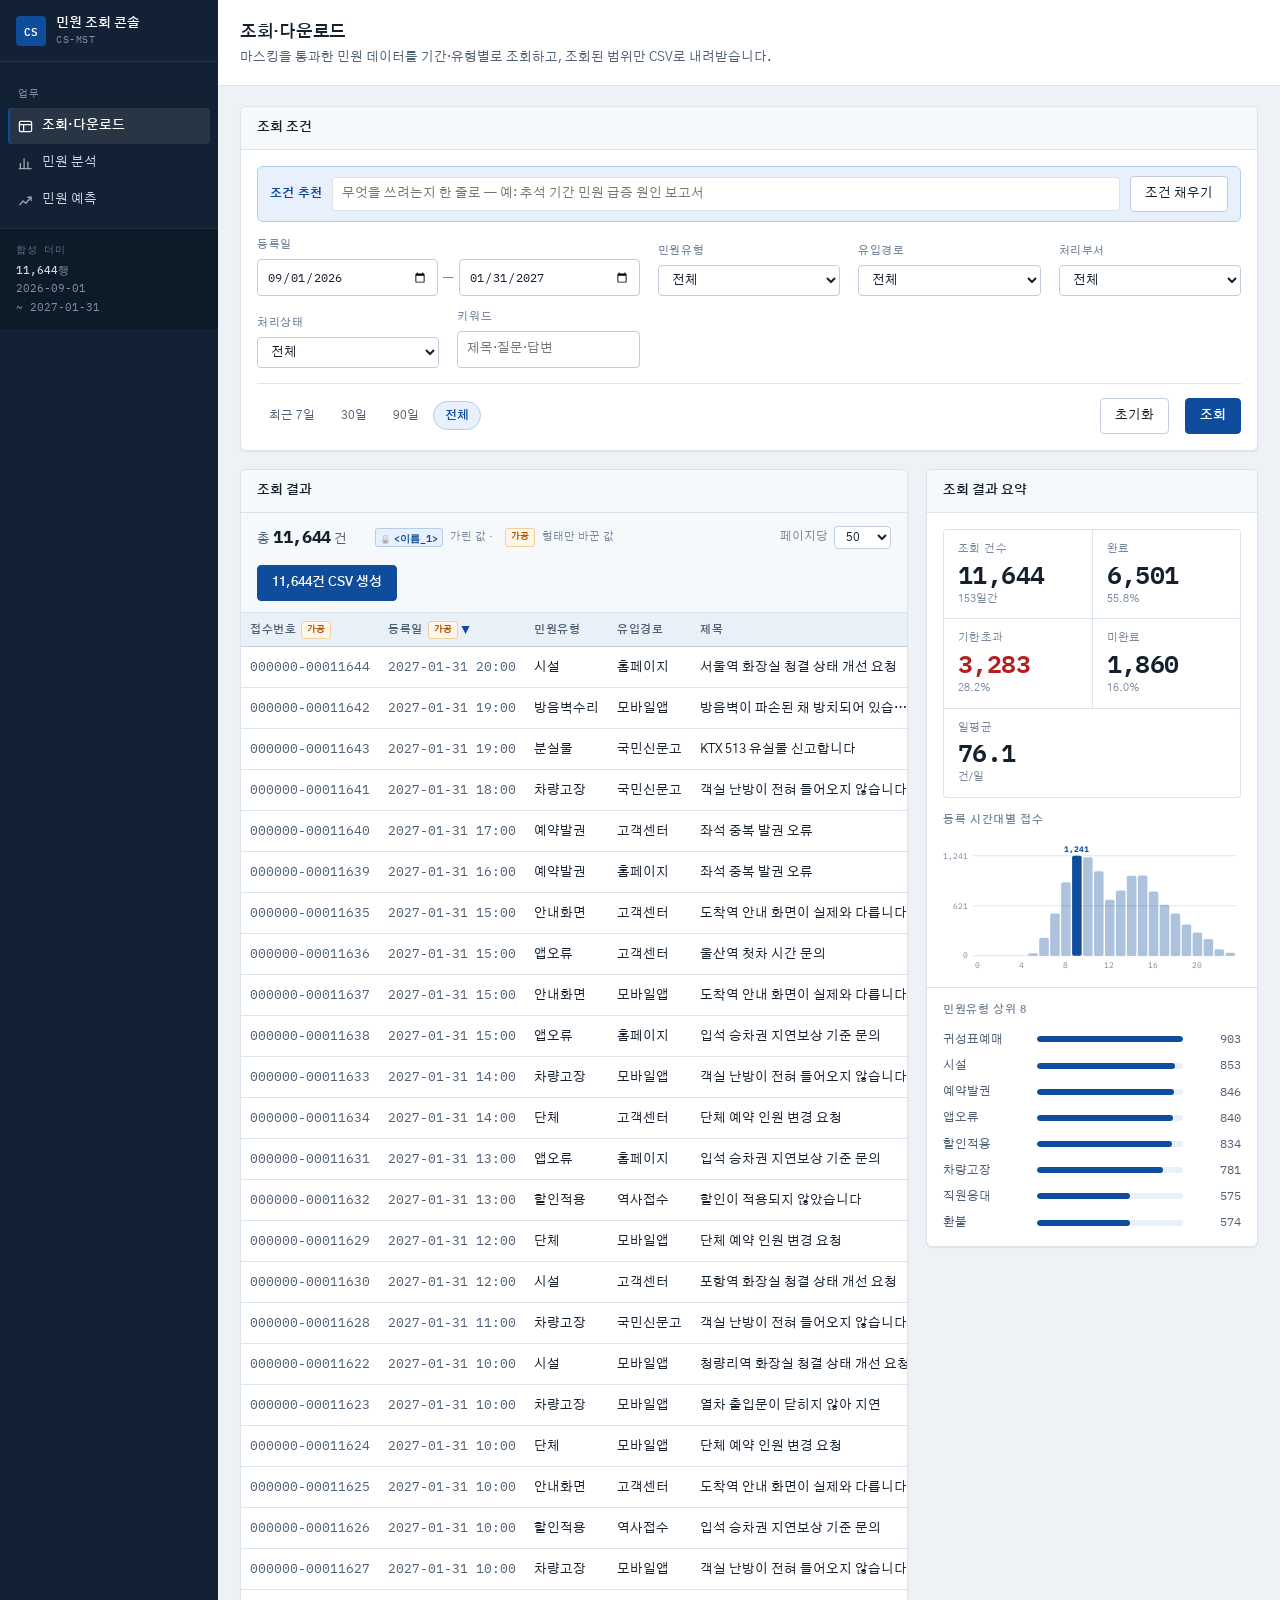
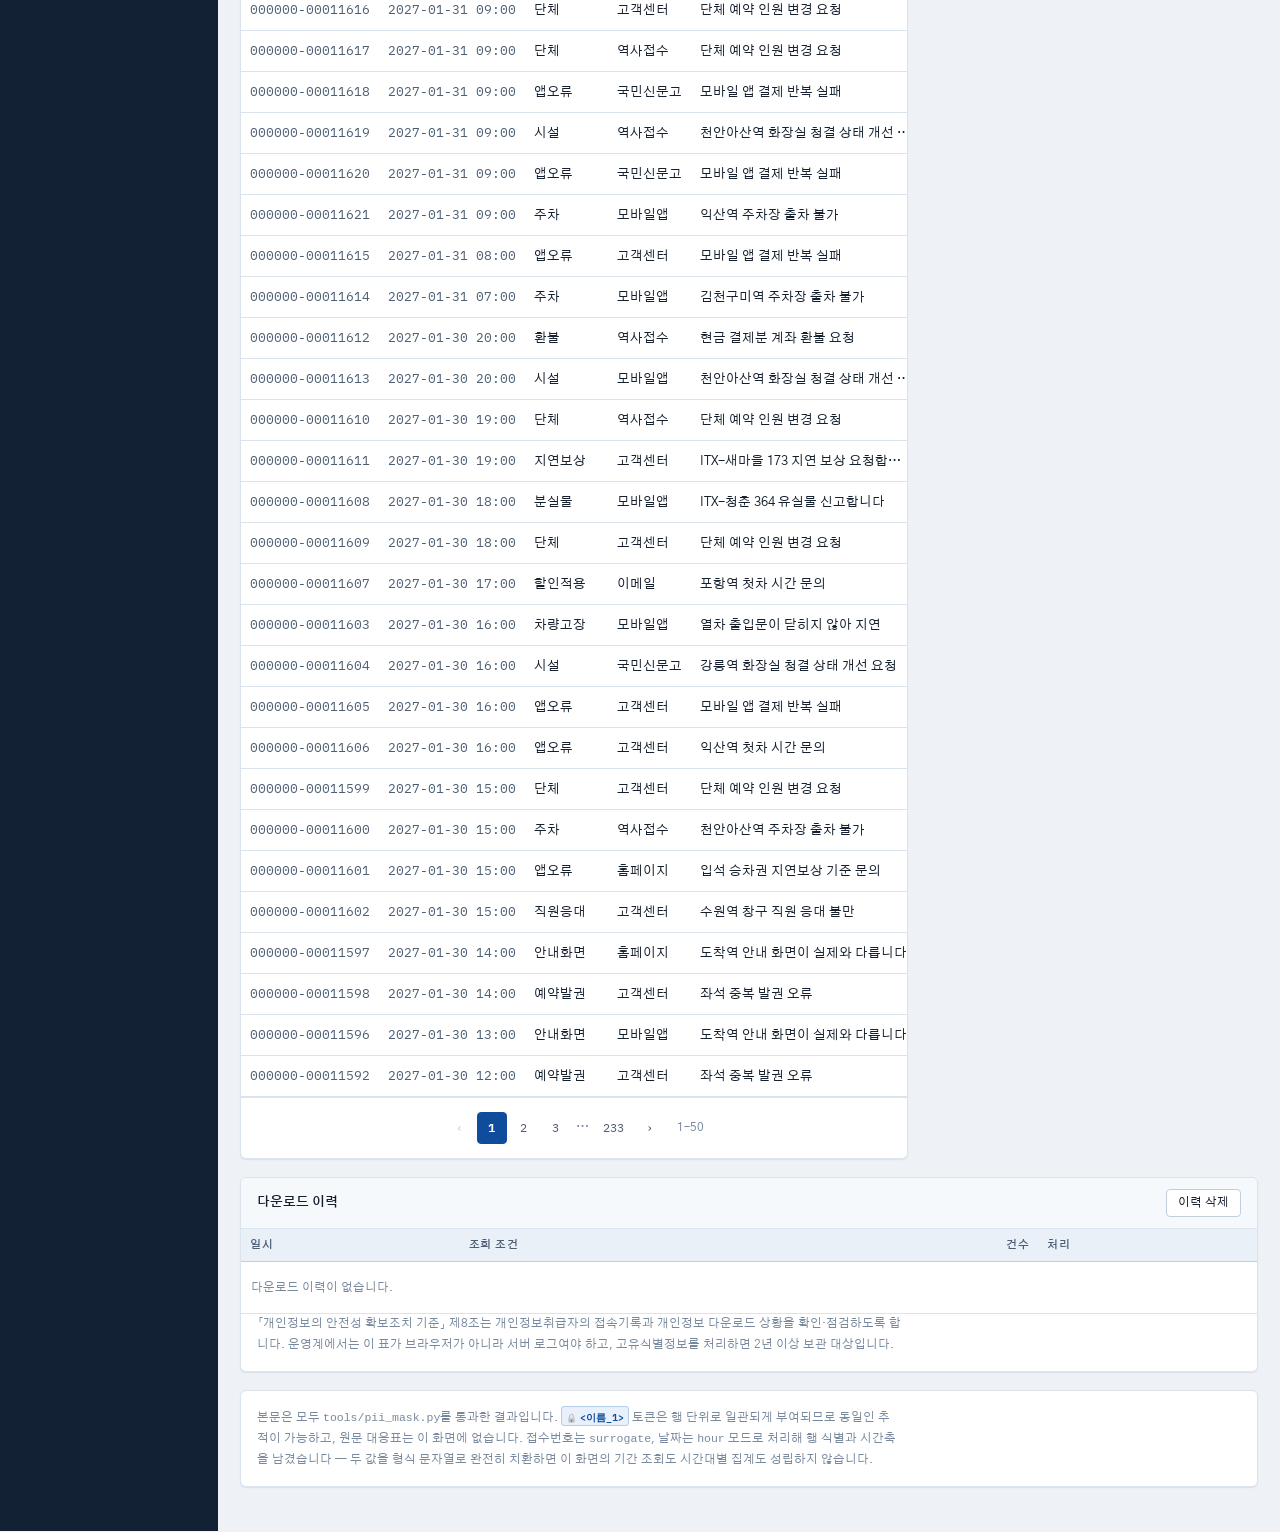
==== commit df689b92: "사내 피드백 반영 - 실제 부서 체계, 슬림 데이터, 마스킹 표시, 대조 도구" ====
--- a/index.html
+++ b/index.html
@@ -87,6 +87,7 @@
       <div class="card-hd"><h3>조회 결과</h3></div>
       <div class="resline">
         <span class="c">총 <b id="total">0</b> 건</span>
+        <span class="mlegend"><span class="tok">&lt;이름_1&gt;</span> 가린 값 · <i class="mk">가공</i> 형태만 바꾼 값</span>
         <span class="sp"></span>
         <span class="pg"><label for="pgsize">페이지당</label>
           <select id="pgsize"><option>20</option><option selected>50</option><option>100</option></select></span>
@@ -96,8 +97,8 @@
       <div class="tscroll">
         <table class="grid">
           <thead><tr>
-            <th class="so" data-sort="접수번호">접수번호<span class="ar" data-ar="접수번호"></span></th>
-            <th class="so" data-sort="등록일">등록일<span class="ar" data-ar="등록일"></span></th>
+            <th class="so" data-sort="접수번호">접수번호<i class="mk" title="원본 접수번호가 아닙니다. 행을 구분하기 위한 대체키로 바꿨습니다.">가공</i><span class="ar" data-ar="접수번호"></span></th>
+            <th class="so" data-sort="등록일">등록일<i class="mk" title="분·초를 잘라 시(時) 단위로 맞췄습니다. 시간대별 집계를 남기기 위한 처리입니다.">가공</i><span class="ar" data-ar="등록일"></span></th>
             <th>민원유형</th><th>유입경로</th><th>제목</th><th>처리부서</th><th>완료유형</th><th>상태</th>
           </tr></thead>
           <tbody id="rows"><tr><td colspan="8" style="padding:0">
@@ -207,7 +208,7 @@
 
   <section class="card" id="an-sec-heat">
     <div class="card-hd"><h3>부서 부하 · 주별 접수와 기한초과율</h3><span class="sp"></span>
-      <span class="sub">칸 색 = 접수량 · 칸 숫자 = 기한초과율</span></div>
+      <span class="sub" id="an-heat-sub">칸 색 = 접수량 · 칸 숫자 = 기한초과율</span></div>
     <div class="card-bd">
       <div class="tscroll"><table class="heat" id="an-heat"></table></div>
       <div class="scale"><span>접수량</span><span class="sw" id="an-sw"></span><span>적음 → 많음</span>
@@ -253,6 +254,23 @@
 const DL_SYNC_LIMIT = 3000;
 let DATA = [], view = [], page = 1, sortKey = "등록일", sortDir = -1;
 
+/* ---------- 본문은 필요할 때만 ----------
+   목록과 분석 화면은 민원 본문(질문·답변)을 쓰지 않는다. 본문이 전체
+   글자수의 57% 라서, 처음부터 다 받으면 쓰지도 않는 값이 메모리의 대부분을
+   차지한다(34,635행 기준 228MB → 14MB). 상세 패널·본문 검색·CSV 생성,
+   이 세 가지에서만 전체 파일을 받는다. */
+let FULL = null, fullPromise = null;
+function ensureFull(){
+  if (FULL) return Promise.resolve(FULL);
+  if (!fullPromise) fullPromise = loadCSV('data/masked_seasonal.csv').then(rows => {
+    FULL = new Map((rows || []).map(r => [r['접수번호'], r]));
+    return FULL;
+  });
+  return fullPromise;
+}
+/* 슬림 행에 본문을 얹어 돌려준다. 아직 안 받았으면 슬림 그대로. */
+const withBody = r => (FULL && FULL.get(r['접수번호'])) || r;
+
 /* ---------- 데이터 출처 ----------
    정적 모드  CSV 를 통째로 받아 브라우저가 거른다 (GitHub Pages 데모)
    서버 모드  /api 로 질의한다. 한 페이지씩만 내려오고 집계도 서버가 한다.
@@ -295,7 +313,11 @@
     if (c.ch   && r['유입경로'] !== c.ch) return false;
     if (c.dept && r['처리부서'] !== c.dept) return false;
     if (c.stat && status(r)[1] !== c.stat) return false;
-    if (kw && !(r['제목'] + r['질문'] + r['답변']).toLowerCase().includes(kw)) return false;
+    if (kw){
+      const f = FULL && FULL.get(r['접수번호']);
+      const hay = f ? (f['제목'] + f['질문'] + f['답변']) : (r['제목'] || '');
+      if (!hay.toLowerCase().includes(kw)) return false;
+    }
     return true;
   });
   sortView(); page = 1; TOTAL = view.length; SUM = null;
@@ -304,6 +326,7 @@
 /* 조회 → 렌더를 한 묶음으로. 서버 모드에서만 비동기다. */
 async function refresh(resetPage){
   if (resetPage !== false) page = 1;
+  if (!SERVER && conds().kw) await ensureFull();   // 본문 검색은 본문이 있어야 한다
   if (SERVER) await fetchPage(); else applyFilter();
   render();
 }
@@ -423,8 +446,19 @@
 }
 
 /* ---------- 상세 ---------- */
-function openDrawer(i){
-  const r = view[i]; if (!r) return;
+/* 이 건에서 무엇을 가렸는지 한 줄로 먼저 보여준다. 본문을 읽기 전에
+   어디가 원본이 아닌지 알아야 오해가 없다. */
+function maskBadge(r){
+  const m = maskSummary(r);
+  const parts = m.map(([k, n]) => `<b>${esc(k)}</b>${n > 1 ? ' ' + n : ''}`).join(' · ');
+  return `<div class="mbadge"><span class="t">이 건에서 가린 것</span>`
+       + (parts ? `<span class="v">${parts}</span>` : `<span class="v none">없음</span>`)
+       + `<span class="x">접수번호·날짜는 전 행이 가공됨</span></div>`;
+}
+async function openDrawer(i){
+  const slim = view[i]; if (!slim) return;
+  await ensureFull();
+  const r = withBody(slim);
   const [lab, cls] = status(r);
   const kv = ['접수번호','등록일','접수일','처리기한','완료일','민원유형','유입경로','고객요구유형',
               '상위완료유형','완료유형','처리부서','처리자']
@@ -435,6 +469,7 @@
         <span class="st st-${cls}">${lab}</span>
         <button class="x" data-close aria-label="닫기">✕</button></div>
       <div class="dw-b">
+        ${maskBadge(r)}
         <div class="kv">${kv}</div>
         <div class="blk"><h4>제목</h4><p>${tokens(r['제목'])}</p></div>
         <div class="blk"><h4>질문</h4><p>${tokens(r['질문'])}</p></div>
@@ -509,10 +544,11 @@
   $('pg-msg').textContent = '시간이 초과되었습니다. 잠시 후 다시 시도해 주세요.';
 }
 
-function doDownload(){
+async function doDownload(){
   if (SERVER) return doDownloadServer();
   const n = view.length; if (!n) return;
-  const name = fileName(n), rows = view.slice();
+  await ensureFull();                      // 반출본에는 본문이 들어가야 한다
+  const name = fileName(n), rows = view.map(withBody);
   if (n > DL_SYNC_LIMIT){
     $('dl-zone').innerHTML = `<div class="dlbox">
       <div class="h"><span class="fn">다운로드 요청 접수</span>
@@ -677,7 +713,7 @@
     DATA_RANGE = fc.range;
     $('sgbar').hidden = true;          // 추천은 브라우저에 올라온 행으로 계산한다
   } else {
-    DATA = await loadCSV('data/masked_seasonal.csv') || [];
+    DATA = await loadCSV('data/slim.csv') || [];
     if (DATA.length){
       $('src').innerHTML = `<span class="lbl">합성 더미</span><b>${nf(DATA.length)}</b>행<br>${esc(day(DATA[0]['등록일']))}<br>~ ${esc(day(DATA[DATA.length - 1]['등록일']))}`;
     } else {
--- a/assets/console.css
+++ b/assets/console.css
@@ -596,3 +596,34 @@
 /* 일별 추이는 153개 막대를 담아야 해서 최소 640px 가 필요하다. 좁은 화면에서
    페이지 전체가 밀리지 않도록 차트 영역 안에서만 가로로 움직이게 한다. */
 #an-trend{overflow-x:auto;overflow-y:hidden}
+
+/* 부서 부하 — 모수가 적은 부서는 흐리게 두고 비율 대신 '모수 부족'을 적는다.
+   한 달에 몇 건 들어오는 부서의 50% 는 비율이 아니라 잡음이다. */
+.heat tr.thin th.dn{color:var(--text-3)}
+.heat tr.thin td{opacity:.72}
+.heat th.dn em.ext{display:inline-block;margin-left:6px;padding:1px 5px;border-radius:3px;
+  font-style:normal;font-size:9.5px;font-weight:700;background:var(--surface-3);color:var(--text-3)}
+.heat .thinnote{font-size:10.5px;color:var(--text-3);border-bottom:1px dotted var(--border-2);cursor:help}
+.heat td.tot{font-family:var(--mono);font-size:11px;text-align:right;padding-left:10px}
+
+/* ── 마스킹 표시 ────────────────────────────────────────────────────
+   무엇을 가렸는지가 눈에 띄어야 한다. 더 중요한 건 '가공했는데 표시가
+   없던 것'이다 — 접수번호는 대체키이고 등록일은 시 단위로 잘렸는데
+   화면에서는 원본처럼 보였다. */
+.tok{font-weight:600;border:1px solid var(--brand-line);padding:0 4px;border-radius:3px}
+.tok::before{content:"🔒";font-size:.85em;margin-right:3px;filter:grayscale(1) opacity(.65)}
+i.mk{display:inline-block;margin-left:5px;padding:1px 5px;border-radius:3px;cursor:help;
+  font-style:normal;font-size:9px;font-weight:700;letter-spacing:.02em;
+  background:var(--warn-bg);color:var(--warn);border:1px solid var(--warn-line);vertical-align:1px}
+.mlegend{display:inline-flex;align-items:center;gap:7px;margin-left:14px;
+  font-size:10.5px;color:var(--text-3);white-space:nowrap}
+.mlegend .tok{font-size:10px}
+.mbadge{display:flex;align-items:baseline;flex-wrap:wrap;gap:6px 10px;margin-bottom:14px;
+  padding:9px 12px;border-radius:7px;background:var(--brand-50);border:1px solid var(--brand-line)}
+.mbadge .t{font-size:10.5px;font-weight:700;color:var(--brand)}
+.mbadge .v{font-size:12px;color:var(--text)}
+.mbadge .v b{font-weight:700}
+.mbadge .v.none{color:var(--text-3)}
+.mbadge .x{flex-basis:100%;font-size:10.5px;color:var(--text-3);margin-top:1px}
+/* 서랍은 폭이 좁다. 설명을 옆에 붙이면 한 글자씩 쪼개져 내려간다. */
+@media (max-width:900px){.mlegend{display:none}}
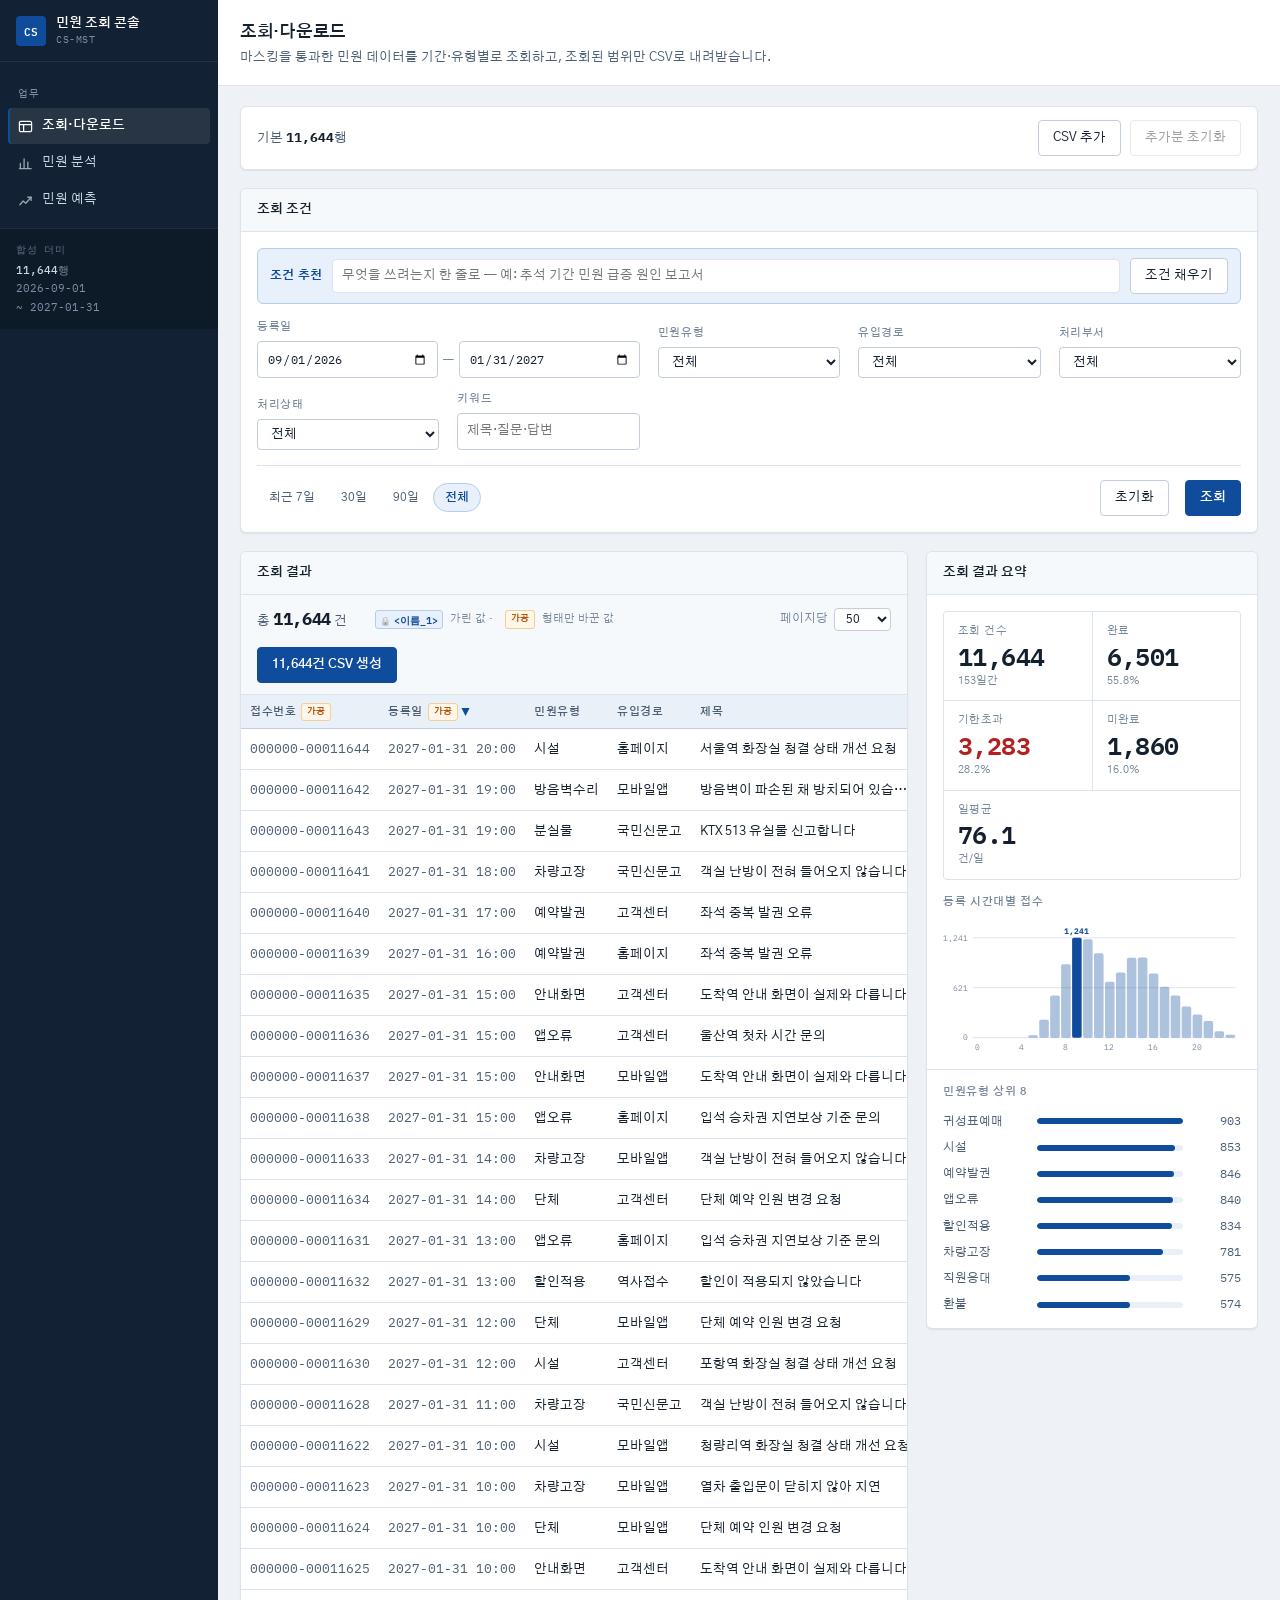
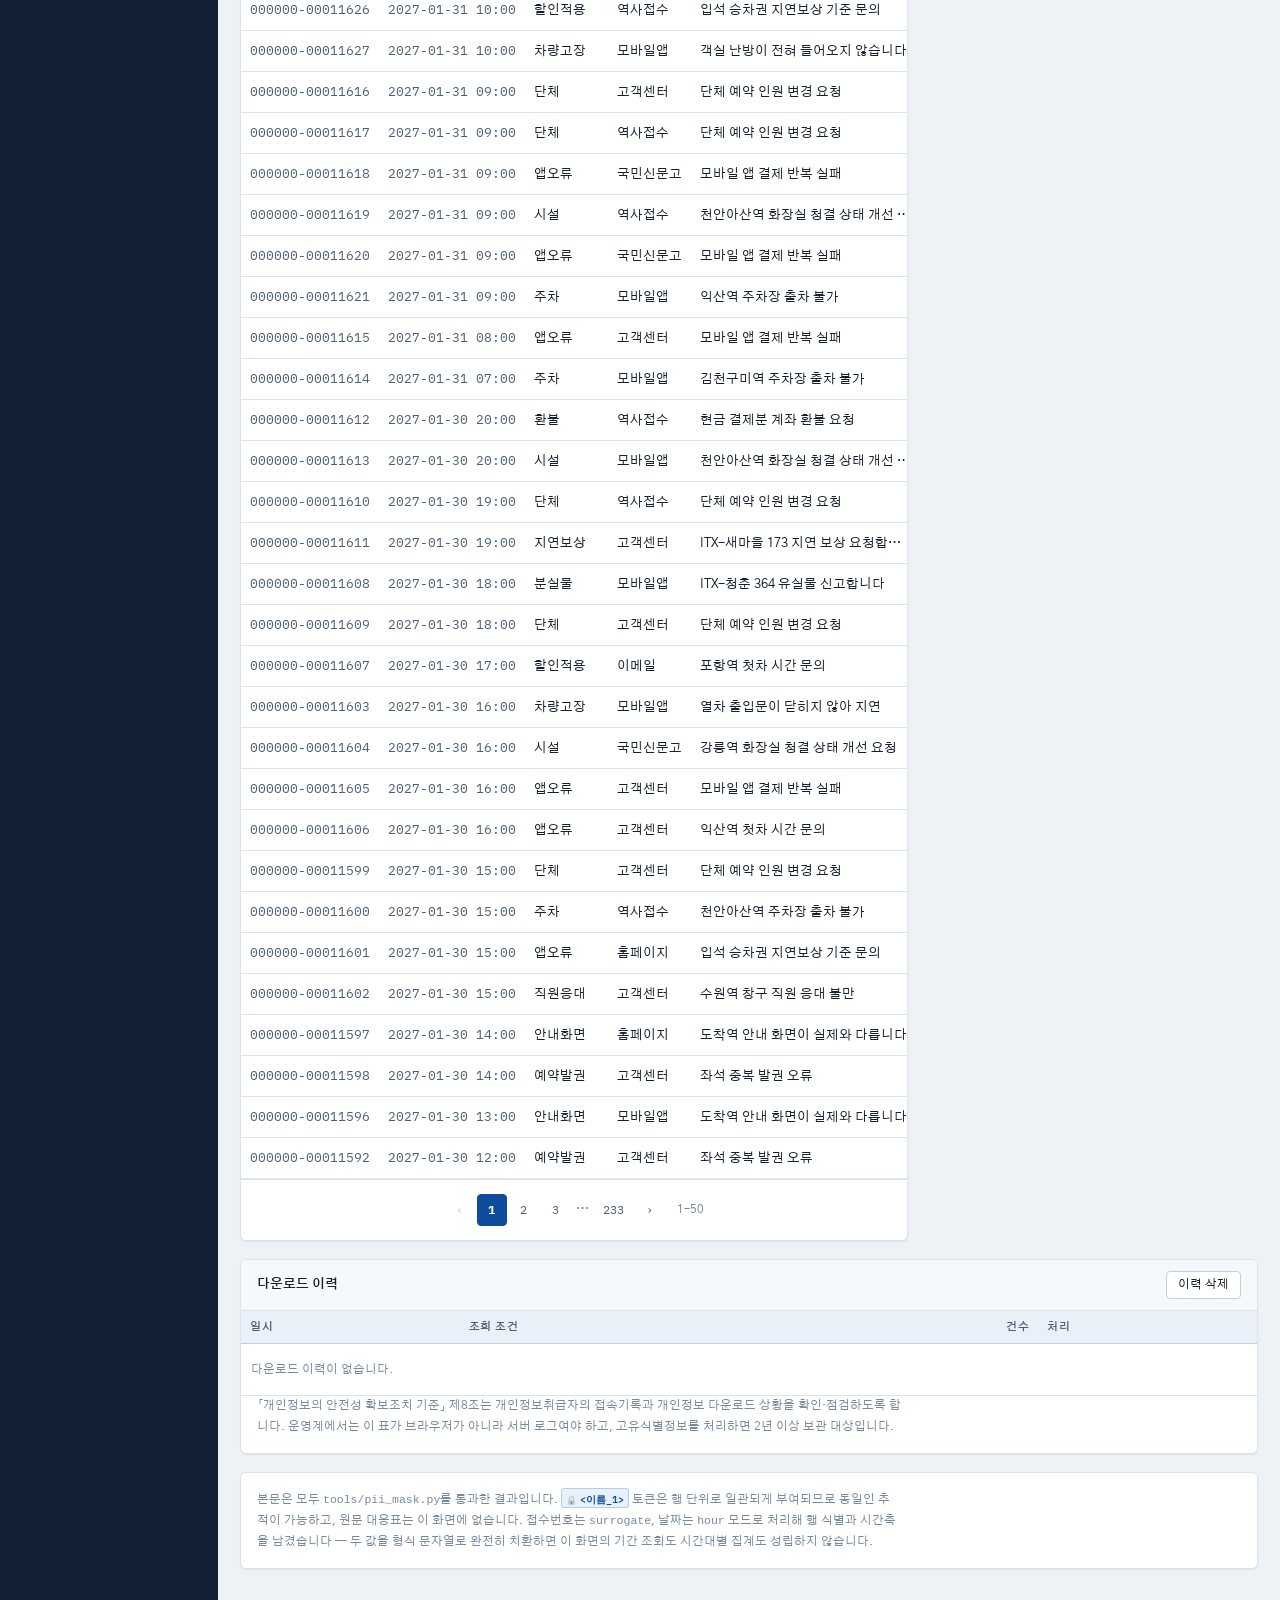
==== commit 704edd8c: "CSV 추가·초기화 기능 - 받기 전 컬럼·개인정보 검사" ====
--- a/index.html
+++ b/index.html
@@ -45,6 +45,17 @@
     <div class="phead-act" id="phead-act"></div>
   </header>
   <div class="content" id="view-search">
+  <section class="card">
+    <div class="card-bd dmrow">
+      <span class="dmstat" id="dm-stat">데이터를 불러오는 중…</span>
+      <span class="sp"></span>
+      <input type="file" id="dm-file" accept=".csv,text/csv" hidden>
+      <button class="btn" id="dm-add">CSV 추가</button>
+      <button class="btn" id="dm-reset">추가분 초기화</button>
+    </div>
+    <div class="dmmsg" id="dm-msg" hidden></div>
+  </section>
+
 <section class="card">
     <div class="card-hd"><h3>조회 조건</h3></div>
     <div class="card-bd">
@@ -248,6 +259,7 @@
 
 <script src="assets/common.js"></script>
 <script src="assets/suggest.js"></script>
+<script src="assets/ingest.js"></script>
 <script src="assets/analysis.js"></script>
 <script>
 'use strict';
@@ -276,6 +288,7 @@
    서버 모드  /api 로 질의한다. 한 페이지씩만 내려오고 집계도 서버가 한다.
    부트에서 /api/health 응답 여부로 가른다. 화면 코드는 둘을 구분하지 않는다. */
 let SERVER = false, TOTAL = 0, SUM = null, DATA_RANGE = null;
+let BASE_N = 0, ADDED_N = 0;
 
 function qs(c, extra){
   const p = new URLSearchParams();
@@ -694,6 +707,76 @@
 $('dw-host').addEventListener('click', e => { if (e.target.closest('[data-close]')) closeDrawer(); });
 document.addEventListener('keydown', e => { if (e.key === 'Escape') closeDrawer(); });
 
+/* ---------- 데이터 관리 ----------
+   더한 데이터는 이 브라우저에만 쌓인다. 서버가 없으므로 다른 PC 에는
+   보이지 않는다. 받기 전에 컬럼과 개인정보를 검사하고, 통과한 것만 넣는다.
+
+   넣거나 지운 뒤에는 새로고침한다. 선택지 목록·기간 경계·분석 집계가 전부
+   데이터에서 파생되는데, 그것들을 일일이 고쳐 맞추다 하나를 빠뜨리면
+   화면마다 다른 숫자가 나온다. 다시 읽는 편이 확실하다. */
+const DM_MSG = 'dm-msg-after-reload';
+
+function dmShow(kind, html){
+  const box = $('dm-msg');
+  box.hidden = false;
+  box.className = 'dmmsg ' + kind;
+  box.innerHTML = html;
+}
+function dmStat(){
+  const el = $('dm-stat');
+  if (SERVER){ el.textContent = '서버 모드 — 데이터는 서버에서 관리합니다'; 
+    $('dm-add').disabled = $('dm-reset').disabled = true; return; }
+  el.innerHTML = `기본 <b>${nf(BASE_N)}</b>행`
+    + (ADDED_N ? ` · 추가 <b class="plus">${nf(ADDED_N)}</b>행` : '')
+    + (ADDED_N && Ingest.isMemOnly() ? ' <em class="warnx">(이 창에서만 유지)</em>' : '');
+  $('dm-reset').disabled = !ADDED_N;
+}
+
+$('dm-add').onclick = () => $('dm-file').click();
+$('dm-file').onchange = async e => {
+  const f = e.target.files[0];
+  e.target.value = '';                       // 같은 파일을 다시 골라도 동작하게
+  if (!f) return;
+  dmShow('busy', '읽는 중…');
+  const r = await Ingest.addFile(f);
+  if (!r.ok){
+    const detail = (r.leaks || []).map(x =>
+      `<li><b>${esc(x.kind)}</b> — ${x.at.map(n => n + '행').join(', ')} 등</li>`).join('');
+    dmShow('bad', `<b>${esc(r.error)}</b>`
+      + (detail ? `<ul class="leaks">${detail}</ul>`
+         + `<p>본문에 가려지지 않은 값이 남아 있습니다. `
+         + `<code>tools/pii_mask.py</code> 로 마스킹한 뒤 다시 올려 주세요.</p>` : '')
+      + (r.leaks ? '' : `<p class="need">필요한 열: ${Ingest.REQUIRED.join(', ')}</p>`));
+    return;
+  }
+  try { sessionStorage.setItem(DM_MSG, JSON.stringify(
+    { kind: 'good', text: `${esc(f.name)} — ${nf(r.added)}행을 추가했습니다.`
+      + (r.memOnly ? ' 이 브라우저가 저장소를 막아 두어, 창을 닫으면 사라집니다.' : '') })); } catch (e2){}
+  location.reload();
+};
+
+let dmArmed = false;
+$('dm-reset').onclick = () => {
+  if (!dmArmed){
+    dmArmed = true;
+    $('dm-reset').textContent = '정말 지웁니다';
+    $('dm-reset').classList.add('danger');
+    dmShow('warn', `추가한 <b>${nf(ADDED_N)}</b>행을 지우고 기본 데이터만 남깁니다. `
+      + `기본 데이터는 그대로입니다. 한 번 더 누르면 지워집니다.`);
+    setTimeout(() => {           // 실수로 두 번 누르는 것을 막는다
+      dmArmed = false;
+      $('dm-reset').textContent = '추가분 초기화';
+      $('dm-reset').classList.remove('danger');
+    }, 6000);
+    return;
+  }
+  Ingest.clear().then(() => {
+    try { sessionStorage.setItem(DM_MSG, JSON.stringify(
+      { kind: 'good', text: '추가한 데이터를 모두 지웠습니다.' })); } catch (e){}
+    location.reload();
+  });
+};
+
 /* ---------- 부트 ---------- */
 (async function boot(){
   // 서버가 붙어 있으면 서버 모드. 없으면 CSV 를 받아 브라우저가 거르는 정적 모드.
@@ -714,6 +797,11 @@
     $('sgbar').hidden = true;          // 추천은 브라우저에 올라온 행으로 계산한다
   } else {
     DATA = await loadCSV('data/slim.csv') || [];
+    BASE_N = DATA.length;
+    try {
+      const extra = await Ingest.load();
+      if (extra.length){ ADDED_N = extra.length; DATA = DATA.concat(extra); }
+    } catch (e){ /* 저장소를 못 읽으면 기본 데이터로 간다 */ }
     if (DATA.length){
       $('src').innerHTML = `<span class="lbl">합성 더미</span><b>${nf(DATA.length)}</b>행<br>${esc(day(DATA[0]['등록일']))}<br>~ ${esc(day(DATA[DATA.length - 1]['등록일']))}`;
     } else {
@@ -721,6 +809,11 @@
     }
     fillSelects();
   }
+  dmStat();
+  try {
+    const m = sessionStorage.getItem(DM_MSG);
+    if (m){ sessionStorage.removeItem(DM_MSG); const o = JSON.parse(m); dmShow(o.kind, o.text); }
+  } catch (e){}
   setPreset(0); renderHist(); await refresh();
   Analysis.init(SERVER ? [] : DATA);   // 같은 DATA 를 넘긴다 — CSV 를 다시 받지 않는다
 })();
--- a/assets/console.css
+++ b/assets/console.css
@@ -545,47 +545,6 @@
 .sumbar .brief li{color:var(--text-2)}
 .sumbar .brief li::marker{color:var(--warn-line)}
 
-/* ── 대응 방안 카드 ─────────────────────────────────────────────── */
-.pcards{display:grid;grid-template-columns:repeat(4,minmax(0,1fr));gap:13px;padding:14px 16px;
-  align-items:start}   /* 한 장을 펼쳐도 같은 줄의 나머지가 늘어나지 않게 */
-@media (max-width:1380px){.pcards{grid-template-columns:repeat(3,minmax(0,1fr))}}
-@media (max-width:1040px){.pcards{grid-template-columns:repeat(2,minmax(0,1fr))}}
-@media (max-width:680px){.pcards{grid-template-columns:1fr}}
-.pcard{display:flex;flex-direction:column;gap:7px;min-width:0;
-  background:var(--surface);border:1px solid var(--border);border-top:3px solid var(--border-2);
-  border-radius:9px;padding:13px 15px 12px}
-.pcard.crit{border-top-color:var(--crit)}
-.pcard.warn{border-top-color:var(--warn)}
-.pcard .ph{display:flex;align-items:center;gap:7px}
-.pcard .ph .sp{flex:1;min-width:0}
-.pcard .ph>b{font-size:13.5px;font-weight:700;color:var(--text);white-space:nowrap}
-.pchip{flex:none;font-size:10px;font-weight:700;padding:2px 7px;border-radius:999px;
-  background:var(--surface-3);color:var(--text-3)}
-.pcard.crit .pchip{background:var(--crit-bg);color:var(--crit)}
-.pcard.warn .pchip{background:var(--warn-bg);color:var(--warn)}
-.pcard .pnum{font-family:var(--mono);font-size:11.5px;color:var(--text-3);
-  display:flex;align-items:center;flex-wrap:wrap;gap:3px}
-.pcard .pnum b{font-size:20px;font-weight:700;color:var(--text);letter-spacing:-.02em}
-.pcard.crit .pnum b{color:var(--crit)}
-.pcard.warn .pnum b{color:var(--warn)}
-.pcard .pnum s{text-decoration:none;color:var(--text-3)}
-.pcard .pact{margin:0;font-size:12.5px;line-height:1.5;color:var(--text)}
-.pcard .pact::before{content:"→ ";color:var(--text-3)}
-.pcard .pmeta{display:flex;flex-wrap:wrap;gap:4px 10px;font-size:11px;color:var(--text-2)}
-.pcard .pmeta .when{color:var(--text-3)}
-.pcard button.is{align-self:flex-start;background:none;border:0;padding:2px 0;
-  font:inherit;font-size:11px;color:var(--text-3);cursor:pointer}
-.pcard button.is::after{content:" ▸"}
-.pcard button.is[aria-expanded=true]::after{content:" ▾"}
-.pcard button.is:hover{color:var(--brand)}
-.pcard .pd{border-top:1px solid var(--border);padding-top:9px;font-size:11.5px;line-height:1.6;color:var(--text-2)}
-.pcard .pd p{margin:0 0 5px}
-.pcard .pd b{color:var(--text)}
-.pcard.open{box-shadow:var(--shadow-lg)}
-.pcard .ago{background:none;border:0;padding:0;font:inherit;font-size:10.5px;
-  color:var(--text-3);cursor:pointer;white-space:nowrap}
-.pcard .ago:hover{color:var(--brand);text-decoration:underline}
-
 /* 유형 지도 — 칸마다 종 수가 크게 달라 짧은 칸이 억지로 늘어나며 빈 공간이
    생겼다. 1px 간격으로 구분선을 그리던 방식을 칸별 테두리로 바꾸고
    늘이지 않는다. */
@@ -627,3 +586,24 @@
 .mbadge .x{flex-basis:100%;font-size:10.5px;color:var(--text-3);margin-top:1px}
 /* 서랍은 폭이 좁다. 설명을 옆에 붙이면 한 글자씩 쪼개져 내려간다. */
 @media (max-width:900px){.mlegend{display:none}}
+
+/* ── 데이터 관리 (CSV 추가 · 초기화) ───────────────────────────────── */
+.dmrow{display:flex;align-items:center;gap:9px;flex-wrap:wrap;padding-top:13px;padding-bottom:13px}
+.dmstat{font-size:12.5px;color:var(--text-2)}
+.dmstat b{font-family:var(--mono);font-weight:700;color:var(--text)}
+.dmstat b.plus{color:var(--ok)}
+.dmstat em.warnx{font-style:normal;font-size:11px;color:var(--warn)}
+.btn.danger{background:var(--crit);border-color:var(--crit);color:#fff;font-weight:700}
+.btn.danger:hover{filter:brightness(1.08)}
+
+.dmmsg{font-size:12.5px;line-height:1.65;padding:12px 16px;border-top:1px solid var(--border)}
+.dmmsg.busy{color:var(--text-3)}
+.dmmsg.good{background:var(--ok-bg);color:var(--ok)}
+.dmmsg.warn{background:var(--warn-bg);color:var(--warn)}
+.dmmsg.bad{background:var(--crit-bg);color:var(--crit)}
+.dmmsg b{font-weight:700}
+.dmmsg p{margin:6px 0 0;color:var(--text-2)}
+.dmmsg p.need{font-family:var(--mono);font-size:11px}
+.dmmsg code{font-family:var(--mono);font-size:11.5px;background:var(--surface);padding:1px 4px;border-radius:3px}
+.dmmsg ul.leaks{margin:7px 0 0;padding-left:19px}
+.dmmsg ul.leaks li{margin-bottom:2px}
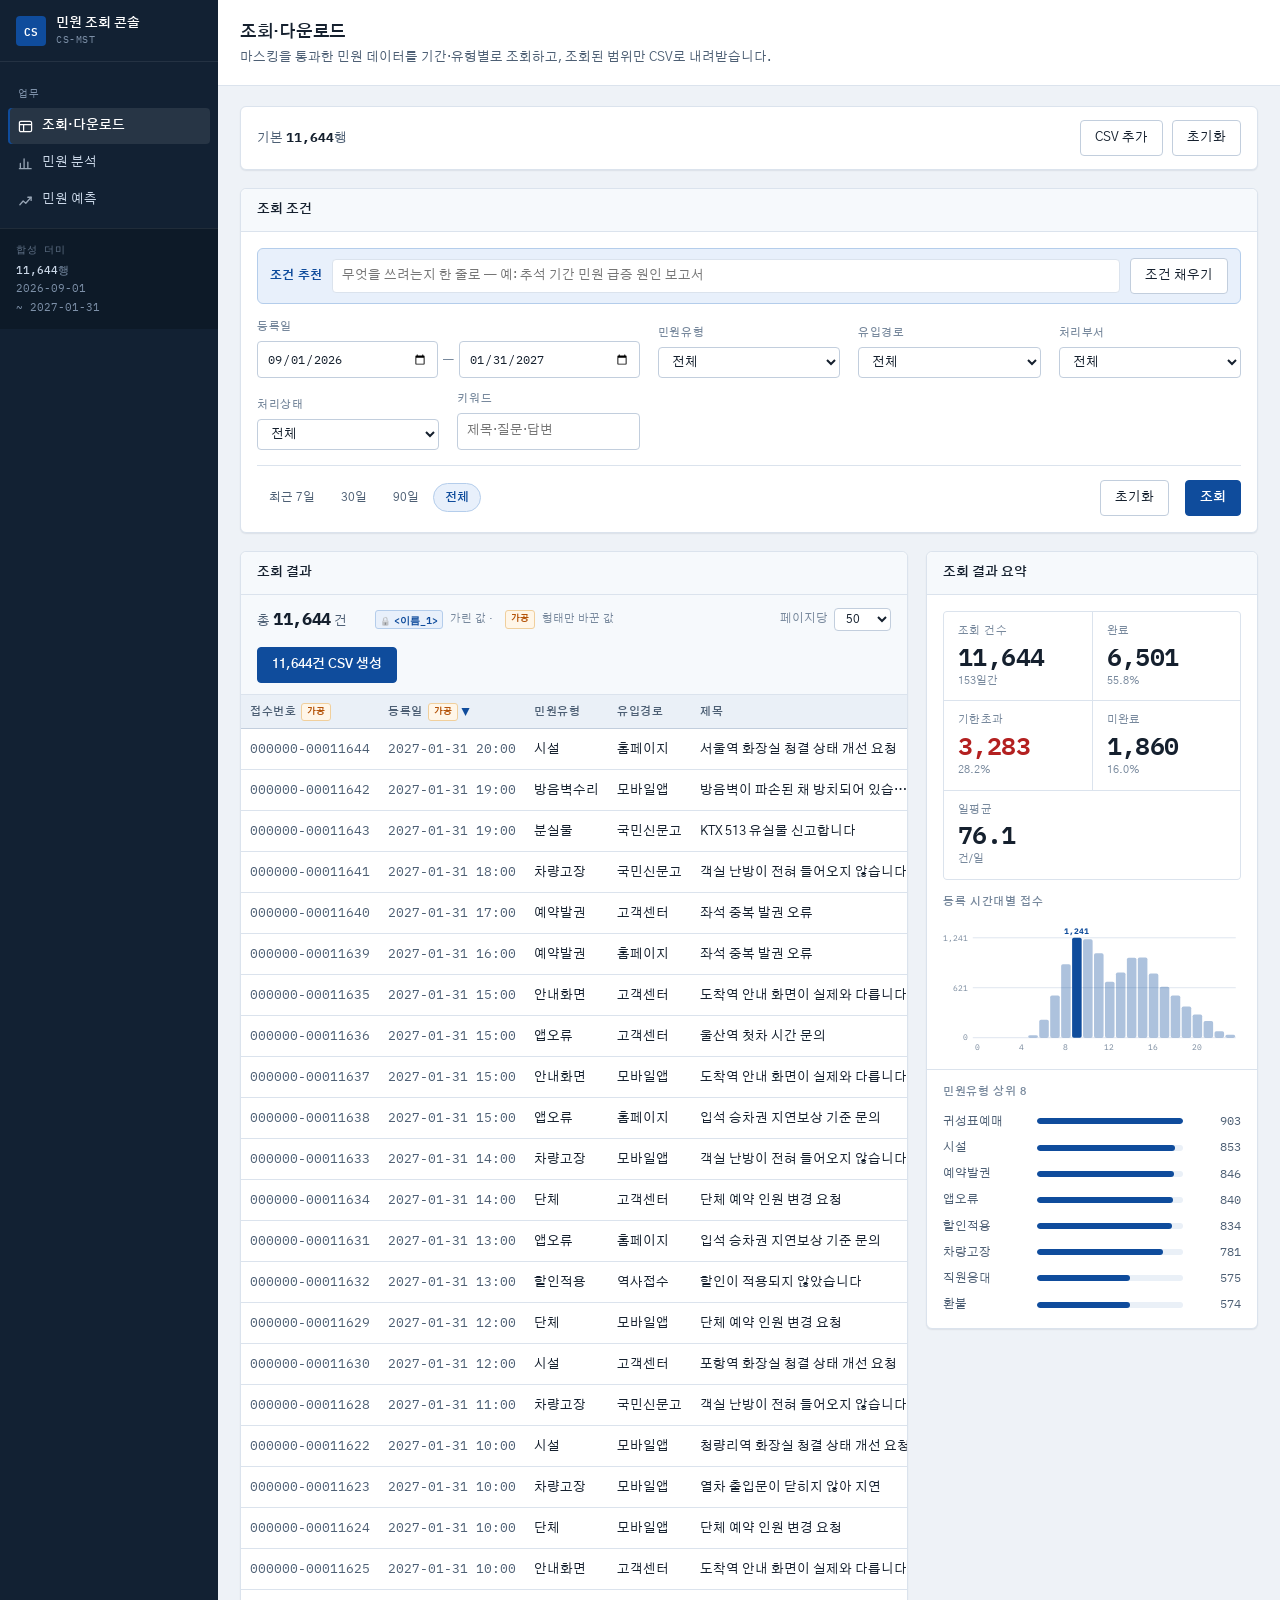
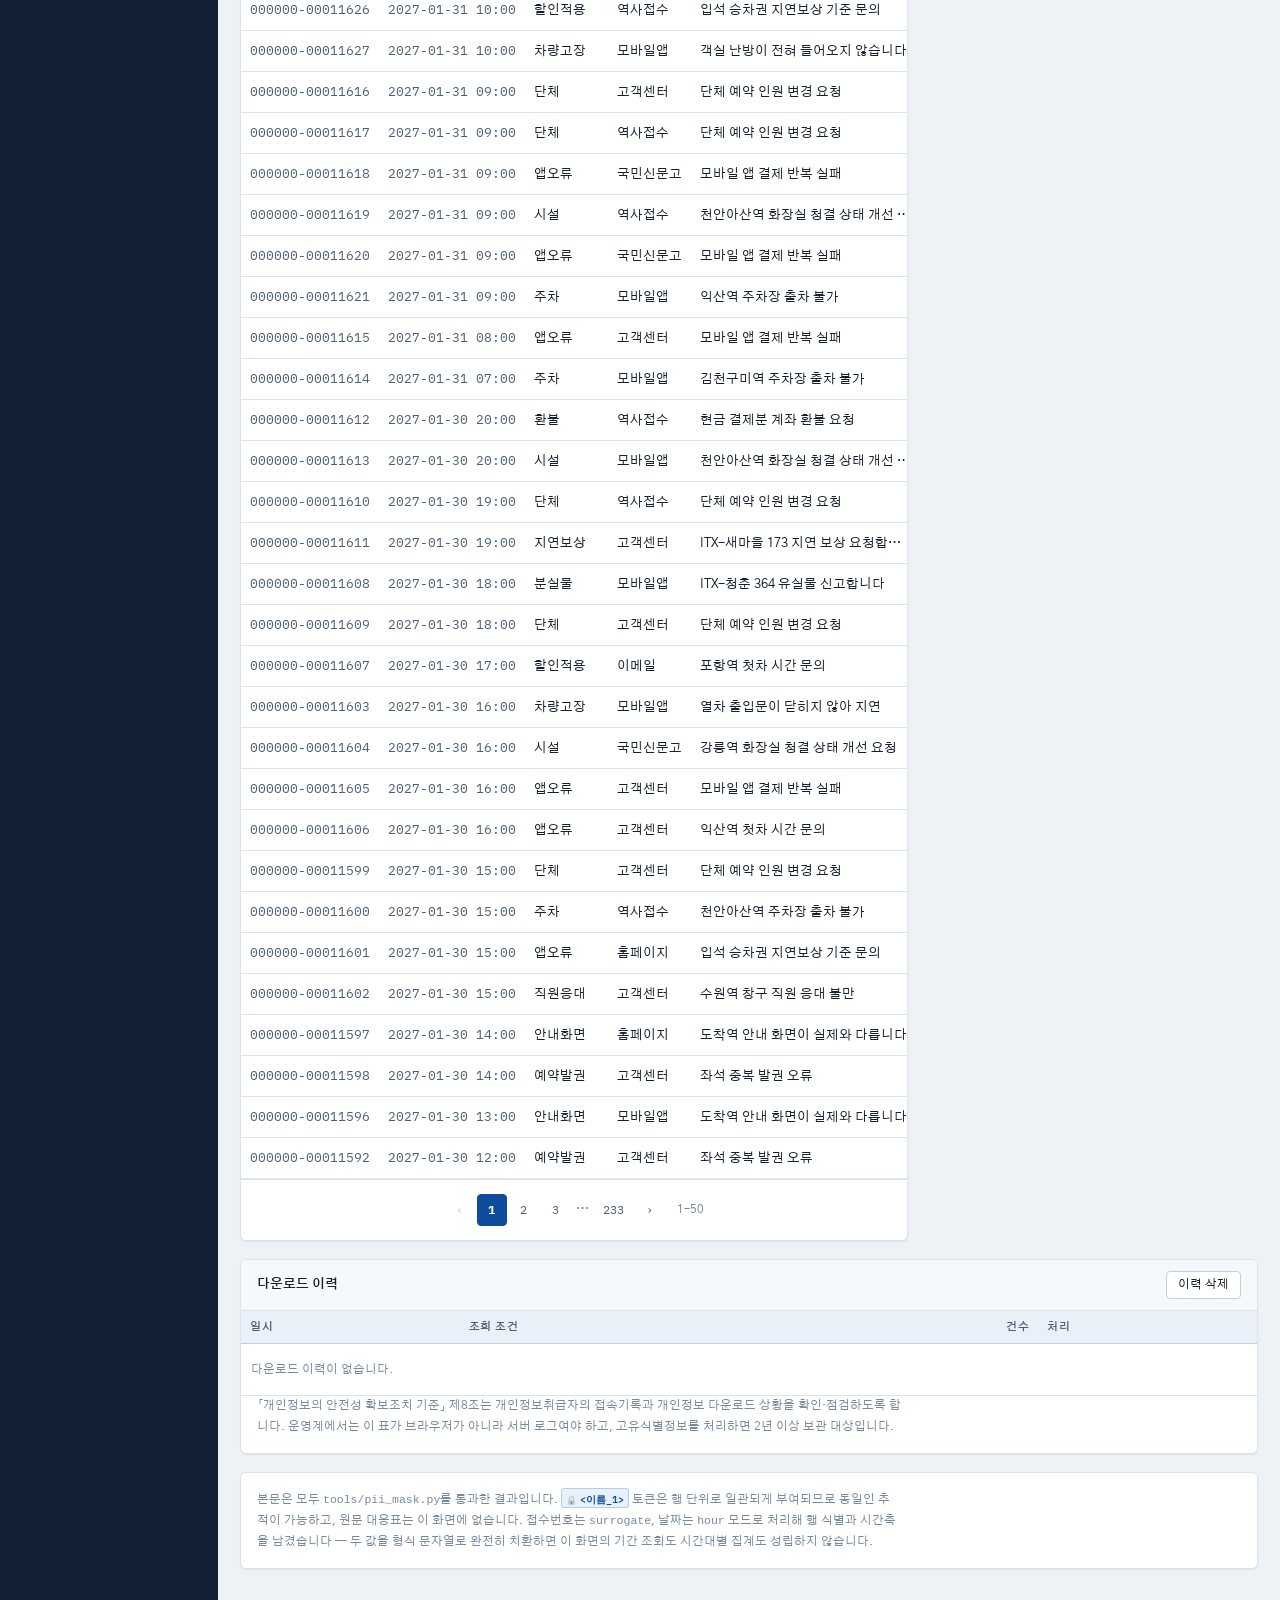
==== commit c355c75e: "CSV 추가·초기화 기능 - 받기 전 검사, 전체 비우기와 복원" ====
--- a/index.html
+++ b/index.html
@@ -51,7 +51,8 @@
       <span class="sp"></span>
       <input type="file" id="dm-file" accept=".csv,text/csv" hidden>
       <button class="btn" id="dm-add">CSV 추가</button>
-      <button class="btn" id="dm-reset">추가분 초기화</button>
+      <button class="btn" id="dm-reset">초기화</button>
+      <button class="btn" id="dm-restore" hidden>기본 데이터 복원</button>
     </div>
     <div class="dmmsg" id="dm-msg" hidden></div>
   </section>
@@ -288,7 +289,7 @@
    서버 모드  /api 로 질의한다. 한 페이지씩만 내려오고 집계도 서버가 한다.
    부트에서 /api/health 응답 여부로 가른다. 화면 코드는 둘을 구분하지 않는다. */
 let SERVER = false, TOTAL = 0, SUM = null, DATA_RANGE = null;
-let BASE_N = 0, ADDED_N = 0;
+let BASE_N = 0, ADDED_N = 0, BASE_HIDDEN = false;
 
 function qs(c, extra){
   const p = new URLSearchParams();
@@ -724,12 +725,15 @@
 }
 function dmStat(){
   const el = $('dm-stat');
-  if (SERVER){ el.textContent = '서버 모드 — 데이터는 서버에서 관리합니다'; 
+  if (SERVER){ el.textContent = '서버 모드 — 데이터는 서버에서 관리합니다';
     $('dm-add').disabled = $('dm-reset').disabled = true; return; }
-  el.innerHTML = `기본 <b>${nf(BASE_N)}</b>행`
+  el.innerHTML = (BASE_HIDDEN
+      ? `기본 데이터 <b class="off">비움</b>`
+      : `기본 <b>${nf(BASE_N)}</b>행`)
     + (ADDED_N ? ` · 추가 <b class="plus">${nf(ADDED_N)}</b>행` : '')
     + (ADDED_N && Ingest.isMemOnly() ? ' <em class="warnx">(이 창에서만 유지)</em>' : '');
-  $('dm-reset').disabled = !ADDED_N;
+  $('dm-reset').disabled = !ADDED_N && !BASE_N;
+  $('dm-restore').hidden = !BASE_HIDDEN;
 }
 
 $('dm-add').onclick = () => $('dm-file').click();
@@ -755,26 +759,35 @@
   location.reload();
 };
 
-let dmArmed = false;
-$('dm-reset').onclick = () => {
-  if (!dmArmed){
-    dmArmed = true;
-    $('dm-reset').textContent = '정말 지웁니다';
-    $('dm-reset').classList.add('danger');
-    dmShow('warn', `추가한 <b>${nf(ADDED_N)}</b>행을 지우고 기본 데이터만 남깁니다. `
-      + `기본 데이터는 그대로입니다. 한 번 더 누르면 지워집니다.`);
-    setTimeout(() => {           // 실수로 두 번 누르는 것을 막는다
-      dmArmed = false;
-      $('dm-reset').textContent = '추가분 초기화';
-      $('dm-reset').classList.remove('danger');
-    }, 6000);
-    return;
-  }
-  Ingest.clear().then(() => {
-    try { sessionStorage.setItem(DM_MSG, JSON.stringify(
-      { kind: 'good', text: '추가한 데이터를 모두 지웠습니다.' })); } catch (e){}
-    location.reload();
-  });
+/* 지우는 범위를 묻는다. 한 버튼으로 둘 다 처리하면 어느 쪽이 실행될지
+   누르는 사람이 알 수 없다. 범위를 보이게 적고 고르게 한다. */
+function dmAskReset(){
+  const parts = [];
+  if (ADDED_N) parts.push(`<button type="button" class="btn btn-sm" data-wipe="added">`
+    + `추가분만 지우기 <em>${nf(ADDED_N)}행</em></button>`);
+  if (BASE_N || ADDED_N) parts.push(`<button type="button" class="btn btn-sm danger" data-wipe="all">`
+    + `전체 비우기 <em>기본 더미까지</em></button>`);
+  parts.push(`<button type="button" class="btn btn-sm" data-wipe="cancel">취소</button>`);
+  dmShow('warn', `<b>무엇을 지울까요?</b>`
+    + `<p>'전체 비우기'는 기본 더미까지 화면에서 뺍니다. 파일이 지워지는 것은 아니라서 `
+    + `'기본 데이터 복원'으로 언제든 되돌릴 수 있습니다.</p>`
+    + `<div class="dmacts">${parts.join('')}</div>`);
+}
+function dmAfter(text){
+  try { sessionStorage.setItem(DM_MSG, JSON.stringify({ kind: 'good', text })); } catch (e){}
+  location.reload();
+}
+$('dm-reset').onclick = dmAskReset;
+$('dm-msg').addEventListener('click', e => {
+  const b = e.target.closest('[data-wipe]'); if (!b) return;
+  const what = b.dataset.wipe;
+  if (what === 'cancel'){ $('dm-msg').hidden = true; return; }
+  if (what === 'added') Ingest.clear().then(() => dmAfter('추가한 데이터를 지웠습니다.'));
+  else Ingest.wipeAll().then(() => dmAfter('데이터를 모두 비웠습니다. 기본 데이터는 복원할 수 있습니다.'));
+});
+$('dm-restore').onclick = () => {
+  Ingest.restoreBase();
+  dmAfter('기본 데이터를 복원했습니다.');
 };
 
 /* ---------- 부트 ---------- */
@@ -796,16 +809,23 @@
     DATA_RANGE = fc.range;
     $('sgbar').hidden = true;          // 추천은 브라우저에 올라온 행으로 계산한다
   } else {
-    DATA = await loadCSV('data/slim.csv') || [];
+    BASE_HIDDEN = Ingest.baseHidden();
+    DATA = BASE_HIDDEN ? [] : (await loadCSV('data/slim.csv') || []);
     BASE_N = DATA.length;
     try {
       const extra = await Ingest.load();
       if (extra.length){ ADDED_N = extra.length; DATA = DATA.concat(extra); }
     } catch (e){ /* 저장소를 못 읽으면 기본 데이터로 간다 */ }
     if (DATA.length){
-      $('src').innerHTML = `<span class="lbl">합성 더미</span><b>${nf(DATA.length)}</b>행<br>${esc(day(DATA[0]['등록일']))}<br>~ ${esc(day(DATA[DATA.length - 1]['등록일']))}`;
+      // 파일이 날짜순이라는 보장이 없다. CSV 를 추가하면 뒤에 붙으므로
+      // 마지막 행이 최신이 아니다. 실제 최소·최대를 구한다.
+      const [lo, hi] = bounds();
+      $('src').innerHTML = `<span class="lbl">${BASE_HIDDEN ? '추가 데이터' : '합성 더미'}</span>`
+        + `<b>${nf(DATA.length)}</b>행<br>${esc(lo || '—')}<br>~ ${esc(hi || '—')}`;
     } else {
-      $('src').innerHTML = '<span class="lbl">데이터</span>불러오지 못했습니다';
+      $('src').innerHTML = BASE_HIDDEN
+        ? '<span class="lbl">데이터</span>비움<br><span class="lbl" style="margin-top:4px">복원 가능</span>'
+        : '<span class="lbl">데이터</span>불러오지 못했습니다';
     }
     fillSelects();
   }
@@ -815,7 +835,8 @@
     if (m){ sessionStorage.removeItem(DM_MSG); const o = JSON.parse(m); dmShow(o.kind, o.text); }
   } catch (e){}
   setPreset(0); renderHist(); await refresh();
-  Analysis.init(SERVER ? [] : DATA);   // 같은 DATA 를 넘긴다 — CSV 를 다시 받지 않는다
+  Analysis.init(SERVER ? [] : DATA,
+    (!SERVER && !DATA.length) ? '데이터를 모두 비웠습니다. CSV 를 추가하거나 기본 데이터를 복원하면 다시 집계됩니다.' : '');   // 같은 DATA 를 넘긴다 — CSV 를 다시 받지 않는다
 })();
 </script>
 
--- a/assets/console.css
+++ b/assets/console.css
@@ -607,3 +607,6 @@
 .dmmsg code{font-family:var(--mono);font-size:11.5px;background:var(--surface);padding:1px 4px;border-radius:3px}
 .dmmsg ul.leaks{margin:7px 0 0;padding-left:19px}
 .dmmsg ul.leaks li{margin-bottom:2px}
+.dmstat b.off{color:var(--crit)}
+.dmacts{display:flex;gap:7px;flex-wrap:wrap;margin-top:10px}
+.dmacts .btn em{font-style:normal;font-weight:400;opacity:.75;margin-left:5px;font-size:11px}
